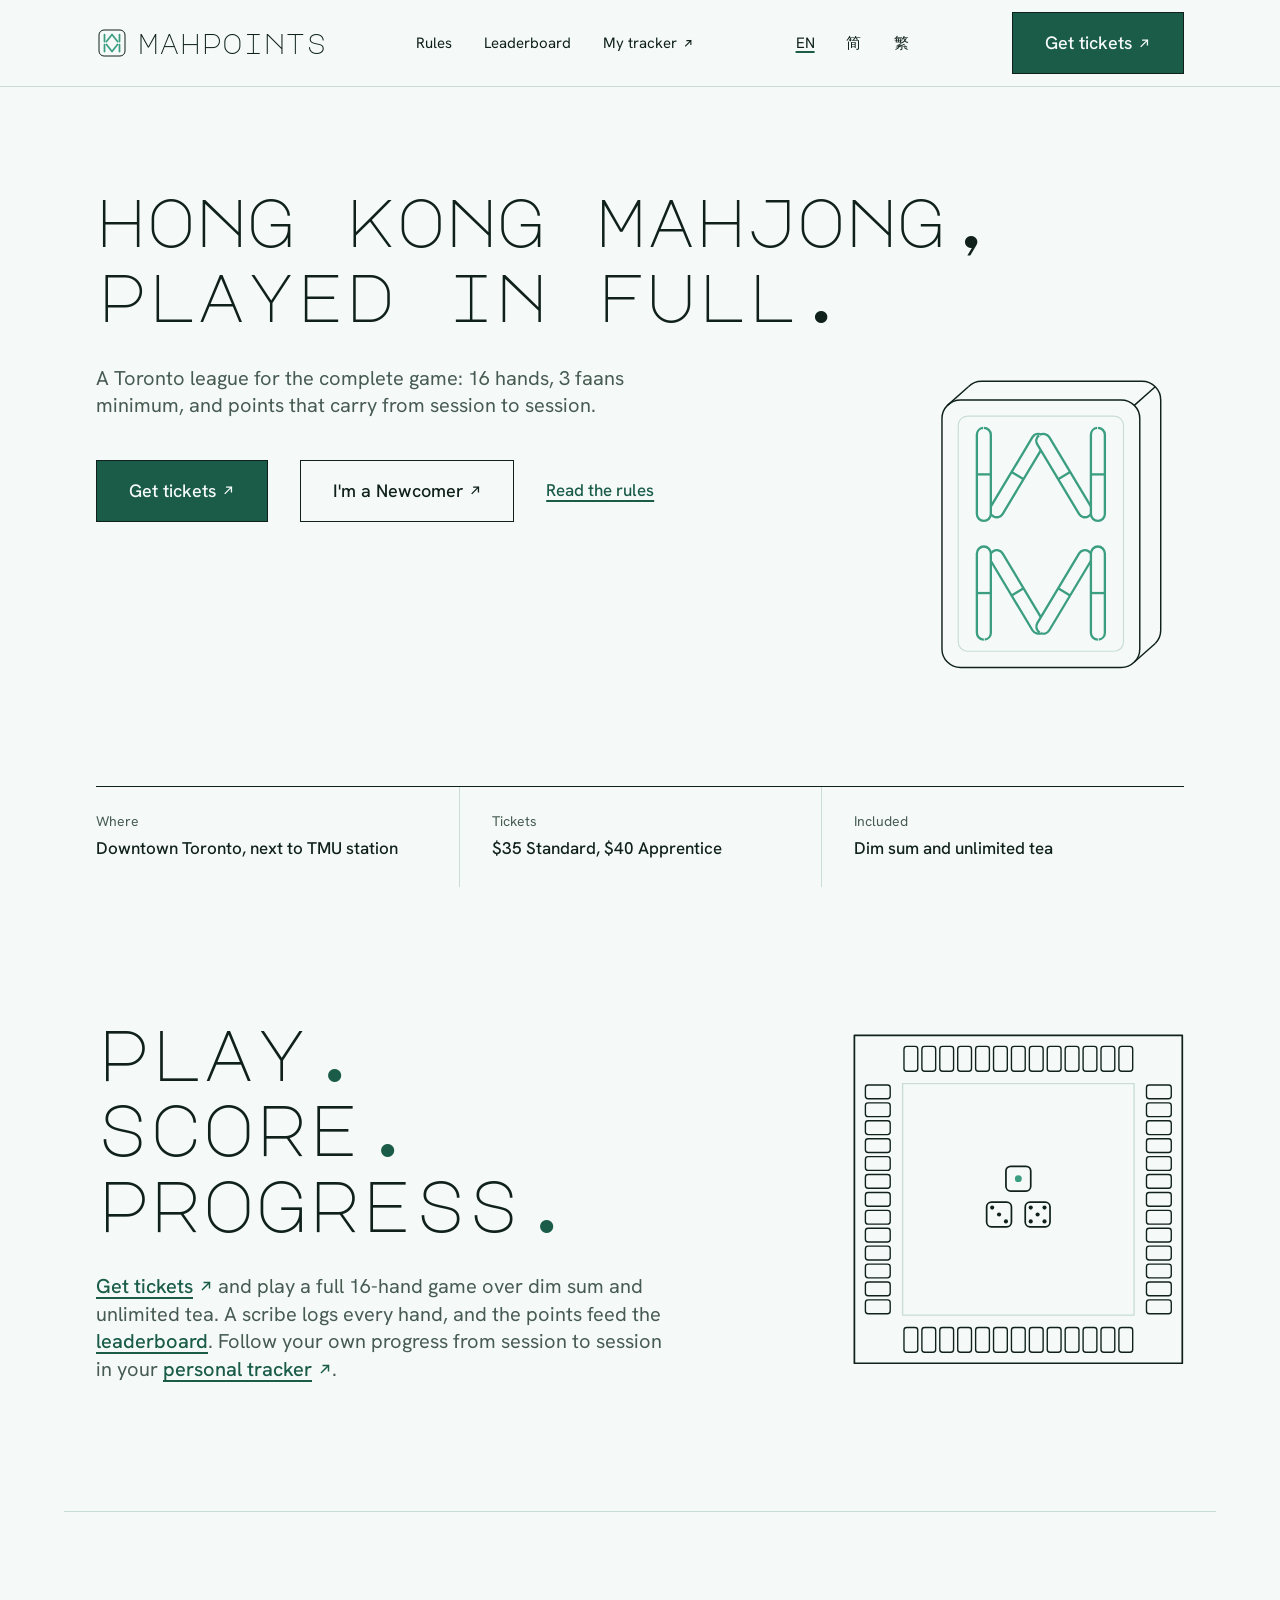
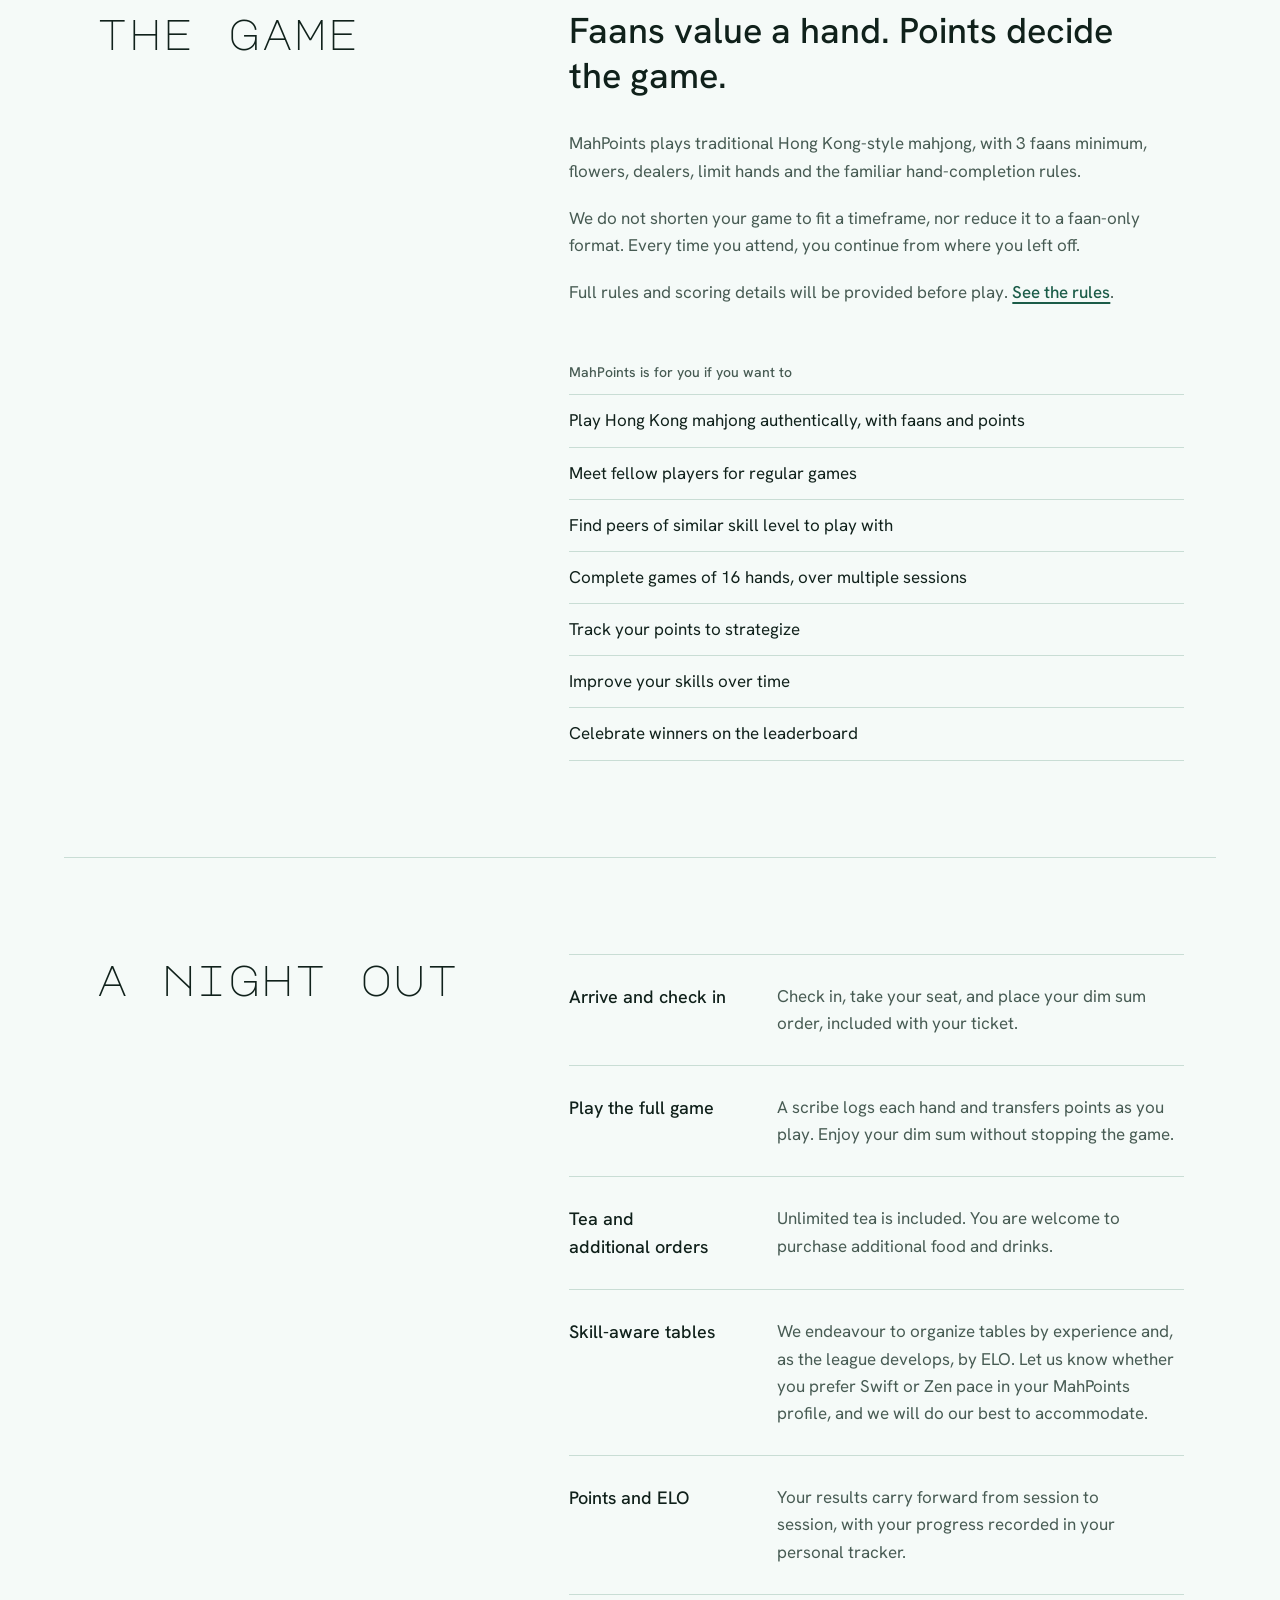
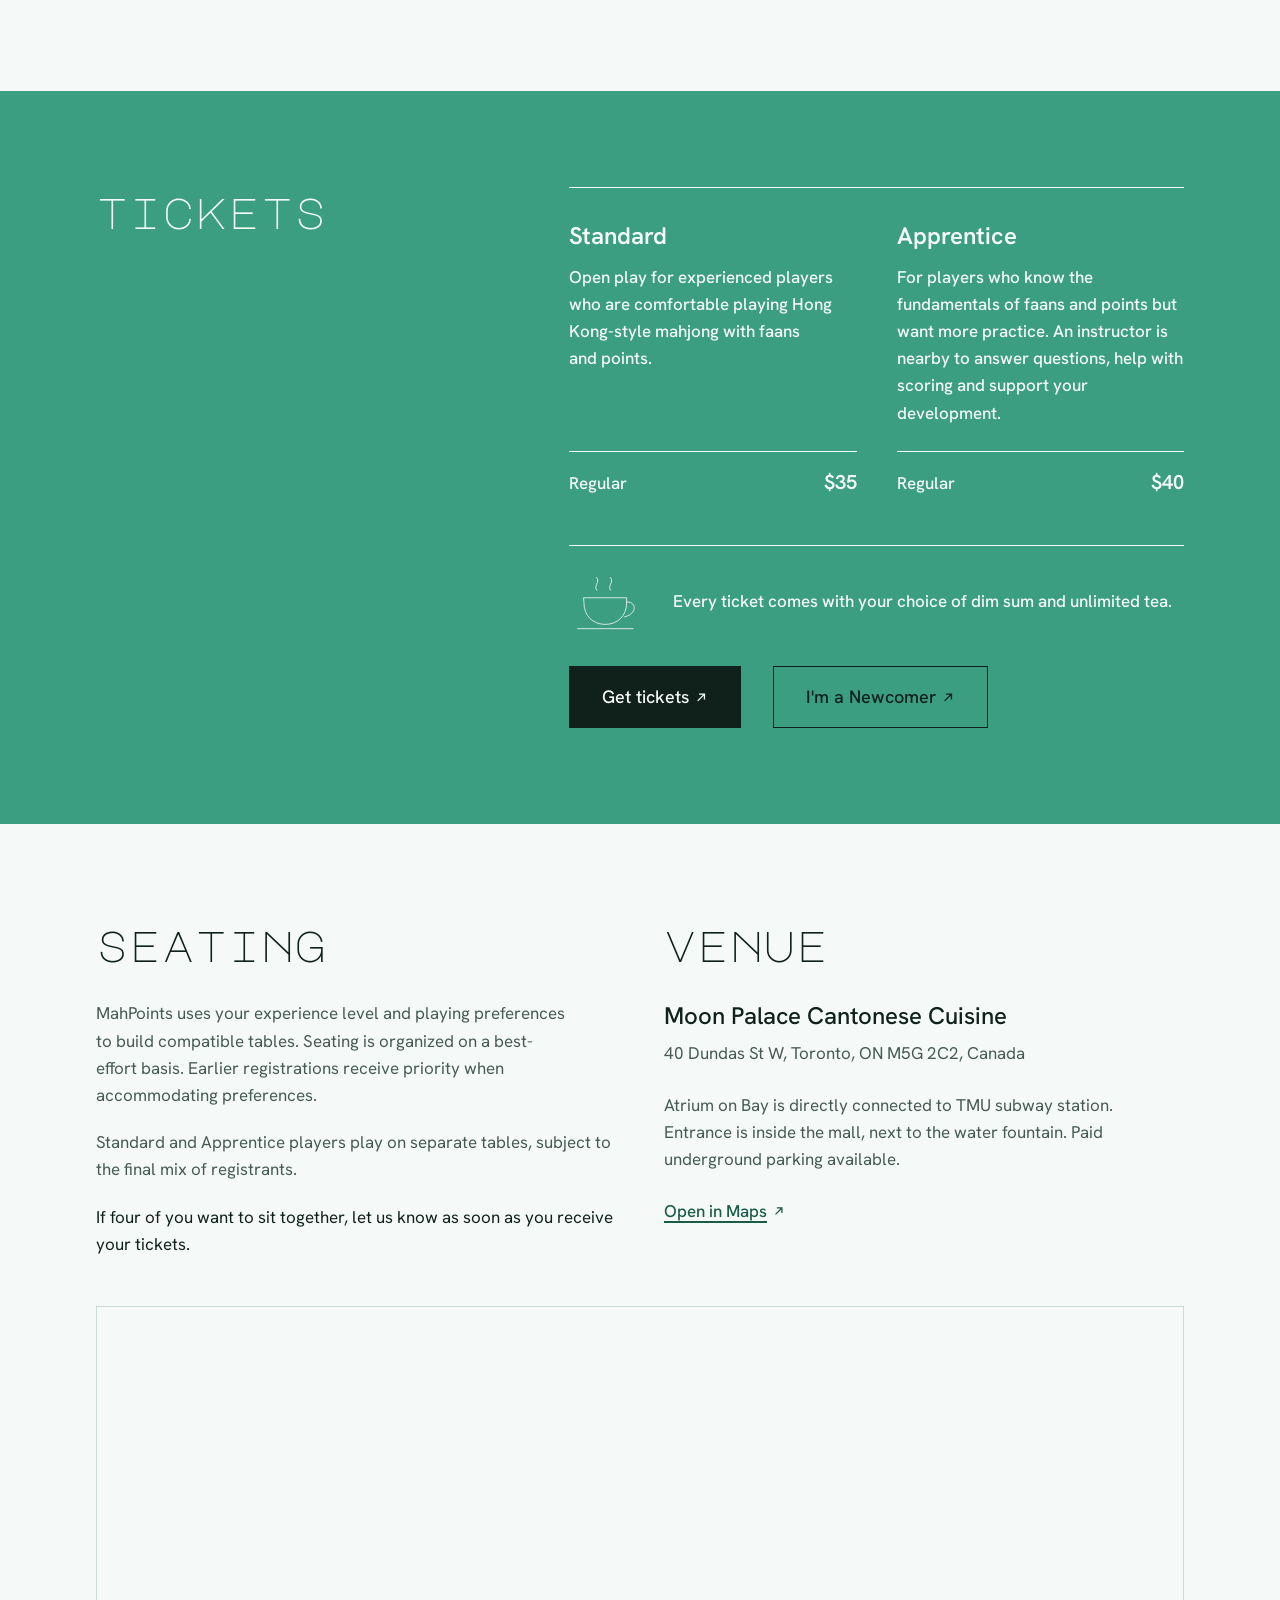
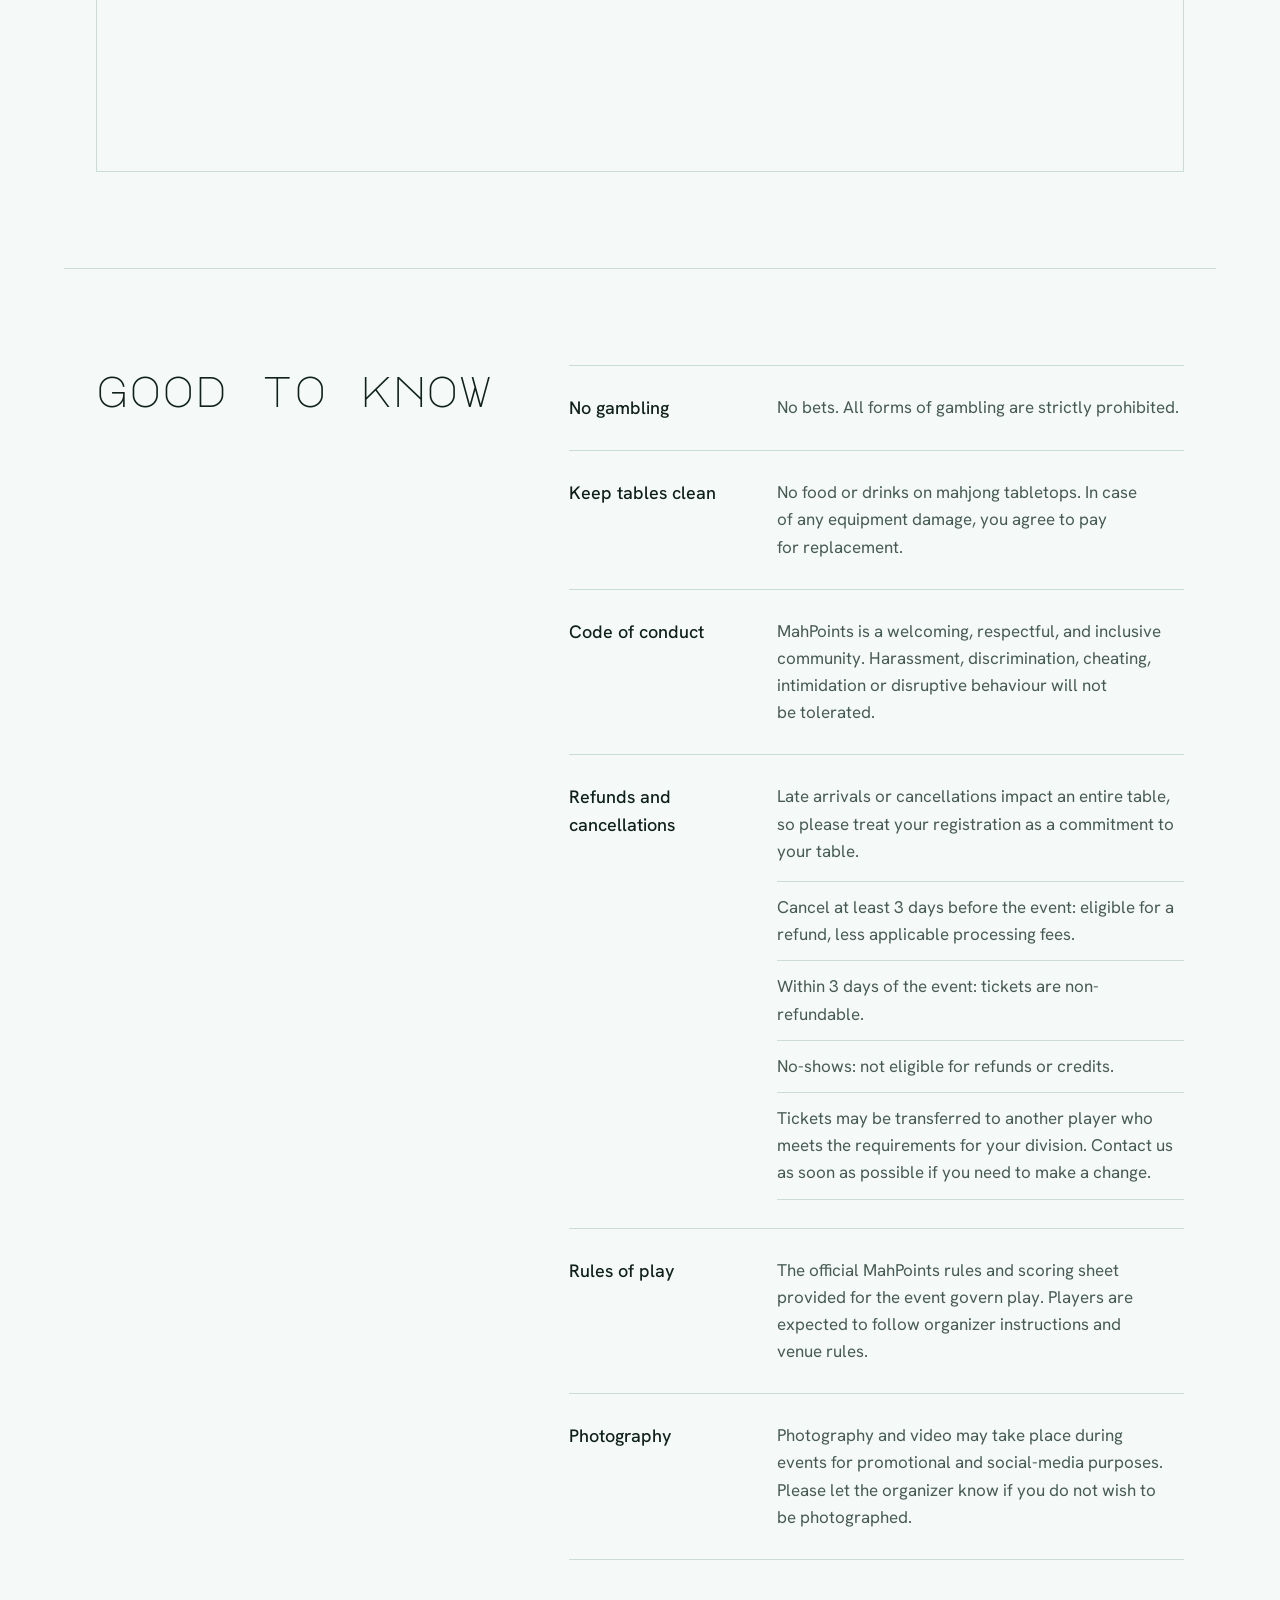
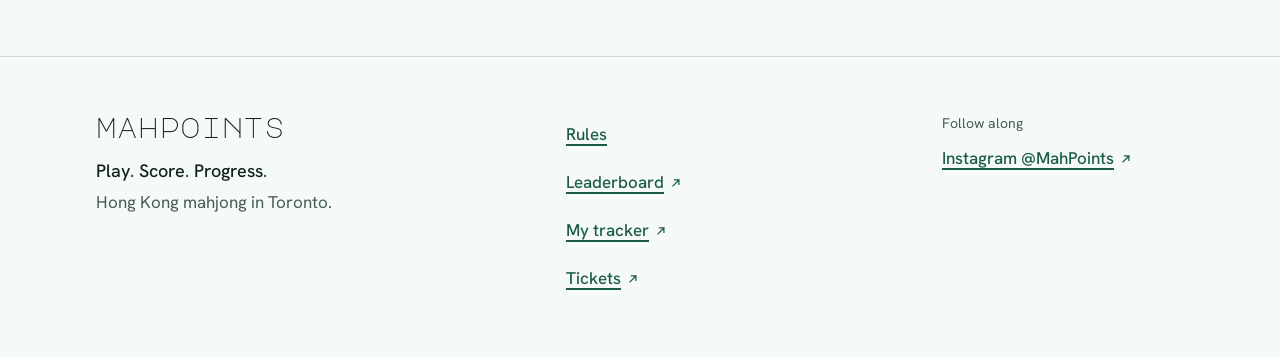
==== index.html @ 24a42d81 "Updates" ====
<!DOCTYPE html><html lang="en"><head><meta charset="utf-8"><meta name="viewport" content="width=device-width, initial-scale=1"><meta name="description" content="A Toronto Mahjong league playing the full Hong Kong game: 16 hands, 3 faans minimum, points that carry from session to session."><meta name="theme-color" content="#3c9e80"><link rel="icon" type="image/svg+xml" href="/favicon.svg"><link rel="alternate" hreflang="en" href="https://mahpoints835.github.io/"><link rel="alternate" hreflang="zh-Hans" href="https://mahpoints835.github.io/zh-hans/"><link rel="alternate" hreflang="zh-Hant" href="https://mahpoints835.github.io/zh-hant/"><link rel="alternate" hreflang="x-default" href="https://mahpoints835.github.io/"><meta name="generator" content="Astro v7.4.0"><title>MahPoints · Hong Kong mahjong in Toronto</title><link rel="stylesheet" href="/_astro/Layout._Z23K_L6.css"></head><body><a href="#main" class="sr-only focus:not-sr-only focus:absolute focus:left-4 focus:top-4 focus:z-10 focus:bg-ink focus:px-4 focus:py-2 focus:text-ground">Skip to content</a><header class="sticky top-0 z-20 border-b border-line bg-ground"><div class="mx-auto flex max-w-6xl flex-wrap items-center justify-between gap-x-4 gap-y-1 px-5 py-3 md:gap-x-8 md:px-8"><a href="/" class="inline-flex min-h-11 items-center gap-2.5 font-display text-[1.75rem] leading-none lowercase no-underline" aria-label="MahPoints home"><img src="/favicon.svg" alt="" width="32" height="32" class="size-8">MahPoints</a><nav aria-label="Primary" class="order-3 flex w-full gap-6 text-[0.9375rem] md:order-none md:w-auto md:gap-8"><a href="/rules" class="inline-flex min-h-11 items-center no-underline hover:underline aria-[current=page]:underline">Rules</a><a href="/leaderboard" class="inline-flex min-h-11 items-center no-underline hover:underline aria-[current=page]:underline">Leaderboard</a><a href="https://www.tinyurl.com/MahPoints-tracker" class="inline-flex min-h-11 items-center no-underline hover:underline aria-[current=page]:underline" target="_blank" rel="noopener noreferrer">My tracker<svg class="ml-1.5 inline-block h-[0.7em] w-[0.7em] align-baseline" viewBox="0 0 12 12" fill="none" stroke="currentColor" stroke-width="1.25" stroke-linecap="square" aria-hidden="true"><path d="M3 9 9 3M4.5 3H9v4.5"></path></svg><span class="sr-only"> (opens in new tab)</span></a></nav><ul class="order-2 flex gap-1 text-[0.9375rem] md:order-none" aria-label="Language"><li><a href="/" lang="en" hreflang="en" title="English" aria-label="English" aria-current="true" class="inline-flex min-h-11 min-w-11 items-center justify-center no-underline hover:underline aria-[current=true]:underline aria-[current=true]:decoration-brand-deep aria-[current=true]:decoration-2">EN</a></li><li><a href="/zh-hans/" lang="zh-Hans" hreflang="zh-Hans" title="简体中文" aria-label="简体中文" class="inline-flex min-h-11 min-w-11 items-center justify-center no-underline hover:underline aria-[current=true]:underline aria-[current=true]:decoration-brand-deep aria-[current=true]:decoration-2">简</a></li><li><a href="/zh-hant/" lang="zh-Hant" hreflang="zh-Hant" title="繁體中文" aria-label="繁體中文" class="inline-flex min-h-11 min-w-11 items-center justify-center no-underline hover:underline aria-[current=true]:underline aria-[current=true]:decoration-brand-deep aria-[current=true]:decoration-2">繁</a></li></ul><a href="https://luma.com/MahPoints" class="inline-flex min-h-14 items-center border border-ink px-8 py-4 text-lg font-medium no-underline transition-colors duration-200 bg-brand-deep text-ground hover:bg-ink" target="_blank" rel="noopener noreferrer">Get tickets<svg class="ml-1.5 inline-block h-[0.7em] w-[0.7em] align-baseline" viewBox="0 0 12 12" fill="none" stroke="currentColor" stroke-width="1.25" stroke-linecap="square" aria-hidden="true"><path d="M3 9 9 3M4.5 3H9v4.5"></path></svg><span class="sr-only"> (opens in new tab)</span></a></div></header><main id="main"><section class="mx-auto max-w-6xl px-5 pt-14 md:px-8 md:pt-24"><div class="grid gap-x-12 gap-y-8 md:grid-cols-12"><h1 class="text-[clamp(2.25rem,6.4vw,4.25rem)] leading-[1.1] md:col-span-12">hong kong mahjong,<br class="hidden md:inline"> played in full.</h1><div class="md:col-span-7"><p class="max-w-[52ch] text-xl leading-snug text-muted">A Toronto league for the complete game: 16 hands, 3 faans minimum, and points that carry from session to session.</p><div class="mt-10 flex flex-wrap items-center gap-x-8 gap-y-2"><a href="https://luma.com/MahPoints" class="inline-flex min-h-14 items-center border border-ink px-8 py-4 text-lg font-medium no-underline transition-colors duration-200 bg-brand-deep text-ground hover:bg-ink" target="_blank" rel="noopener noreferrer">Get tickets<svg class="ml-1.5 inline-block h-[0.7em] w-[0.7em] align-baseline" viewBox="0 0 12 12" fill="none" stroke="currentColor" stroke-width="1.25" stroke-linecap="square" aria-hidden="true"><path d="M3 9 9 3M4.5 3H9v4.5"></path></svg><span class="sr-only"> (opens in new tab)</span></a><a href="https://www.tinyurl.com/MahPoints" class="inline-flex min-h-14 items-center border border-ink px-8 py-4 text-lg font-medium no-underline transition-colors duration-200 bg-transparent text-ink hover:bg-ink hover:text-ground" target="_blank" rel="noopener noreferrer">I&#39;m a Newcomer<svg class="ml-1.5 inline-block h-[0.7em] w-[0.7em] align-baseline" viewBox="0 0 12 12" fill="none" stroke="currentColor" stroke-width="1.25" stroke-linecap="square" aria-hidden="true"><path d="M3 9 9 3M4.5 3H9v4.5"></path></svg><span class="sr-only"> (opens in new tab)</span></a><a href="/rules" class="link inline-flex min-h-11 items-center">Read the rules</a></div></div><div class="md:col-span-4 md:col-start-9 md:row-start-2 md:flex md:items-end md:justify-end hidden md:block"><div class="w-28 md:w-full md:max-w-[16rem]"><svg viewBox="0 0 220 280" fill="none" stroke-linejoin="round" aria-hidden="true" class="h-auto w-full"><g stroke="#10211b" stroke-width="1.25"><rect class="draw" pathLength="1" x="12" y="30" width="170" height="230" rx="16"></rect><path class="draw draw-2" pathLength="1" d="M34.7 18.7A16 16 0 0 1 46 14H184A16 16 0 0 1 200 30V228A16 16 0 0 1 195.3 239.3"></path><path class="draw draw-2" pathLength="1" d="M16.7 34.7 34.7 18.7M177.3 34.7 195.3 18.7M177.3 255.3 195.3 239.3"></path></g><g stroke="#c9ddd5" stroke-width="1"><rect class="draw draw-2" pathLength="1" x="26" y="44" width="142" height="202" rx="8"></rect></g><g stroke="#3c9e80" stroke-width="2" fill="#f5faf8"><g transform="translate(77 95) rotate(30.96375653207352)"><rect class="draw draw-3" pathLength="1" x="-6" y="-40.8166632639171" width="12" height="81.6333265278342" rx="6"></rect><path class="draw draw-3" pathLength="1" d="M-6 0H6"></path></g><g transform="translate(117 95) rotate(-30.96375653207352)"><rect class="draw draw-3" pathLength="1" x="-6" y="-40.8166632639171" width="12" height="81.6333265278342" rx="6"></rect><path class="draw draw-3" pathLength="1" d="M-6 0H6"></path></g><g transform="translate(48 94) rotate(0)"><rect class="draw draw-3" pathLength="1" x="-6" y="-40" width="12" height="80" rx="6"></rect><path class="draw draw-3" pathLength="1" d="M-6 0H6"></path></g><g transform="translate(146 94) rotate(0)"><rect class="draw draw-3" pathLength="1" x="-6" y="-40" width="12" height="80" rx="6"></rect><path class="draw draw-3" pathLength="1" d="M-6 0H6"></path></g><g transform="translate(77 195) rotate(149.03624346792648)"><rect class="draw draw-3" pathLength="1" x="-6" y="-40.8166632639171" width="12" height="81.6333265278342" rx="6"></rect><path class="draw draw-3" pathLength="1" d="M-6 0H6"></path></g><g transform="translate(117 195) rotate(-149.03624346792648)"><rect class="draw draw-3" pathLength="1" x="-6" y="-40.8166632639171" width="12" height="81.6333265278342" rx="6"></rect><path class="draw draw-3" pathLength="1" d="M-6 0H6"></path></g><g transform="translate(48 196) rotate(180)"><rect class="draw draw-3" pathLength="1" x="-6" y="-40" width="12" height="80" rx="6"></rect><path class="draw draw-3" pathLength="1" d="M-6 0H6"></path></g><g transform="translate(146 196) rotate(180)"><rect class="draw draw-3" pathLength="1" x="-6" y="-40" width="12" height="80" rx="6"></rect><path class="draw draw-3" pathLength="1" d="M-6 0H6"></path></g></g></svg></div></div></div><div class="rule-in mt-16 h-px bg-ink md:mt-24" aria-hidden="true"></div><dl class="grid md:grid-cols-3"><div class="border-b border-line py-6 md:border-b-0 md:pr-8"><dt class="text-sm text-muted">Where</dt><dd class="mt-1 font-medium">Downtown Toronto, next to TMU station</dd></div><div class="border-b border-line py-6 md:border-b-0 md:border-l md:border-line md:px-8"><dt class="text-sm text-muted">Tickets</dt><dd class="prices mt-1 font-medium">$35 Standard, $40 Apprentice</dd></div><div class="py-6 md:border-l md:border-line md:pl-8"><dt class="text-sm text-muted">Included</dt><dd class="mt-1 font-medium">Dim sum and unlimited tea</dd></div></dl></section><section aria-label="How the league works" class="mx-auto mt-20 max-w-6xl px-5 md:mt-32 md:px-8"><div class="grid gap-x-12 md:grid-cols-12"><div class="md:col-span-7"><p class="text-[clamp(2.25rem,6vw,4.5rem)] font-display leading-[1.05] lowercase text-balance"><span>Play</span><span class="text-brand-deep">.</span> <span>Score</span><span class="text-brand-deep">.</span> <span>Progress</span><span class="text-brand-deep">.</span> </p><p class="mt-6 max-w-[52ch] text-xl leading-snug text-muted md:mt-8"><a class="link" href="https://luma.com/MahPoints" target="_blank" rel="noopener noreferrer">Get tickets<svg class="ml-1.5 inline-block h-[0.7em] w-[0.7em] align-baseline" viewBox="0 0 12 12" fill="none" stroke="currentColor" stroke-width="1.25" stroke-linecap="square" aria-hidden="true"><path d="M3 9 9 3M4.5 3H9v4.5"></path></svg><span class="sr-only"> (opens in new tab)</span></a> and play a full 16-hand game over dim sum and unlimited tea. A scribe logs every hand, and the points feed the <a class="link" href="/leaderboard">leaderboard</a>. Follow your own progress from session to session in your <a class="link" href="https://www.tinyurl.com/MahPoints-tracker" target="_blank" rel="noopener noreferrer">personal tracker<svg class="ml-1.5 inline-block h-[0.7em] w-[0.7em] align-baseline" viewBox="0 0 12 12" fill="none" stroke="currentColor" stroke-width="1.25" stroke-linecap="square" aria-hidden="true"><path d="M3 9 9 3M4.5 3H9v4.5"></path></svg><span class="sr-only"> (opens in new tab)</span></a>.</p></div><div class="hidden md:col-span-4 md:col-start-9 md:flex md:items-center md:justify-end"><div class="w-full"><svg viewBox="0 0 240 240" fill="none" stroke-linejoin="round" aria-hidden="true" class="h-auto w-full"><rect x="1" y="1" width="238" height="238" stroke="#10211b" stroke-width="1.25"></rect><rect x="36" y="36" width="168" height="168" stroke="#c9ddd5" stroke-width="1"></rect><g stroke="#10211b" stroke-width="1"><g transform="rotate(0 120 120)"><rect class="bob" style="--i:0" x="37" y="9" width="10" height="18" rx="2"></rect><rect class="bob" style="--i:1" x="50" y="9" width="10" height="18" rx="2"></rect><rect class="bob" style="--i:2" x="63" y="9" width="10" height="18" rx="2"></rect><rect class="bob" style="--i:3" x="76" y="9" width="10" height="18" rx="2"></rect><rect class="bob" style="--i:4" x="89" y="9" width="10" height="18" rx="2"></rect><rect class="bob" style="--i:5" x="102" y="9" width="10" height="18" rx="2"></rect><rect class="bob" style="--i:6" x="115" y="9" width="10" height="18" rx="2"></rect><rect class="bob" style="--i:7" x="128" y="9" width="10" height="18" rx="2"></rect><rect class="bob" style="--i:8" x="141" y="9" width="10" height="18" rx="2"></rect><rect class="bob" style="--i:9" x="154" y="9" width="10" height="18" rx="2"></rect><rect class="bob" style="--i:10" x="167" y="9" width="10" height="18" rx="2"></rect><rect class="bob" style="--i:11" x="180" y="9" width="10" height="18" rx="2"></rect><rect class="bob" style="--i:12" x="193" y="9" width="10" height="18" rx="2"></rect></g><g transform="rotate(90 120 120)"><rect class="bob" style="--i:13" x="37" y="9" width="10" height="18" rx="2"></rect><rect class="bob" style="--i:14" x="50" y="9" width="10" height="18" rx="2"></rect><rect class="bob" style="--i:15" x="63" y="9" width="10" height="18" rx="2"></rect><rect class="bob" style="--i:16" x="76" y="9" width="10" height="18" rx="2"></rect><rect class="bob" style="--i:17" x="89" y="9" width="10" height="18" rx="2"></rect><rect class="bob" style="--i:18" x="102" y="9" width="10" height="18" rx="2"></rect><rect class="bob" style="--i:19" x="115" y="9" width="10" height="18" rx="2"></rect><rect class="bob" style="--i:20" x="128" y="9" width="10" height="18" rx="2"></rect><rect class="bob" style="--i:21" x="141" y="9" width="10" height="18" rx="2"></rect><rect class="bob" style="--i:22" x="154" y="9" width="10" height="18" rx="2"></rect><rect class="bob" style="--i:23" x="167" y="9" width="10" height="18" rx="2"></rect><rect class="bob" style="--i:24" x="180" y="9" width="10" height="18" rx="2"></rect><rect class="bob" style="--i:25" x="193" y="9" width="10" height="18" rx="2"></rect></g><g transform="rotate(180 120 120)"><rect class="bob" style="--i:26" x="37" y="9" width="10" height="18" rx="2"></rect><rect class="bob" style="--i:27" x="50" y="9" width="10" height="18" rx="2"></rect><rect class="bob" style="--i:28" x="63" y="9" width="10" height="18" rx="2"></rect><rect class="bob" style="--i:29" x="76" y="9" width="10" height="18" rx="2"></rect><rect class="bob" style="--i:30" x="89" y="9" width="10" height="18" rx="2"></rect><rect class="bob" style="--i:31" x="102" y="9" width="10" height="18" rx="2"></rect><rect class="bob" style="--i:32" x="115" y="9" width="10" height="18" rx="2"></rect><rect class="bob" style="--i:33" x="128" y="9" width="10" height="18" rx="2"></rect><rect class="bob" style="--i:34" x="141" y="9" width="10" height="18" rx="2"></rect><rect class="bob" style="--i:35" x="154" y="9" width="10" height="18" rx="2"></rect><rect class="bob" style="--i:36" x="167" y="9" width="10" height="18" rx="2"></rect><rect class="bob" style="--i:37" x="180" y="9" width="10" height="18" rx="2"></rect><rect class="bob" style="--i:38" x="193" y="9" width="10" height="18" rx="2"></rect></g><g transform="rotate(270 120 120)"><rect class="bob" style="--i:39" x="37" y="9" width="10" height="18" rx="2"></rect><rect class="bob" style="--i:40" x="50" y="9" width="10" height="18" rx="2"></rect><rect class="bob" style="--i:41" x="63" y="9" width="10" height="18" rx="2"></rect><rect class="bob" style="--i:42" x="76" y="9" width="10" height="18" rx="2"></rect><rect class="bob" style="--i:43" x="89" y="9" width="10" height="18" rx="2"></rect><rect class="bob" style="--i:44" x="102" y="9" width="10" height="18" rx="2"></rect><rect class="bob" style="--i:45" x="115" y="9" width="10" height="18" rx="2"></rect><rect class="bob" style="--i:46" x="128" y="9" width="10" height="18" rx="2"></rect><rect class="bob" style="--i:47" x="141" y="9" width="10" height="18" rx="2"></rect><rect class="bob" style="--i:48" x="154" y="9" width="10" height="18" rx="2"></rect><rect class="bob" style="--i:49" x="167" y="9" width="10" height="18" rx="2"></rect><rect class="bob" style="--i:50" x="180" y="9" width="10" height="18" rx="2"></rect><rect class="bob" style="--i:51" x="193" y="9" width="10" height="18" rx="2"></rect></g></g><g stroke="#10211b" stroke-width="1.25" fill="#f5faf8"><rect x="111" y="96" width="18" height="18" rx="3.5"></rect><rect x="97" y="122" width="18" height="18" rx="3.5"></rect><rect x="125" y="122" width="18" height="18" rx="3.5"></rect></g><circle cx="120" cy="105" r="2.5" fill="#3c9e80"></circle><circle cx="101" cy="126" r="1.5" fill="#10211b"></circle><circle cx="106" cy="131" r="1.5" fill="#10211b"></circle><circle cx="111" cy="136" r="1.5" fill="#10211b"></circle><circle cx="129" cy="126" r="1.5" fill="#10211b"></circle><circle cx="139" cy="126" r="1.5" fill="#10211b"></circle><circle cx="134" cy="131" r="1.5" fill="#10211b"></circle><circle cx="129" cy="136" r="1.5" fill="#10211b"></circle><circle cx="139" cy="136" r="1.5" fill="#10211b"></circle></svg></div></div></div></section><section id="game" class="mx-auto mt-24 max-w-6xl scroll-mt-8 border-t border-line px-5 py-16 md:mt-32 md:px-8 md:py-24"><div class="grid gap-10 md:grid-cols-12 md:gap-12"><h2 class="text-[2.5rem] leading-[1.1] md:col-span-5 md:text-[2.75rem]">the game</h2><div class="md:col-span-7"><p class="max-w-[30ch] text-3xl leading-tight font-medium md:text-4xl">Faans value a hand. Points decide the game.</p><div class="mt-8 max-w-[62ch] space-y-5 text-muted"><p>MahPoints plays traditional Hong Kong-style mahjong, with 3 faans minimum, flowers, dealers, limit hands and the familiar hand-completion rules.</p><p>We do not shorten your game to fit a timeframe, nor reduce it to a faan-only format. Every time you attend, you continue from where you left off.</p><p>Full rules and scoring details will be provided before play. <a href="/rules" class="link">See the rules</a>.</p></div><h3 class="mt-14 text-sm font-medium text-muted">MahPoints is for you if you want to</h3><ul class="mt-3 border-t border-line"><li class="border-b border-line py-3">Play Hong Kong mahjong authentically, with faans and points</li><li class="border-b border-line py-3">Meet fellow players for regular games</li><li class="border-b border-line py-3">Find peers of similar skill level to play with</li><li class="border-b border-line py-3">Complete games of 16 hands, over multiple sessions</li><li class="border-b border-line py-3">Track your points to strategize</li><li class="border-b border-line py-3">Improve your skills over time</li><li class="border-b border-line py-3">Celebrate winners on the leaderboard</li></ul></div></div></section><section id="night" class="mx-auto max-w-6xl scroll-mt-8 border-t border-line px-5 py-16 md:px-8 md:py-24"><div class="grid gap-10 md:grid-cols-12 md:gap-12"><h2 class="text-[2.5rem] leading-[1.1] md:col-span-5 md:text-[2.75rem]">a night out</h2><ul class="border-t border-line md:col-span-7"><li class="grid gap-2 border-b border-line py-7 md:grid-cols-[11rem_1fr] md:gap-8"><h3 class="text-lg font-medium">Arrive and check in</h3><p class="max-w-[52ch] text-muted">Check in, take your seat, and place your dim sum order, included with your ticket.</p></li><li class="grid gap-2 border-b border-line py-7 md:grid-cols-[11rem_1fr] md:gap-8"><h3 class="text-lg font-medium">Play the full game</h3><p class="max-w-[52ch] text-muted">A scribe logs each hand and transfers points as you play. Enjoy your dim sum without stopping the game.</p></li><li class="grid gap-2 border-b border-line py-7 md:grid-cols-[11rem_1fr] md:gap-8"><h3 class="text-lg font-medium">Tea and additional orders</h3><p class="max-w-[52ch] text-muted">Unlimited tea is included. You are welcome to purchase additional food and drinks.</p></li><li class="grid gap-2 border-b border-line py-7 md:grid-cols-[11rem_1fr] md:gap-8"><h3 class="text-lg font-medium">Skill-aware tables</h3><p class="max-w-[52ch] text-muted">We endeavour to organize tables by experience and, as the league develops, by ELO. Let us know whether you prefer Swift or Zen pace in your MahPoints profile, and we will do our best to accommodate.</p></li><li class="grid gap-2 border-b border-line py-7 md:grid-cols-[11rem_1fr] md:gap-8"><h3 class="text-lg font-medium">Points and ELO</h3><p class="max-w-[52ch] text-muted">Your results carry forward from session to session, with your progress recorded in your personal tracker.</p></li></ul></div></section><section id="tickets" class="on-brand scroll-mt-8 bg-brand font-medium text-ground"><div class="mx-auto max-w-6xl px-5 py-16 md:px-8 md:py-24"><div class="grid gap-10 md:grid-cols-12 md:gap-12"><h2 class="text-[2.5rem] leading-[1.1] md:col-span-5 md:text-[2.75rem]">tickets</h2><div class="md:col-span-7"><div class="grid gap-x-10 border-t border-ground md:grid-cols-2"><div class="flex flex-col border-b border-ground py-8 last:border-b-0 md:border-b-0"><h3 class="text-2xl font-semibold">Standard</h3><p class="mb-6 mt-3 max-w-[40ch]">Open play for experienced players who are comfortable playing Hong Kong-style mahjong with faans and points.</p><dl class="prices mt-auto space-y-2 border-t border-ground pt-4"><div class="flex items-baseline justify-between gap-4"><dt>Regular</dt><dd class="text-xl font-semibold">$35</dd></div></dl></div><div class="flex flex-col border-b border-ground py-8 last:border-b-0 md:border-b-0"><h3 class="text-2xl font-semibold">Apprentice</h3><p class="mb-6 mt-3 max-w-[40ch]">For players who know the fundamentals of faans and points but want more practice. An instructor is nearby to answer questions, help with scoring and support your development.</p><dl class="prices mt-auto space-y-2 border-t border-ground pt-4"><div class="flex items-baseline justify-between gap-4"><dt>Regular</dt><dd class="text-xl font-semibold">$40</dd></div></dl></div></div><div class="mt-4 flex items-center gap-6 border-t border-ground pt-6"><div class="w-20 shrink-0"><svg viewBox="0 0 150 120" fill="none" stroke="currentColor" stroke-width="1.5" stroke-linecap="round" stroke-linejoin="round" aria-hidden="true" class="h-auto w-full"><path d="M28 52H108V62C108 86 91 102 68 102C45 102 28 86 28 62Z"></path><path d="M108 60C126 58 130 82 104 88"></path><path d="M16 110H120"></path><path d="M52 38C45 30 59 24 52 14"></path><path d="M78 38C71 30 85 24 78 14"></path></svg></div><p>Every ticket comes with your choice of dim sum and unlimited tea.</p></div><div class="mt-8 flex flex-wrap gap-x-8 gap-y-4"><a href="https://luma.com/MahPoints" class="inline-flex min-h-14 items-center border border-ink px-8 py-4 text-lg font-medium no-underline transition-colors duration-200 bg-ink text-ground hover:bg-ground hover:text-ink" target="_blank" rel="noopener noreferrer">Get tickets<svg class="ml-1.5 inline-block h-[0.7em] w-[0.7em] align-baseline" viewBox="0 0 12 12" fill="none" stroke="currentColor" stroke-width="1.25" stroke-linecap="square" aria-hidden="true"><path d="M3 9 9 3M4.5 3H9v4.5"></path></svg><span class="sr-only"> (opens in new tab)</span></a><a href="https://www.tinyurl.com/MahPoints" class="inline-flex min-h-14 items-center border border-ink px-8 py-4 text-lg font-medium no-underline transition-colors duration-200 bg-transparent text-ink hover:bg-ink hover:text-ground" target="_blank" rel="noopener noreferrer">I&#39;m a Newcomer<svg class="ml-1.5 inline-block h-[0.7em] w-[0.7em] align-baseline" viewBox="0 0 12 12" fill="none" stroke="currentColor" stroke-width="1.25" stroke-linecap="square" aria-hidden="true"><path d="M3 9 9 3M4.5 3H9v4.5"></path></svg><span class="sr-only"> (opens in new tab)</span></a></div></div></div></div></section><section id="seating" class="mx-auto max-w-6xl scroll-mt-8 px-5 py-16 md:px-8 md:py-24"><div class="grid gap-16 md:grid-cols-2 md:gap-12"><div><h2 class="text-[2.5rem] leading-[1.1] md:text-[2.75rem]">seating</h2><div class="mt-8 max-w-[52ch] space-y-5 text-muted"><p>MahPoints uses your experience level and playing preferences to build compatible tables. Seating is organized on a best-effort basis. Earlier registrations receive priority when accommodating preferences.</p><p>Standard and Apprentice players play on separate tables, subject to the final mix of registrants.</p><p class="text-ink">If four of you want to sit together, let us know as soon as you receive your tickets.</p></div></div><div id="venue" class="scroll-mt-8"><h2 class="text-[2.5rem] leading-[1.1] md:text-[2.75rem]">venue</h2><div class="mt-8"><p class="text-2xl font-medium">Moon Palace Cantonese Cuisine</p><address class="mt-2 not-italic text-muted">40 Dundas St W, Toronto, ON M5G 2C2, Canada</address><p class="mt-6 max-w-[52ch] text-muted">Atrium on Bay is directly connected to TMU subway station. Entrance is inside the mall, next to the water fountain. Paid underground parking available.</p><a class="link mt-4 inline-flex min-h-11 items-center" href="https://www.google.com/maps/search/?api=1&amp;query=Moon+Palace+Cantonese+Cuisine+40+Dundas+St+W+Toronto" target="_blank" rel="noopener noreferrer">Open in Maps<svg class="ml-1.5 inline-block h-[0.7em] w-[0.7em] align-baseline" viewBox="0 0 12 12" fill="none" stroke="currentColor" stroke-width="1.25" stroke-linecap="square" aria-hidden="true"><path d="M3 9 9 3M4.5 3H9v4.5"></path></svg><span class="sr-only"> (opens in new tab)</span></a></div></div><iframe class="-mt-10 aspect-4/3 w-full border border-line md:col-span-2 md:mt-0 md:aspect-21/9" src="https://www.google.com/maps/embed?pb=!1m18!1m12!1m3!1d3871.3707715314085!2d-79.38497632298436!3d43.65619017110202!2m3!1f0!2f0!3f0!3m2!1i1024!2i768!4f13.1!3m3!1m2!1s0x882b35c391f8b903%3A0x7b3018cea77334b5!2sMoon%20Palace%20Cantonese%20Cuisine!5e1!3m2!1sen!2sca!4v1792209963927!5m2!1sen!2sca" title="Map of Moon Palace Cantonese Cuisine" loading="lazy" referrerpolicy="strict-origin-when-cross-origin" allowfullscreen></iframe></div></section><section id="good-to-know" class="mx-auto max-w-6xl scroll-mt-8 border-t border-line px-5 py-16 md:px-8 md:py-24"><div class="grid gap-10 md:grid-cols-12 md:gap-12"><h2 class="text-[2.5rem] leading-[1.1] md:col-span-5 md:text-[2.75rem]">good to know</h2><ul class="border-t border-line md:col-span-7"><li class="grid gap-2 border-b border-line py-7 md:grid-cols-[11rem_1fr] md:gap-8"><h3 class="text-lg font-medium">No gambling</h3><div><p class="max-w-[52ch] text-muted">No bets. All forms of gambling are strictly prohibited.</p></div></li><li class="grid gap-2 border-b border-line py-7 md:grid-cols-[11rem_1fr] md:gap-8"><h3 class="text-lg font-medium">Keep tables clean</h3><div><p class="max-w-[52ch] text-muted">No food or drinks on mahjong tabletops. In case of any equipment damage, you agree to pay for replacement.</p></div></li><li class="grid gap-2 border-b border-line py-7 md:grid-cols-[11rem_1fr] md:gap-8"><h3 class="text-lg font-medium">Code of conduct</h3><div><p class="max-w-[52ch] text-muted">MahPoints is a welcoming, respectful, and inclusive community. Harassment, discrimination, cheating, intimidation or disruptive behaviour will not be tolerated.</p></div></li><li class="grid gap-2 border-b border-line py-7 md:grid-cols-[11rem_1fr] md:gap-8"><h3 class="text-lg font-medium">Refunds and cancellations</h3><div><p class="max-w-[52ch] text-muted">Late arrivals or cancellations impact an entire table, so please treat your registration as a commitment to your table.</p><ul class="mt-4 max-w-[52ch] border-t border-line text-muted"><li class="border-b border-line py-3">Cancel at least 3 days before the event: eligible for a refund, less applicable processing fees.</li><li class="border-b border-line py-3">Within 3 days of the event: tickets are non-refundable.</li><li class="border-b border-line py-3">No-shows: not eligible for refunds or credits.</li><li class="border-b border-line py-3">Tickets may be transferred to another player who meets the requirements for your division. Contact us as soon as possible if you need to make a change.</li></ul></div></li><li class="grid gap-2 border-b border-line py-7 md:grid-cols-[11rem_1fr] md:gap-8"><h3 class="text-lg font-medium">Rules of play</h3><div><p class="max-w-[52ch] text-muted">The official MahPoints rules and scoring sheet provided for the event govern play. Players are expected to follow organizer instructions and venue rules.</p></div></li><li class="grid gap-2 border-b border-line py-7 md:grid-cols-[11rem_1fr] md:gap-8"><h3 class="text-lg font-medium">Photography</h3><div><p class="max-w-[52ch] text-muted">Photography and video may take place during events for promotional and social-media purposes. Please let the organizer know if you do not wish to be photographed.</p></div></li></ul></div></section></main><footer class="border-t border-line"><div class="mx-auto grid max-w-6xl gap-10 px-5 py-14 md:grid-cols-12 md:px-8"><div class="md:col-span-5"><p class="font-display text-[1.75rem] leading-none lowercase">MahPoints</p><p class="mt-4 text-lg font-medium"><span class="whitespace-nowrap">Play<span class="text-brand-deep">.</span></span> <span class="whitespace-nowrap">Score<span class="text-brand-deep">.</span></span> <span class="whitespace-nowrap">Progress<span class="text-brand-deep">.</span></span> </p><p class="mt-1 max-w-[34ch] text-muted">Hong Kong mahjong in Toronto.</p></div><nav aria-label="Footer" class="md:col-span-4"><ul class="space-y-1"><li><a class="link inline-flex min-h-11 items-center" href="/rules">Rules</a></li><li><a class="link inline-flex min-h-11 items-center" href="/leaderboard" target="_blank" rel="noopener noreferrer">Leaderboard<svg class="ml-1.5 inline-block h-[0.7em] w-[0.7em] align-baseline" viewBox="0 0 12 12" fill="none" stroke="currentColor" stroke-width="1.25" stroke-linecap="square" aria-hidden="true"><path d="M3 9 9 3M4.5 3H9v4.5"></path></svg><span class="sr-only"> (opens in new tab)</span></a></li><li><a class="link inline-flex min-h-11 items-center" href="https://www.tinyurl.com/MahPoints-tracker" target="_blank" rel="noopener noreferrer">My tracker<svg class="ml-1.5 inline-block h-[0.7em] w-[0.7em] align-baseline" viewBox="0 0 12 12" fill="none" stroke="currentColor" stroke-width="1.25" stroke-linecap="square" aria-hidden="true"><path d="M3 9 9 3M4.5 3H9v4.5"></path></svg><span class="sr-only"> (opens in new tab)</span></a></li><li><a class="link inline-flex min-h-11 items-center" href="https://luma.com/MahPoints" target="_blank" rel="noopener noreferrer">Tickets<svg class="ml-1.5 inline-block h-[0.7em] w-[0.7em] align-baseline" viewBox="0 0 12 12" fill="none" stroke="currentColor" stroke-width="1.25" stroke-linecap="square" aria-hidden="true"><path d="M3 9 9 3M4.5 3H9v4.5"></path></svg><span class="sr-only"> (opens in new tab)</span></a></li></ul></nav><div class="md:col-span-3"><p class="text-sm text-muted">Follow along</p><a class="link mt-1 inline-flex min-h-11 items-center" href="https://www.instagram.com/mahpoints/" target="_blank" rel="noopener noreferrer">Instagram @MahPoints<svg class="ml-1.5 inline-block h-[0.7em] w-[0.7em] align-baseline" viewBox="0 0 12 12" fill="none" stroke="currentColor" stroke-width="1.25" stroke-linecap="square" aria-hidden="true"><path d="M3 9 9 3M4.5 3H9v4.5"></path></svg><span class="sr-only"> (opens in new tab)</span></a></div></div></footer></body></html>
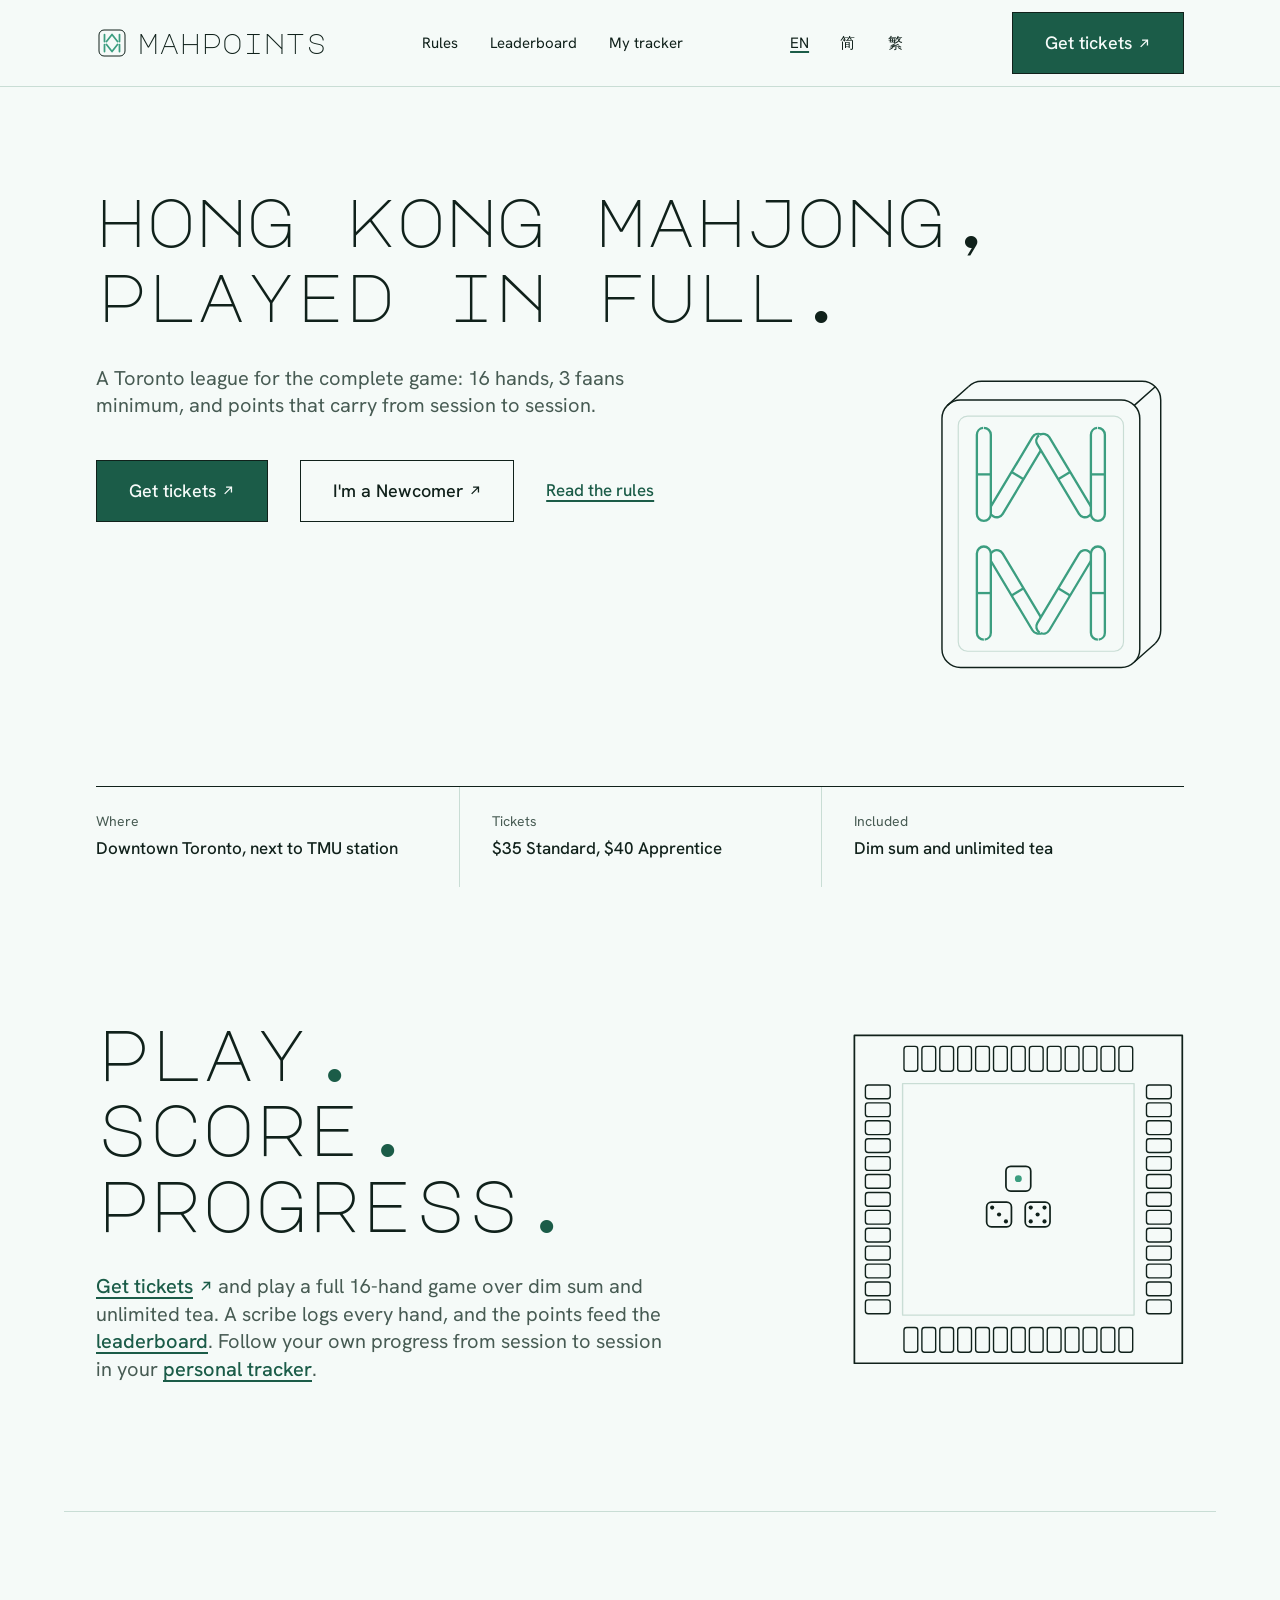
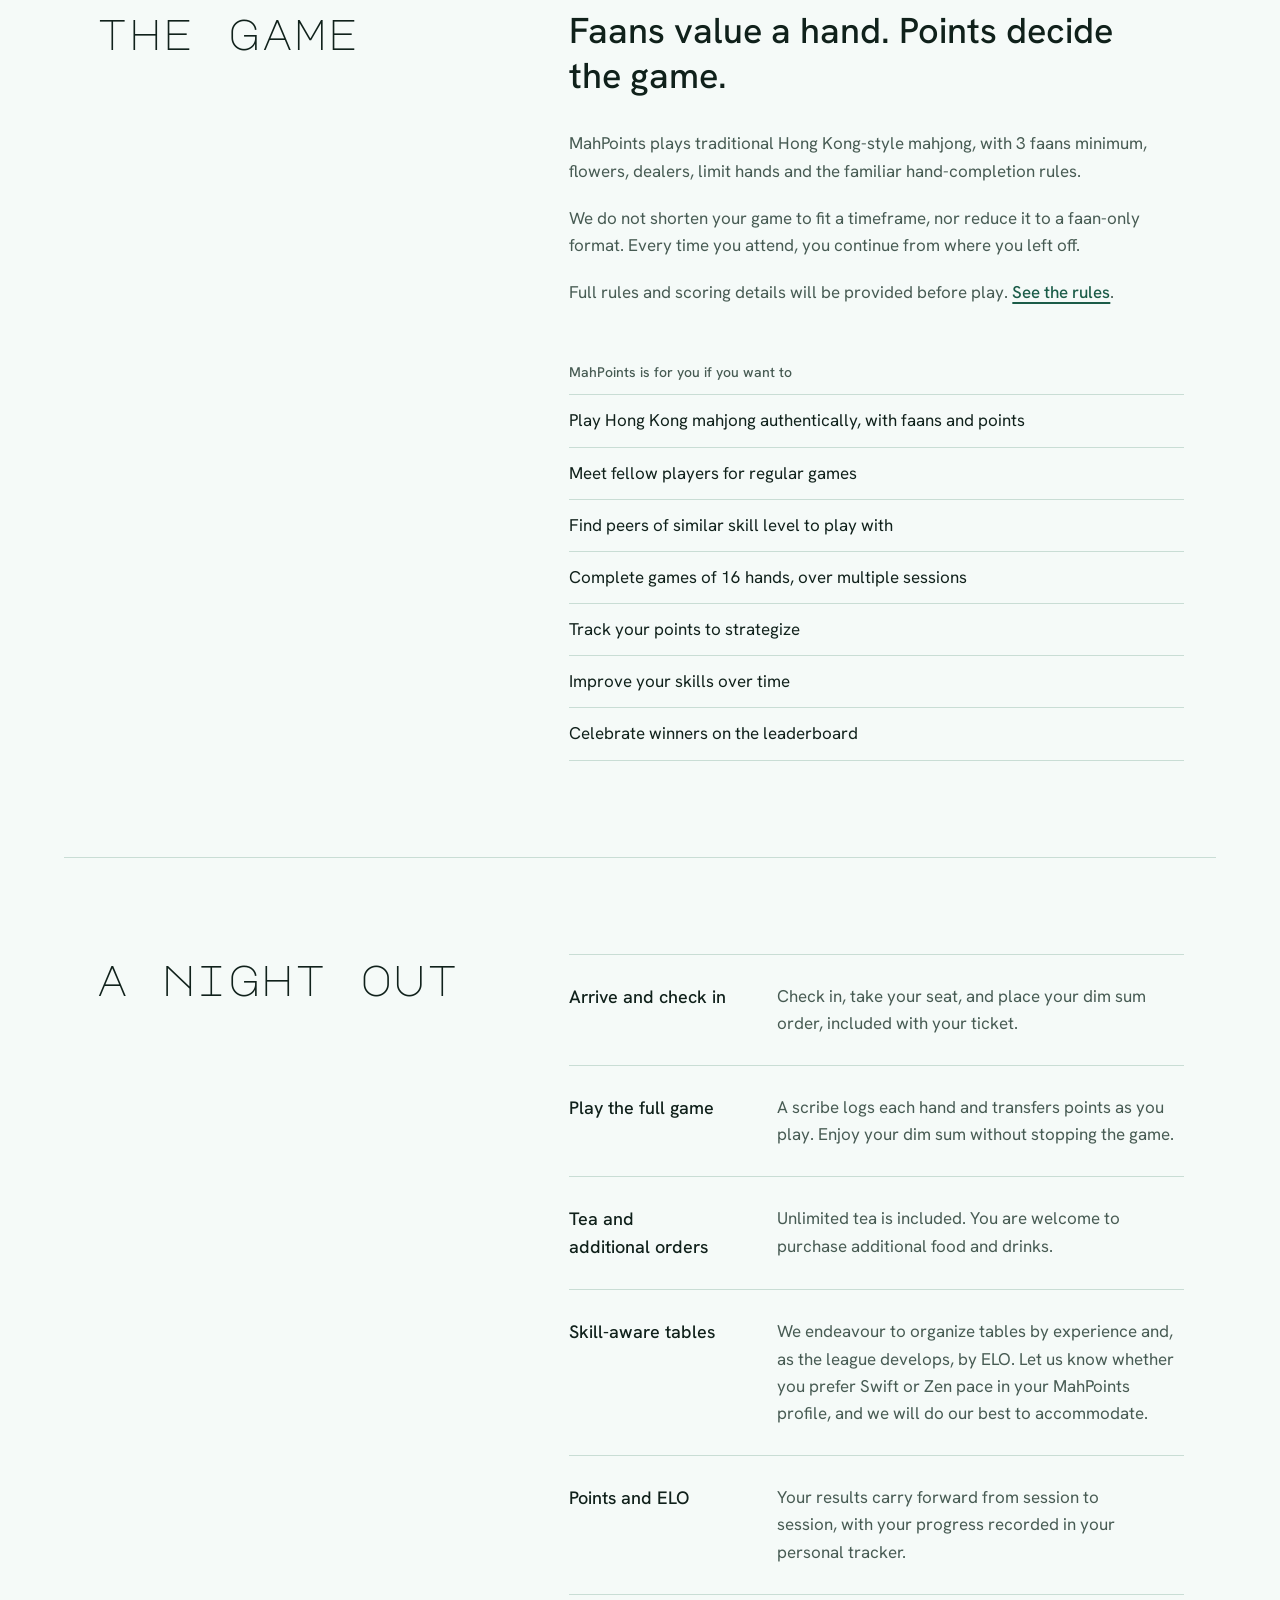
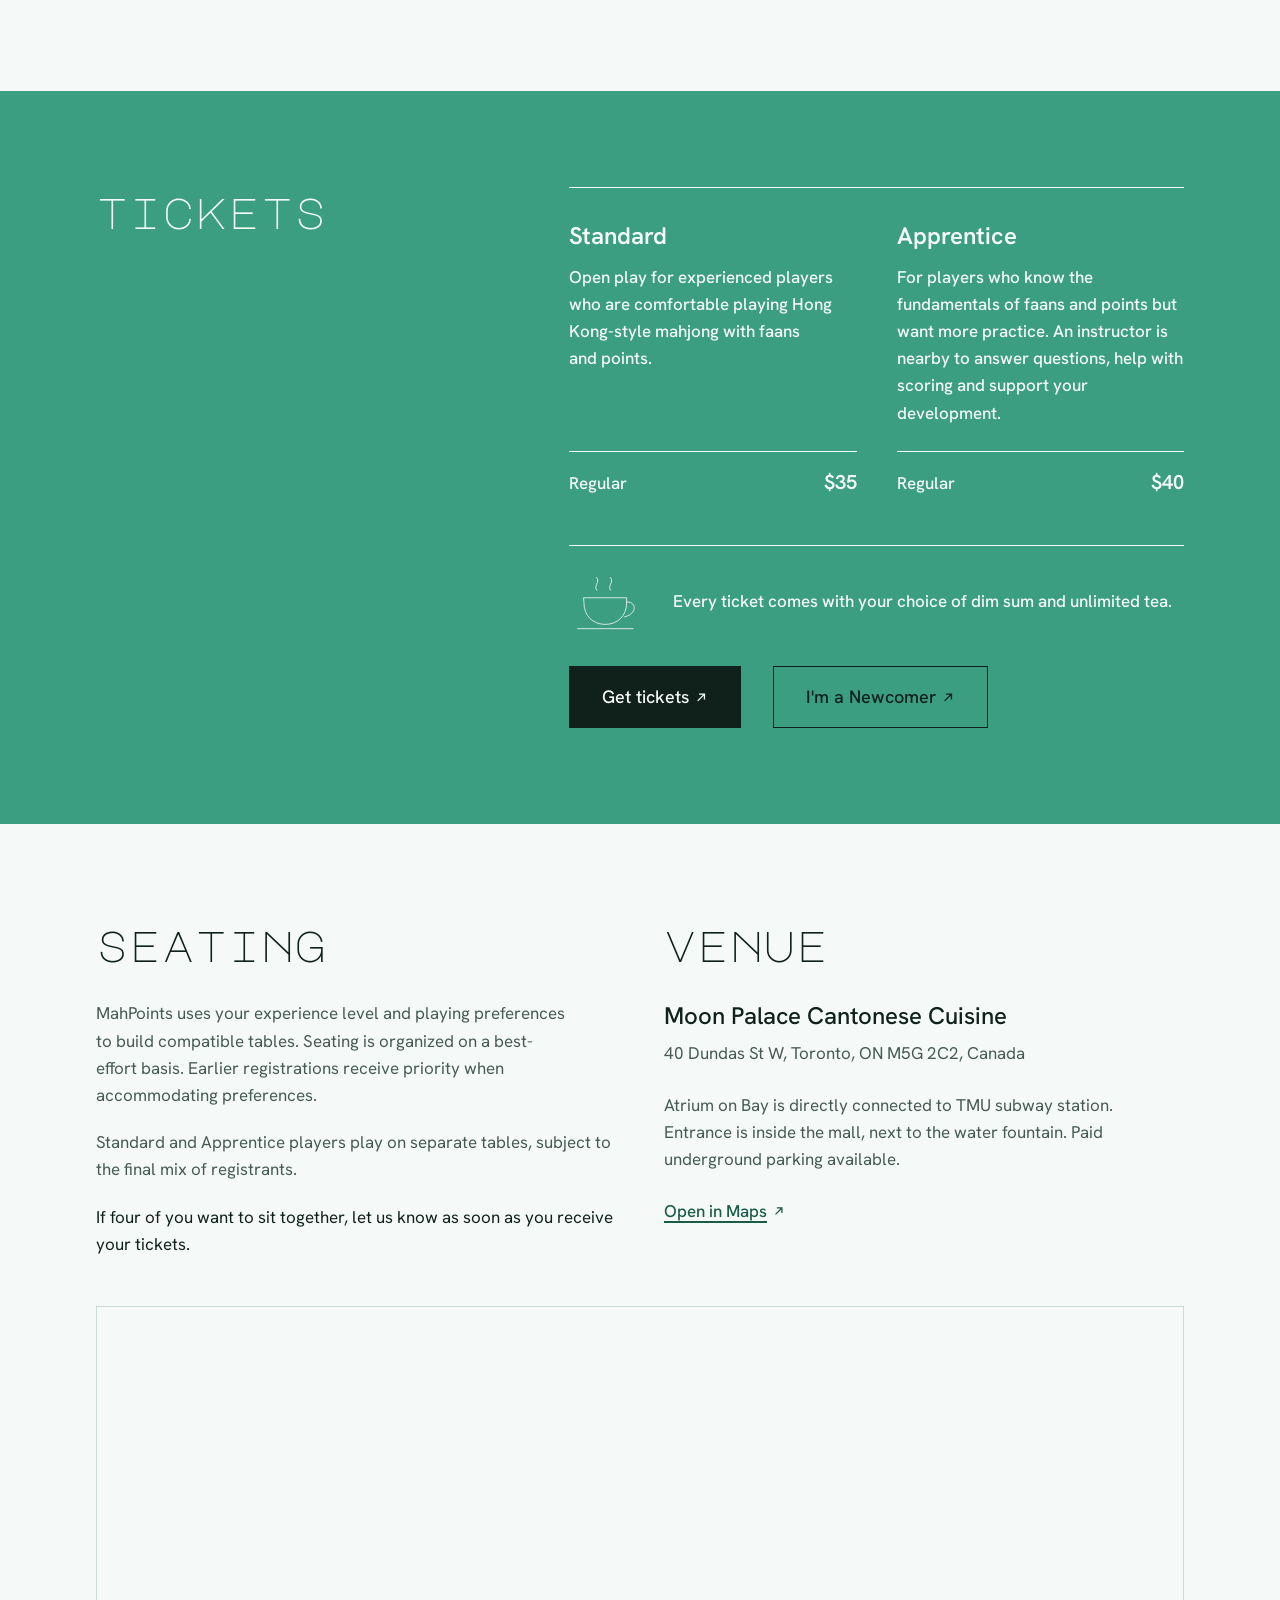
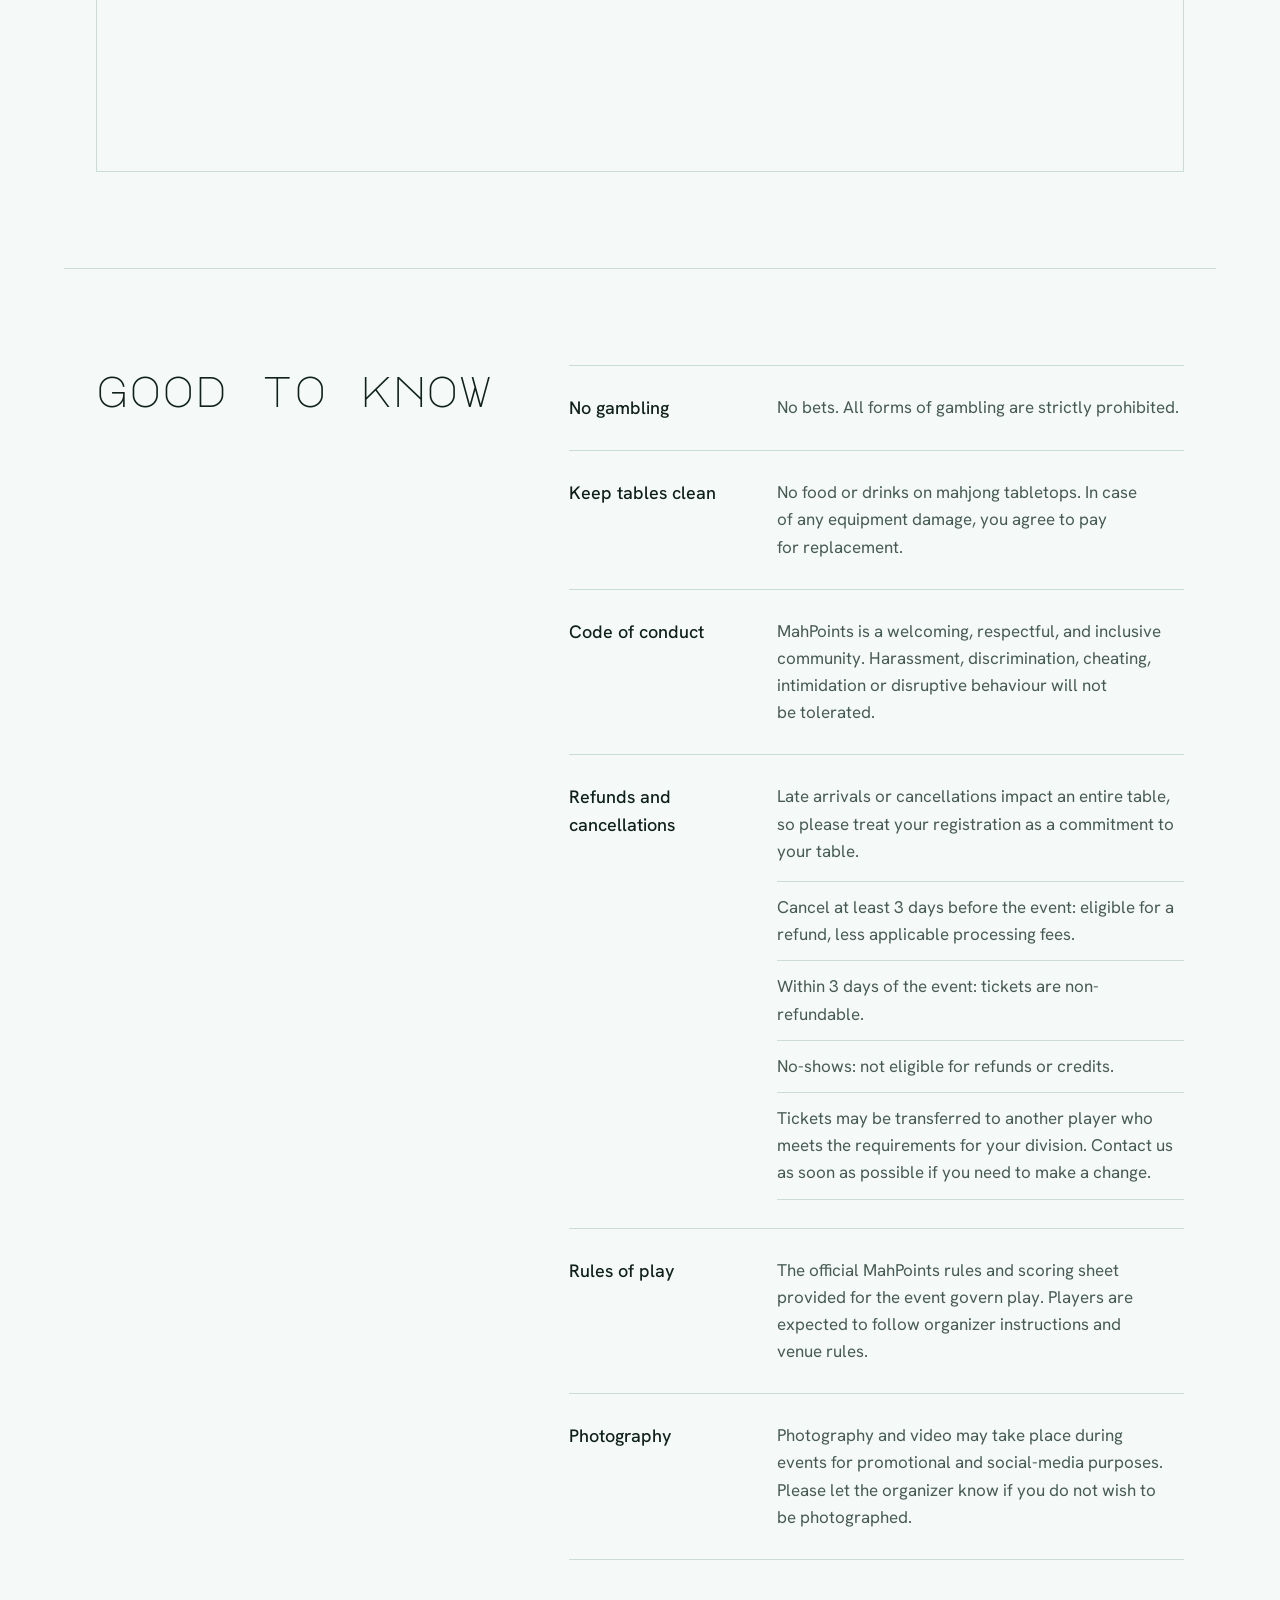
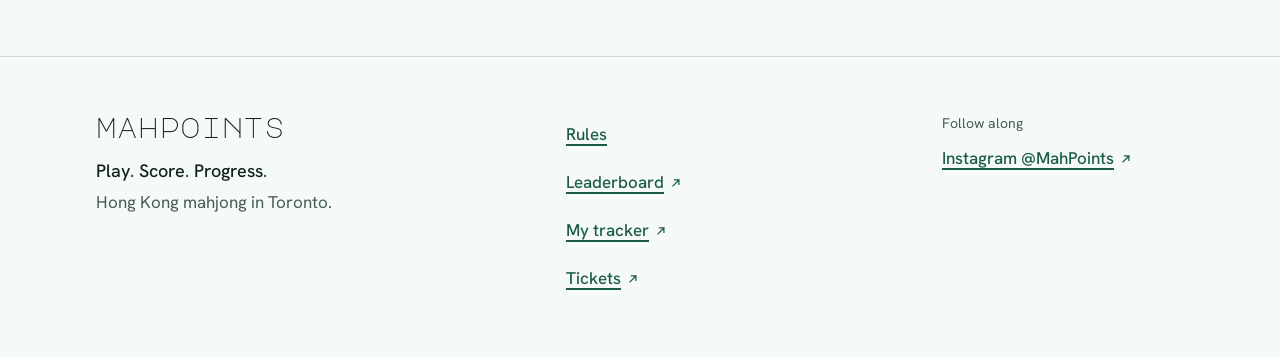
==== commit 2704bb03: "Updates" ====
--- a/index.html
+++ b/index.html
@@ -1 +1 @@
-<!DOCTYPE html><html lang="en"><head><meta charset="utf-8"><meta name="viewport" content="width=device-width, initial-scale=1"><meta name="description" content="A Toronto Mahjong league playing the full Hong Kong game: 16 hands, 3 faans minimum, points that carry from session to session."><meta name="theme-color" content="#3c9e80"><link rel="icon" type="image/svg+xml" href="/favicon.svg"><link rel="alternate" hreflang="en" href="https://mahpoints835.github.io/"><link rel="alternate" hreflang="zh-Hans" href="https://mahpoints835.github.io/zh-hans/"><link rel="alternate" hreflang="zh-Hant" href="https://mahpoints835.github.io/zh-hant/"><link rel="alternate" hreflang="x-default" href="https://mahpoints835.github.io/"><meta name="generator" content="Astro v7.4.0"><title>MahPoints · Hong Kong mahjong in Toronto</title><link rel="stylesheet" href="/_astro/Layout._Z23K_L6.css"></head><body><a href="#main" class="sr-only focus:not-sr-only focus:absolute focus:left-4 focus:top-4 focus:z-10 focus:bg-ink focus:px-4 focus:py-2 focus:text-ground">Skip to content</a><header class="sticky top-0 z-20 border-b border-line bg-ground"><div class="mx-auto flex max-w-6xl flex-wrap items-center justify-between gap-x-4 gap-y-1 px-5 py-3 md:gap-x-8 md:px-8"><a href="/" class="inline-flex min-h-11 items-center gap-2.5 font-display text-[1.75rem] leading-none lowercase no-underline" aria-label="MahPoints home"><img src="/favicon.svg" alt="" width="32" height="32" class="size-8">MahPoints</a><nav aria-label="Primary" class="order-3 flex w-full gap-6 text-[0.9375rem] md:order-none md:w-auto md:gap-8"><a href="/rules" class="inline-flex min-h-11 items-center no-underline hover:underline aria-[current=page]:underline">Rules</a><a href="/leaderboard" class="inline-flex min-h-11 items-center no-underline hover:underline aria-[current=page]:underline">Leaderboard</a><a href="https://www.tinyurl.com/MahPoints-tracker" class="inline-flex min-h-11 items-center no-underline hover:underline aria-[current=page]:underline" target="_blank" rel="noopener noreferrer">My tracker<svg class="ml-1.5 inline-block h-[0.7em] w-[0.7em] align-baseline" viewBox="0 0 12 12" fill="none" stroke="currentColor" stroke-width="1.25" stroke-linecap="square" aria-hidden="true"><path d="M3 9 9 3M4.5 3H9v4.5"></path></svg><span class="sr-only"> (opens in new tab)</span></a></nav><ul class="order-2 flex gap-1 text-[0.9375rem] md:order-none" aria-label="Language"><li><a href="/" lang="en" hreflang="en" title="English" aria-label="English" aria-current="true" class="inline-flex min-h-11 min-w-11 items-center justify-center no-underline hover:underline aria-[current=true]:underline aria-[current=true]:decoration-brand-deep aria-[current=true]:decoration-2">EN</a></li><li><a href="/zh-hans/" lang="zh-Hans" hreflang="zh-Hans" title="简体中文" aria-label="简体中文" class="inline-flex min-h-11 min-w-11 items-center justify-center no-underline hover:underline aria-[current=true]:underline aria-[current=true]:decoration-brand-deep aria-[current=true]:decoration-2">简</a></li><li><a href="/zh-hant/" lang="zh-Hant" hreflang="zh-Hant" title="繁體中文" aria-label="繁體中文" class="inline-flex min-h-11 min-w-11 items-center justify-center no-underline hover:underline aria-[current=true]:underline aria-[current=true]:decoration-brand-deep aria-[current=true]:decoration-2">繁</a></li></ul><a href="https://luma.com/MahPoints" class="inline-flex min-h-14 items-center border border-ink px-8 py-4 text-lg font-medium no-underline transition-colors duration-200 bg-brand-deep text-ground hover:bg-ink" target="_blank" rel="noopener noreferrer">Get tickets<svg class="ml-1.5 inline-block h-[0.7em] w-[0.7em] align-baseline" viewBox="0 0 12 12" fill="none" stroke="currentColor" stroke-width="1.25" stroke-linecap="square" aria-hidden="true"><path d="M3 9 9 3M4.5 3H9v4.5"></path></svg><span class="sr-only"> (opens in new tab)</span></a></div></header><main id="main"><section class="mx-auto max-w-6xl px-5 pt-14 md:px-8 md:pt-24"><div class="grid gap-x-12 gap-y-8 md:grid-cols-12"><h1 class="text-[clamp(2.25rem,6.4vw,4.25rem)] leading-[1.1] md:col-span-12">hong kong mahjong,<br class="hidden md:inline"> played in full.</h1><div class="md:col-span-7"><p class="max-w-[52ch] text-xl leading-snug text-muted">A Toronto league for the complete game: 16 hands, 3 faans minimum, and points that carry from session to session.</p><div class="mt-10 flex flex-wrap items-center gap-x-8 gap-y-2"><a href="https://luma.com/MahPoints" class="inline-flex min-h-14 items-center border border-ink px-8 py-4 text-lg font-medium no-underline transition-colors duration-200 bg-brand-deep text-ground hover:bg-ink" target="_blank" rel="noopener noreferrer">Get tickets<svg class="ml-1.5 inline-block h-[0.7em] w-[0.7em] align-baseline" viewBox="0 0 12 12" fill="none" stroke="currentColor" stroke-width="1.25" stroke-linecap="square" aria-hidden="true"><path d="M3 9 9 3M4.5 3H9v4.5"></path></svg><span class="sr-only"> (opens in new tab)</span></a><a href="https://www.tinyurl.com/MahPoints" class="inline-flex min-h-14 items-center border border-ink px-8 py-4 text-lg font-medium no-underline transition-colors duration-200 bg-transparent text-ink hover:bg-ink hover:text-ground" target="_blank" rel="noopener noreferrer">I&#39;m a Newcomer<svg class="ml-1.5 inline-block h-[0.7em] w-[0.7em] align-baseline" viewBox="0 0 12 12" fill="none" stroke="currentColor" stroke-width="1.25" stroke-linecap="square" aria-hidden="true"><path d="M3 9 9 3M4.5 3H9v4.5"></path></svg><span class="sr-only"> (opens in new tab)</span></a><a href="/rules" class="link inline-flex min-h-11 items-center">Read the rules</a></div></div><div class="md:col-span-4 md:col-start-9 md:row-start-2 md:flex md:items-end md:justify-end hidden md:block"><div class="w-28 md:w-full md:max-w-[16rem]"><svg viewBox="0 0 220 280" fill="none" stroke-linejoin="round" aria-hidden="true" class="h-auto w-full"><g stroke="#10211b" stroke-width="1.25"><rect class="draw" pathLength="1" x="12" y="30" width="170" height="230" rx="16"></rect><path class="draw draw-2" pathLength="1" d="M34.7 18.7A16 16 0 0 1 46 14H184A16 16 0 0 1 200 30V228A16 16 0 0 1 195.3 239.3"></path><path class="draw draw-2" pathLength="1" d="M16.7 34.7 34.7 18.7M177.3 34.7 195.3 18.7M177.3 255.3 195.3 239.3"></path></g><g stroke="#c9ddd5" stroke-width="1"><rect class="draw draw-2" pathLength="1" x="26" y="44" width="142" height="202" rx="8"></rect></g><g stroke="#3c9e80" stroke-width="2" fill="#f5faf8"><g transform="translate(77 95) rotate(30.96375653207352)"><rect class="draw draw-3" pathLength="1" x="-6" y="-40.8166632639171" width="12" height="81.6333265278342" rx="6"></rect><path class="draw draw-3" pathLength="1" d="M-6 0H6"></path></g><g transform="translate(117 95) rotate(-30.96375653207352)"><rect class="draw draw-3" pathLength="1" x="-6" y="-40.8166632639171" width="12" height="81.6333265278342" rx="6"></rect><path class="draw draw-3" pathLength="1" d="M-6 0H6"></path></g><g transform="translate(48 94) rotate(0)"><rect class="draw draw-3" pathLength="1" x="-6" y="-40" width="12" height="80" rx="6"></rect><path class="draw draw-3" pathLength="1" d="M-6 0H6"></path></g><g transform="translate(146 94) rotate(0)"><rect class="draw draw-3" pathLength="1" x="-6" y="-40" width="12" height="80" rx="6"></rect><path class="draw draw-3" pathLength="1" d="M-6 0H6"></path></g><g transform="translate(77 195) rotate(149.03624346792648)"><rect class="draw draw-3" pathLength="1" x="-6" y="-40.8166632639171" width="12" height="81.6333265278342" rx="6"></rect><path class="draw draw-3" pathLength="1" d="M-6 0H6"></path></g><g transform="translate(117 195) rotate(-149.03624346792648)"><rect class="draw draw-3" pathLength="1" x="-6" y="-40.8166632639171" width="12" height="81.6333265278342" rx="6"></rect><path class="draw draw-3" pathLength="1" d="M-6 0H6"></path></g><g transform="translate(48 196) rotate(180)"><rect class="draw draw-3" pathLength="1" x="-6" y="-40" width="12" height="80" rx="6"></rect><path class="draw draw-3" pathLength="1" d="M-6 0H6"></path></g><g transform="translate(146 196) rotate(180)"><rect class="draw draw-3" pathLength="1" x="-6" y="-40" width="12" height="80" rx="6"></rect><path class="draw draw-3" pathLength="1" d="M-6 0H6"></path></g></g></svg></div></div></div><div class="rule-in mt-16 h-px bg-ink md:mt-24" aria-hidden="true"></div><dl class="grid md:grid-cols-3"><div class="border-b border-line py-6 md:border-b-0 md:pr-8"><dt class="text-sm text-muted">Where</dt><dd class="mt-1 font-medium">Downtown Toronto, next to TMU station</dd></div><div class="border-b border-line py-6 md:border-b-0 md:border-l md:border-line md:px-8"><dt class="text-sm text-muted">Tickets</dt><dd class="prices mt-1 font-medium">$35 Standard, $40 Apprentice</dd></div><div class="py-6 md:border-l md:border-line md:pl-8"><dt class="text-sm text-muted">Included</dt><dd class="mt-1 font-medium">Dim sum and unlimited tea</dd></div></dl></section><section aria-label="How the league works" class="mx-auto mt-20 max-w-6xl px-5 md:mt-32 md:px-8"><div class="grid gap-x-12 md:grid-cols-12"><div class="md:col-span-7"><p class="text-[clamp(2.25rem,6vw,4.5rem)] font-display leading-[1.05] lowercase text-balance"><span>Play</span><span class="text-brand-deep">.</span> <span>Score</span><span class="text-brand-deep">.</span> <span>Progress</span><span class="text-brand-deep">.</span> </p><p class="mt-6 max-w-[52ch] text-xl leading-snug text-muted md:mt-8"><a class="link" href="https://luma.com/MahPoints" target="_blank" rel="noopener noreferrer">Get tickets<svg class="ml-1.5 inline-block h-[0.7em] w-[0.7em] align-baseline" viewBox="0 0 12 12" fill="none" stroke="currentColor" stroke-width="1.25" stroke-linecap="square" aria-hidden="true"><path d="M3 9 9 3M4.5 3H9v4.5"></path></svg><span class="sr-only"> (opens in new tab)</span></a> and play a full 16-hand game over dim sum and unlimited tea. A scribe logs every hand, and the points feed the <a class="link" href="/leaderboard">leaderboard</a>. Follow your own progress from session to session in your <a class="link" href="https://www.tinyurl.com/MahPoints-tracker" target="_blank" rel="noopener noreferrer">personal tracker<svg class="ml-1.5 inline-block h-[0.7em] w-[0.7em] align-baseline" viewBox="0 0 12 12" fill="none" stroke="currentColor" stroke-width="1.25" stroke-linecap="square" aria-hidden="true"><path d="M3 9 9 3M4.5 3H9v4.5"></path></svg><span class="sr-only"> (opens in new tab)</span></a>.</p></div><div class="hidden md:col-span-4 md:col-start-9 md:flex md:items-center md:justify-end"><div class="w-full"><svg viewBox="0 0 240 240" fill="none" stroke-linejoin="round" aria-hidden="true" class="h-auto w-full"><rect x="1" y="1" width="238" height="238" stroke="#10211b" stroke-width="1.25"></rect><rect x="36" y="36" width="168" height="168" stroke="#c9ddd5" stroke-width="1"></rect><g stroke="#10211b" stroke-width="1"><g transform="rotate(0 120 120)"><rect class="bob" style="--i:0" x="37" y="9" width="10" height="18" rx="2"></rect><rect class="bob" style="--i:1" x="50" y="9" width="10" height="18" rx="2"></rect><rect class="bob" style="--i:2" x="63" y="9" width="10" height="18" rx="2"></rect><rect class="bob" style="--i:3" x="76" y="9" width="10" height="18" rx="2"></rect><rect class="bob" style="--i:4" x="89" y="9" width="10" height="18" rx="2"></rect><rect class="bob" style="--i:5" x="102" y="9" width="10" height="18" rx="2"></rect><rect class="bob" style="--i:6" x="115" y="9" width="10" height="18" rx="2"></rect><rect class="bob" style="--i:7" x="128" y="9" width="10" height="18" rx="2"></rect><rect class="bob" style="--i:8" x="141" y="9" width="10" height="18" rx="2"></rect><rect class="bob" style="--i:9" x="154" y="9" width="10" height="18" rx="2"></rect><rect class="bob" style="--i:10" x="167" y="9" width="10" height="18" rx="2"></rect><rect class="bob" style="--i:11" x="180" y="9" width="10" height="18" rx="2"></rect><rect class="bob" style="--i:12" x="193" y="9" width="10" height="18" rx="2"></rect></g><g transform="rotate(90 120 120)"><rect class="bob" style="--i:13" x="37" y="9" width="10" height="18" rx="2"></rect><rect class="bob" style="--i:14" x="50" y="9" width="10" height="18" rx="2"></rect><rect class="bob" style="--i:15" x="63" y="9" width="10" height="18" rx="2"></rect><rect class="bob" style="--i:16" x="76" y="9" width="10" height="18" rx="2"></rect><rect class="bob" style="--i:17" x="89" y="9" width="10" height="18" rx="2"></rect><rect class="bob" style="--i:18" x="102" y="9" width="10" height="18" rx="2"></rect><rect class="bob" style="--i:19" x="115" y="9" width="10" height="18" rx="2"></rect><rect class="bob" style="--i:20" x="128" y="9" width="10" height="18" rx="2"></rect><rect class="bob" style="--i:21" x="141" y="9" width="10" height="18" rx="2"></rect><rect class="bob" style="--i:22" x="154" y="9" width="10" height="18" rx="2"></rect><rect class="bob" style="--i:23" x="167" y="9" width="10" height="18" rx="2"></rect><rect class="bob" style="--i:24" x="180" y="9" width="10" height="18" rx="2"></rect><rect class="bob" style="--i:25" x="193" y="9" width="10" height="18" rx="2"></rect></g><g transform="rotate(180 120 120)"><rect class="bob" style="--i:26" x="37" y="9" width="10" height="18" rx="2"></rect><rect class="bob" style="--i:27" x="50" y="9" width="10" height="18" rx="2"></rect><rect class="bob" style="--i:28" x="63" y="9" width="10" height="18" rx="2"></rect><rect class="bob" style="--i:29" x="76" y="9" width="10" height="18" rx="2"></rect><rect class="bob" style="--i:30" x="89" y="9" width="10" height="18" rx="2"></rect><rect class="bob" style="--i:31" x="102" y="9" width="10" height="18" rx="2"></rect><rect class="bob" style="--i:32" x="115" y="9" width="10" height="18" rx="2"></rect><rect class="bob" style="--i:33" x="128" y="9" width="10" height="18" rx="2"></rect><rect class="bob" style="--i:34" x="141" y="9" width="10" height="18" rx="2"></rect><rect class="bob" style="--i:35" x="154" y="9" width="10" height="18" rx="2"></rect><rect class="bob" style="--i:36" x="167" y="9" width="10" height="18" rx="2"></rect><rect class="bob" style="--i:37" x="180" y="9" width="10" height="18" rx="2"></rect><rect class="bob" style="--i:38" x="193" y="9" width="10" height="18" rx="2"></rect></g><g transform="rotate(270 120 120)"><rect class="bob" style="--i:39" x="37" y="9" width="10" height="18" rx="2"></rect><rect class="bob" style="--i:40" x="50" y="9" width="10" height="18" rx="2"></rect><rect class="bob" style="--i:41" x="63" y="9" width="10" height="18" rx="2"></rect><rect class="bob" style="--i:42" x="76" y="9" width="10" height="18" rx="2"></rect><rect class="bob" style="--i:43" x="89" y="9" width="10" height="18" rx="2"></rect><rect class="bob" style="--i:44" x="102" y="9" width="10" height="18" rx="2"></rect><rect class="bob" style="--i:45" x="115" y="9" width="10" height="18" rx="2"></rect><rect class="bob" style="--i:46" x="128" y="9" width="10" height="18" rx="2"></rect><rect class="bob" style="--i:47" x="141" y="9" width="10" height="18" rx="2"></rect><rect class="bob" style="--i:48" x="154" y="9" width="10" height="18" rx="2"></rect><rect class="bob" style="--i:49" x="167" y="9" width="10" height="18" rx="2"></rect><rect class="bob" style="--i:50" x="180" y="9" width="10" height="18" rx="2"></rect><rect class="bob" style="--i:51" x="193" y="9" width="10" height="18" rx="2"></rect></g></g><g stroke="#10211b" stroke-width="1.25" fill="#f5faf8"><rect x="111" y="96" width="18" height="18" rx="3.5"></rect><rect x="97" y="122" width="18" height="18" rx="3.5"></rect><rect x="125" y="122" width="18" height="18" rx="3.5"></rect></g><circle cx="120" cy="105" r="2.5" fill="#3c9e80"></circle><circle cx="101" cy="126" r="1.5" fill="#10211b"></circle><circle cx="106" cy="131" r="1.5" fill="#10211b"></circle><circle cx="111" cy="136" r="1.5" fill="#10211b"></circle><circle cx="129" cy="126" r="1.5" fill="#10211b"></circle><circle cx="139" cy="126" r="1.5" fill="#10211b"></circle><circle cx="134" cy="131" r="1.5" fill="#10211b"></circle><circle cx="129" cy="136" r="1.5" fill="#10211b"></circle><circle cx="139" cy="136" r="1.5" fill="#10211b"></circle></svg></div></div></div></section><section id="game" class="mx-auto mt-24 max-w-6xl scroll-mt-8 border-t border-line px-5 py-16 md:mt-32 md:px-8 md:py-24"><div class="grid gap-10 md:grid-cols-12 md:gap-12"><h2 class="text-[2.5rem] leading-[1.1] md:col-span-5 md:text-[2.75rem]">the game</h2><div class="md:col-span-7"><p class="max-w-[30ch] text-3xl leading-tight font-medium md:text-4xl">Faans value a hand. Points decide the game.</p><div class="mt-8 max-w-[62ch] space-y-5 text-muted"><p>MahPoints plays traditional Hong Kong-style mahjong, with 3 faans minimum, flowers, dealers, limit hands and the familiar hand-completion rules.</p><p>We do not shorten your game to fit a timeframe, nor reduce it to a faan-only format. Every time you attend, you continue from where you left off.</p><p>Full rules and scoring details will be provided before play. <a href="/rules" class="link">See the rules</a>.</p></div><h3 class="mt-14 text-sm font-medium text-muted">MahPoints is for you if you want to</h3><ul class="mt-3 border-t border-line"><li class="border-b border-line py-3">Play Hong Kong mahjong authentically, with faans and points</li><li class="border-b border-line py-3">Meet fellow players for regular games</li><li class="border-b border-line py-3">Find peers of similar skill level to play with</li><li class="border-b border-line py-3">Complete games of 16 hands, over multiple sessions</li><li class="border-b border-line py-3">Track your points to strategize</li><li class="border-b border-line py-3">Improve your skills over time</li><li class="border-b border-line py-3">Celebrate winners on the leaderboard</li></ul></div></div></section><section id="night" class="mx-auto max-w-6xl scroll-mt-8 border-t border-line px-5 py-16 md:px-8 md:py-24"><div class="grid gap-10 md:grid-cols-12 md:gap-12"><h2 class="text-[2.5rem] leading-[1.1] md:col-span-5 md:text-[2.75rem]">a night out</h2><ul class="border-t border-line md:col-span-7"><li class="grid gap-2 border-b border-line py-7 md:grid-cols-[11rem_1fr] md:gap-8"><h3 class="text-lg font-medium">Arrive and check in</h3><p class="max-w-[52ch] text-muted">Check in, take your seat, and place your dim sum order, included with your ticket.</p></li><li class="grid gap-2 border-b border-line py-7 md:grid-cols-[11rem_1fr] md:gap-8"><h3 class="text-lg font-medium">Play the full game</h3><p class="max-w-[52ch] text-muted">A scribe logs each hand and transfers points as you play. Enjoy your dim sum without stopping the game.</p></li><li class="grid gap-2 border-b border-line py-7 md:grid-cols-[11rem_1fr] md:gap-8"><h3 class="text-lg font-medium">Tea and additional orders</h3><p class="max-w-[52ch] text-muted">Unlimited tea is included. You are welcome to purchase additional food and drinks.</p></li><li class="grid gap-2 border-b border-line py-7 md:grid-cols-[11rem_1fr] md:gap-8"><h3 class="text-lg font-medium">Skill-aware tables</h3><p class="max-w-[52ch] text-muted">We endeavour to organize tables by experience and, as the league develops, by ELO. Let us know whether you prefer Swift or Zen pace in your MahPoints profile, and we will do our best to accommodate.</p></li><li class="grid gap-2 border-b border-line py-7 md:grid-cols-[11rem_1fr] md:gap-8"><h3 class="text-lg font-medium">Points and ELO</h3><p class="max-w-[52ch] text-muted">Your results carry forward from session to session, with your progress recorded in your personal tracker.</p></li></ul></div></section><section id="tickets" class="on-brand scroll-mt-8 bg-brand font-medium text-ground"><div class="mx-auto max-w-6xl px-5 py-16 md:px-8 md:py-24"><div class="grid gap-10 md:grid-cols-12 md:gap-12"><h2 class="text-[2.5rem] leading-[1.1] md:col-span-5 md:text-[2.75rem]">tickets</h2><div class="md:col-span-7"><div class="grid gap-x-10 border-t border-ground md:grid-cols-2"><div class="flex flex-col border-b border-ground py-8 last:border-b-0 md:border-b-0"><h3 class="text-2xl font-semibold">Standard</h3><p class="mb-6 mt-3 max-w-[40ch]">Open play for experienced players who are comfortable playing Hong Kong-style mahjong with faans and points.</p><dl class="prices mt-auto space-y-2 border-t border-ground pt-4"><div class="flex items-baseline justify-between gap-4"><dt>Regular</dt><dd class="text-xl font-semibold">$35</dd></div></dl></div><div class="flex flex-col border-b border-ground py-8 last:border-b-0 md:border-b-0"><h3 class="text-2xl font-semibold">Apprentice</h3><p class="mb-6 mt-3 max-w-[40ch]">For players who know the fundamentals of faans and points but want more practice. An instructor is nearby to answer questions, help with scoring and support your development.</p><dl class="prices mt-auto space-y-2 border-t border-ground pt-4"><div class="flex items-baseline justify-between gap-4"><dt>Regular</dt><dd class="text-xl font-semibold">$40</dd></div></dl></div></div><div class="mt-4 flex items-center gap-6 border-t border-ground pt-6"><div class="w-20 shrink-0"><svg viewBox="0 0 150 120" fill="none" stroke="currentColor" stroke-width="1.5" stroke-linecap="round" stroke-linejoin="round" aria-hidden="true" class="h-auto w-full"><path d="M28 52H108V62C108 86 91 102 68 102C45 102 28 86 28 62Z"></path><path d="M108 60C126 58 130 82 104 88"></path><path d="M16 110H120"></path><path d="M52 38C45 30 59 24 52 14"></path><path d="M78 38C71 30 85 24 78 14"></path></svg></div><p>Every ticket comes with your choice of dim sum and unlimited tea.</p></div><div class="mt-8 flex flex-wrap gap-x-8 gap-y-4"><a href="https://luma.com/MahPoints" class="inline-flex min-h-14 items-center border border-ink px-8 py-4 text-lg font-medium no-underline transition-colors duration-200 bg-ink text-ground hover:bg-ground hover:text-ink" target="_blank" rel="noopener noreferrer">Get tickets<svg class="ml-1.5 inline-block h-[0.7em] w-[0.7em] align-baseline" viewBox="0 0 12 12" fill="none" stroke="currentColor" stroke-width="1.25" stroke-linecap="square" aria-hidden="true"><path d="M3 9 9 3M4.5 3H9v4.5"></path></svg><span class="sr-only"> (opens in new tab)</span></a><a href="https://www.tinyurl.com/MahPoints" class="inline-flex min-h-14 items-center border border-ink px-8 py-4 text-lg font-medium no-underline transition-colors duration-200 bg-transparent text-ink hover:bg-ink hover:text-ground" target="_blank" rel="noopener noreferrer">I&#39;m a Newcomer<svg class="ml-1.5 inline-block h-[0.7em] w-[0.7em] align-baseline" viewBox="0 0 12 12" fill="none" stroke="currentColor" stroke-width="1.25" stroke-linecap="square" aria-hidden="true"><path d="M3 9 9 3M4.5 3H9v4.5"></path></svg><span class="sr-only"> (opens in new tab)</span></a></div></div></div></div></section><section id="seating" class="mx-auto max-w-6xl scroll-mt-8 px-5 py-16 md:px-8 md:py-24"><div class="grid gap-16 md:grid-cols-2 md:gap-12"><div><h2 class="text-[2.5rem] leading-[1.1] md:text-[2.75rem]">seating</h2><div class="mt-8 max-w-[52ch] space-y-5 text-muted"><p>MahPoints uses your experience level and playing preferences to build compatible tables. Seating is organized on a best-effort basis. Earlier registrations receive priority when accommodating preferences.</p><p>Standard and Apprentice players play on separate tables, subject to the final mix of registrants.</p><p class="text-ink">If four of you want to sit together, let us know as soon as you receive your tickets.</p></div></div><div id="venue" class="scroll-mt-8"><h2 class="text-[2.5rem] leading-[1.1] md:text-[2.75rem]">venue</h2><div class="mt-8"><p class="text-2xl font-medium">Moon Palace Cantonese Cuisine</p><address class="mt-2 not-italic text-muted">40 Dundas St W, Toronto, ON M5G 2C2, Canada</address><p class="mt-6 max-w-[52ch] text-muted">Atrium on Bay is directly connected to TMU subway station. Entrance is inside the mall, next to the water fountain. Paid underground parking available.</p><a class="link mt-4 inline-flex min-h-11 items-center" href="https://www.google.com/maps/search/?api=1&amp;query=Moon+Palace+Cantonese+Cuisine+40+Dundas+St+W+Toronto" target="_blank" rel="noopener noreferrer">Open in Maps<svg class="ml-1.5 inline-block h-[0.7em] w-[0.7em] align-baseline" viewBox="0 0 12 12" fill="none" stroke="currentColor" stroke-width="1.25" stroke-linecap="square" aria-hidden="true"><path d="M3 9 9 3M4.5 3H9v4.5"></path></svg><span class="sr-only"> (opens in new tab)</span></a></div></div><iframe class="-mt-10 aspect-4/3 w-full border border-line md:col-span-2 md:mt-0 md:aspect-21/9" src="https://www.google.com/maps/embed?pb=!1m18!1m12!1m3!1d3871.3707715314085!2d-79.38497632298436!3d43.65619017110202!2m3!1f0!2f0!3f0!3m2!1i1024!2i768!4f13.1!3m3!1m2!1s0x882b35c391f8b903%3A0x7b3018cea77334b5!2sMoon%20Palace%20Cantonese%20Cuisine!5e1!3m2!1sen!2sca!4v1792209963927!5m2!1sen!2sca" title="Map of Moon Palace Cantonese Cuisine" loading="lazy" referrerpolicy="strict-origin-when-cross-origin" allowfullscreen></iframe></div></section><section id="good-to-know" class="mx-auto max-w-6xl scroll-mt-8 border-t border-line px-5 py-16 md:px-8 md:py-24"><div class="grid gap-10 md:grid-cols-12 md:gap-12"><h2 class="text-[2.5rem] leading-[1.1] md:col-span-5 md:text-[2.75rem]">good to know</h2><ul class="border-t border-line md:col-span-7"><li class="grid gap-2 border-b border-line py-7 md:grid-cols-[11rem_1fr] md:gap-8"><h3 class="text-lg font-medium">No gambling</h3><div><p class="max-w-[52ch] text-muted">No bets. All forms of gambling are strictly prohibited.</p></div></li><li class="grid gap-2 border-b border-line py-7 md:grid-cols-[11rem_1fr] md:gap-8"><h3 class="text-lg font-medium">Keep tables clean</h3><div><p class="max-w-[52ch] text-muted">No food or drinks on mahjong tabletops. In case of any equipment damage, you agree to pay for replacement.</p></div></li><li class="grid gap-2 border-b border-line py-7 md:grid-cols-[11rem_1fr] md:gap-8"><h3 class="text-lg font-medium">Code of conduct</h3><div><p class="max-w-[52ch] text-muted">MahPoints is a welcoming, respectful, and inclusive community. Harassment, discrimination, cheating, intimidation or disruptive behaviour will not be tolerated.</p></div></li><li class="grid gap-2 border-b border-line py-7 md:grid-cols-[11rem_1fr] md:gap-8"><h3 class="text-lg font-medium">Refunds and cancellations</h3><div><p class="max-w-[52ch] text-muted">Late arrivals or cancellations impact an entire table, so please treat your registration as a commitment to your table.</p><ul class="mt-4 max-w-[52ch] border-t border-line text-muted"><li class="border-b border-line py-3">Cancel at least 3 days before the event: eligible for a refund, less applicable processing fees.</li><li class="border-b border-line py-3">Within 3 days of the event: tickets are non-refundable.</li><li class="border-b border-line py-3">No-shows: not eligible for refunds or credits.</li><li class="border-b border-line py-3">Tickets may be transferred to another player who meets the requirements for your division. Contact us as soon as possible if you need to make a change.</li></ul></div></li><li class="grid gap-2 border-b border-line py-7 md:grid-cols-[11rem_1fr] md:gap-8"><h3 class="text-lg font-medium">Rules of play</h3><div><p class="max-w-[52ch] text-muted">The official MahPoints rules and scoring sheet provided for the event govern play. Players are expected to follow organizer instructions and venue rules.</p></div></li><li class="grid gap-2 border-b border-line py-7 md:grid-cols-[11rem_1fr] md:gap-8"><h3 class="text-lg font-medium">Photography</h3><div><p class="max-w-[52ch] text-muted">Photography and video may take place during events for promotional and social-media purposes. Please let the organizer know if you do not wish to be photographed.</p></div></li></ul></div></section></main><footer class="border-t border-line"><div class="mx-auto grid max-w-6xl gap-10 px-5 py-14 md:grid-cols-12 md:px-8"><div class="md:col-span-5"><p class="font-display text-[1.75rem] leading-none lowercase">MahPoints</p><p class="mt-4 text-lg font-medium"><span class="whitespace-nowrap">Play<span class="text-brand-deep">.</span></span> <span class="whitespace-nowrap">Score<span class="text-brand-deep">.</span></span> <span class="whitespace-nowrap">Progress<span class="text-brand-deep">.</span></span> </p><p class="mt-1 max-w-[34ch] text-muted">Hong Kong mahjong in Toronto.</p></div><nav aria-label="Footer" class="md:col-span-4"><ul class="space-y-1"><li><a class="link inline-flex min-h-11 items-center" href="/rules">Rules</a></li><li><a class="link inline-flex min-h-11 items-center" href="/leaderboard" target="_blank" rel="noopener noreferrer">Leaderboard<svg class="ml-1.5 inline-block h-[0.7em] w-[0.7em] align-baseline" viewBox="0 0 12 12" fill="none" stroke="currentColor" stroke-width="1.25" stroke-linecap="square" aria-hidden="true"><path d="M3 9 9 3M4.5 3H9v4.5"></path></svg><span class="sr-only"> (opens in new tab)</span></a></li><li><a class="link inline-flex min-h-11 items-center" href="https://www.tinyurl.com/MahPoints-tracker" target="_blank" rel="noopener noreferrer">My tracker<svg class="ml-1.5 inline-block h-[0.7em] w-[0.7em] align-baseline" viewBox="0 0 12 12" fill="none" stroke="currentColor" stroke-width="1.25" stroke-linecap="square" aria-hidden="true"><path d="M3 9 9 3M4.5 3H9v4.5"></path></svg><span class="sr-only"> (opens in new tab)</span></a></li><li><a class="link inline-flex min-h-11 items-center" href="https://luma.com/MahPoints" target="_blank" rel="noopener noreferrer">Tickets<svg class="ml-1.5 inline-block h-[0.7em] w-[0.7em] align-baseline" viewBox="0 0 12 12" fill="none" stroke="currentColor" stroke-width="1.25" stroke-linecap="square" aria-hidden="true"><path d="M3 9 9 3M4.5 3H9v4.5"></path></svg><span class="sr-only"> (opens in new tab)</span></a></li></ul></nav><div class="md:col-span-3"><p class="text-sm text-muted">Follow along</p><a class="link mt-1 inline-flex min-h-11 items-center" href="https://www.instagram.com/mahpoints/" target="_blank" rel="noopener noreferrer">Instagram @MahPoints<svg class="ml-1.5 inline-block h-[0.7em] w-[0.7em] align-baseline" viewBox="0 0 12 12" fill="none" stroke="currentColor" stroke-width="1.25" stroke-linecap="square" aria-hidden="true"><path d="M3 9 9 3M4.5 3H9v4.5"></path></svg><span class="sr-only"> (opens in new tab)</span></a></div></div></footer></body></html>+<!DOCTYPE html><html lang="en"><head><meta charset="utf-8"><meta name="viewport" content="width=device-width, initial-scale=1"><meta name="description" content="A Toronto Mahjong league playing the full Hong Kong game: 16 hands, 3 faans minimum, points that carry from session to session."><meta name="theme-color" content="#3c9e80"><link rel="icon" type="image/svg+xml" href="/favicon.svg"><link rel="alternate" hreflang="en" href="https://mahpoints835.github.io/"><link rel="alternate" hreflang="zh-Hans" href="https://mahpoints835.github.io/zh-hans/"><link rel="alternate" hreflang="zh-Hant" href="https://mahpoints835.github.io/zh-hant/"><link rel="alternate" hreflang="x-default" href="https://mahpoints835.github.io/"><meta name="generator" content="Astro v7.4.0"><title>MahPoints · Hong Kong mahjong in Toronto</title><link rel="stylesheet" href="/_astro/Layout._Z23K_L6.css"></head><body><a href="#main" class="sr-only focus:not-sr-only focus:absolute focus:left-4 focus:top-4 focus:z-10 focus:bg-ink focus:px-4 focus:py-2 focus:text-ground">Skip to content</a><header class="sticky top-0 z-20 border-b border-line bg-ground"><div class="mx-auto flex max-w-6xl flex-wrap items-center justify-between gap-x-4 gap-y-1 px-5 py-3 md:gap-x-8 md:px-8"><a href="/" class="inline-flex min-h-11 items-center gap-2.5 font-display text-[1.75rem] leading-none lowercase no-underline" aria-label="MahPoints home"><img src="/favicon.svg" alt="" width="32" height="32" class="size-8">MahPoints</a><nav aria-label="Primary" class="order-3 flex w-full gap-6 text-[0.9375rem] md:order-none md:w-auto md:gap-8"><a href="/rules" class="inline-flex min-h-11 items-center no-underline hover:underline aria-[current=page]:underline">Rules</a><a href="/leaderboard" class="inline-flex min-h-11 items-center no-underline hover:underline aria-[current=page]:underline">Leaderboard</a><a href="/tracker" class="inline-flex min-h-11 items-center no-underline hover:underline aria-[current=page]:underline">My tracker</a></nav><ul class="order-2 flex gap-1 text-[0.9375rem] md:order-none" aria-label="Language"><li><a href="/" lang="en" hreflang="en" title="English" aria-label="English" aria-current="true" class="inline-flex min-h-11 min-w-11 items-center justify-center no-underline hover:underline aria-[current=true]:underline aria-[current=true]:decoration-brand-deep aria-[current=true]:decoration-2">EN</a></li><li><a href="/zh-hans/" lang="zh-Hans" hreflang="zh-Hans" title="简体中文" aria-label="简体中文" class="inline-flex min-h-11 min-w-11 items-center justify-center no-underline hover:underline aria-[current=true]:underline aria-[current=true]:decoration-brand-deep aria-[current=true]:decoration-2">简</a></li><li><a href="/zh-hant/" lang="zh-Hant" hreflang="zh-Hant" title="繁體中文" aria-label="繁體中文" class="inline-flex min-h-11 min-w-11 items-center justify-center no-underline hover:underline aria-[current=true]:underline aria-[current=true]:decoration-brand-deep aria-[current=true]:decoration-2">繁</a></li></ul><a href="https://luma.com/MahPoints" class="inline-flex min-h-14 items-center border border-ink px-8 py-4 text-lg font-medium no-underline transition-colors duration-200 bg-brand-deep text-ground hover:bg-ink" target="_blank" rel="noopener noreferrer">Get tickets<svg class="ml-1.5 inline-block h-[0.7em] w-[0.7em] align-baseline" viewBox="0 0 12 12" fill="none" stroke="currentColor" stroke-width="1.25" stroke-linecap="square" aria-hidden="true"><path d="M3 9 9 3M4.5 3H9v4.5"></path></svg><span class="sr-only"> (opens in new tab)</span></a></div></header><main id="main"><section class="mx-auto max-w-6xl px-5 pt-14 md:px-8 md:pt-24"><div class="grid gap-x-12 gap-y-8 md:grid-cols-12"><h1 class="text-[clamp(2.25rem,6.4vw,4.25rem)] leading-[1.1] md:col-span-12">hong kong mahjong,<br class="hidden md:inline"> played in full.</h1><div class="md:col-span-7"><p class="max-w-[52ch] text-xl leading-snug text-muted">A Toronto league for the complete game: 16 hands, 3 faans minimum, and points that carry from session to session.</p><div class="mt-10 flex flex-wrap items-center gap-x-8 gap-y-2"><a href="https://luma.com/MahPoints" class="inline-flex min-h-14 items-center border border-ink px-8 py-4 text-lg font-medium no-underline transition-colors duration-200 bg-brand-deep text-ground hover:bg-ink" target="_blank" rel="noopener noreferrer">Get tickets<svg class="ml-1.5 inline-block h-[0.7em] w-[0.7em] align-baseline" viewBox="0 0 12 12" fill="none" stroke="currentColor" stroke-width="1.25" stroke-linecap="square" aria-hidden="true"><path d="M3 9 9 3M4.5 3H9v4.5"></path></svg><span class="sr-only"> (opens in new tab)</span></a><a href="https://www.tinyurl.com/MahPoints" class="inline-flex min-h-14 items-center border border-ink px-8 py-4 text-lg font-medium no-underline transition-colors duration-200 bg-transparent text-ink hover:bg-ink hover:text-ground" target="_blank" rel="noopener noreferrer">I&#39;m a Newcomer<svg class="ml-1.5 inline-block h-[0.7em] w-[0.7em] align-baseline" viewBox="0 0 12 12" fill="none" stroke="currentColor" stroke-width="1.25" stroke-linecap="square" aria-hidden="true"><path d="M3 9 9 3M4.5 3H9v4.5"></path></svg><span class="sr-only"> (opens in new tab)</span></a><a href="/rules" class="link inline-flex min-h-11 items-center">Read the rules</a></div></div><div class="md:col-span-4 md:col-start-9 md:row-start-2 md:flex md:items-end md:justify-end hidden md:block"><div class="w-28 md:w-full md:max-w-[16rem]"><svg viewBox="0 0 220 280" fill="none" stroke-linejoin="round" aria-hidden="true" class="h-auto w-full"><g stroke="#10211b" stroke-width="1.25"><rect class="draw" pathLength="1" x="12" y="30" width="170" height="230" rx="16"></rect><path class="draw draw-2" pathLength="1" d="M34.7 18.7A16 16 0 0 1 46 14H184A16 16 0 0 1 200 30V228A16 16 0 0 1 195.3 239.3"></path><path class="draw draw-2" pathLength="1" d="M16.7 34.7 34.7 18.7M177.3 34.7 195.3 18.7M177.3 255.3 195.3 239.3"></path></g><g stroke="#c9ddd5" stroke-width="1"><rect class="draw draw-2" pathLength="1" x="26" y="44" width="142" height="202" rx="8"></rect></g><g stroke="#3c9e80" stroke-width="2" fill="#f5faf8"><g transform="translate(77 95) rotate(30.96375653207352)"><rect class="draw draw-3" pathLength="1" x="-6" y="-40.8166632639171" width="12" height="81.6333265278342" rx="6"></rect><path class="draw draw-3" pathLength="1" d="M-6 0H6"></path></g><g transform="translate(117 95) rotate(-30.96375653207352)"><rect class="draw draw-3" pathLength="1" x="-6" y="-40.8166632639171" width="12" height="81.6333265278342" rx="6"></rect><path class="draw draw-3" pathLength="1" d="M-6 0H6"></path></g><g transform="translate(48 94) rotate(0)"><rect class="draw draw-3" pathLength="1" x="-6" y="-40" width="12" height="80" rx="6"></rect><path class="draw draw-3" pathLength="1" d="M-6 0H6"></path></g><g transform="translate(146 94) rotate(0)"><rect class="draw draw-3" pathLength="1" x="-6" y="-40" width="12" height="80" rx="6"></rect><path class="draw draw-3" pathLength="1" d="M-6 0H6"></path></g><g transform="translate(77 195) rotate(149.03624346792648)"><rect class="draw draw-3" pathLength="1" x="-6" y="-40.8166632639171" width="12" height="81.6333265278342" rx="6"></rect><path class="draw draw-3" pathLength="1" d="M-6 0H6"></path></g><g transform="translate(117 195) rotate(-149.03624346792648)"><rect class="draw draw-3" pathLength="1" x="-6" y="-40.8166632639171" width="12" height="81.6333265278342" rx="6"></rect><path class="draw draw-3" pathLength="1" d="M-6 0H6"></path></g><g transform="translate(48 196) rotate(180)"><rect class="draw draw-3" pathLength="1" x="-6" y="-40" width="12" height="80" rx="6"></rect><path class="draw draw-3" pathLength="1" d="M-6 0H6"></path></g><g transform="translate(146 196) rotate(180)"><rect class="draw draw-3" pathLength="1" x="-6" y="-40" width="12" height="80" rx="6"></rect><path class="draw draw-3" pathLength="1" d="M-6 0H6"></path></g></g></svg></div></div></div><div class="rule-in mt-16 h-px bg-ink md:mt-24" aria-hidden="true"></div><dl class="grid md:grid-cols-3"><div class="border-b border-line py-6 md:border-b-0 md:pr-8"><dt class="text-sm text-muted">Where</dt><dd class="mt-1 font-medium">Downtown Toronto, next to TMU station</dd></div><div class="border-b border-line py-6 md:border-b-0 md:border-l md:border-line md:px-8"><dt class="text-sm text-muted">Tickets</dt><dd class="prices mt-1 font-medium">$35 Standard, $40 Apprentice</dd></div><div class="py-6 md:border-l md:border-line md:pl-8"><dt class="text-sm text-muted">Included</dt><dd class="mt-1 font-medium">Dim sum and unlimited tea</dd></div></dl></section><section aria-label="How the league works" class="mx-auto mt-20 max-w-6xl px-5 md:mt-32 md:px-8"><div class="grid gap-x-12 md:grid-cols-12"><div class="md:col-span-7"><p class="text-[clamp(2.25rem,6vw,4.5rem)] font-display leading-[1.05] lowercase text-balance"><span>Play</span><span class="text-brand-deep">.</span> <span>Score</span><span class="text-brand-deep">.</span> <span>Progress</span><span class="text-brand-deep">.</span> </p><p class="mt-6 max-w-[52ch] text-xl leading-snug text-muted md:mt-8"><a class="link" href="https://luma.com/MahPoints" target="_blank" rel="noopener noreferrer">Get tickets<svg class="ml-1.5 inline-block h-[0.7em] w-[0.7em] align-baseline" viewBox="0 0 12 12" fill="none" stroke="currentColor" stroke-width="1.25" stroke-linecap="square" aria-hidden="true"><path d="M3 9 9 3M4.5 3H9v4.5"></path></svg><span class="sr-only"> (opens in new tab)</span></a> and play a full 16-hand game over dim sum and unlimited tea. A scribe logs every hand, and the points feed the <a class="link" href="/leaderboard">leaderboard</a>. Follow your own progress from session to session in your <a class="link" href="/tracker">personal tracker</a>.</p></div><div class="hidden md:col-span-4 md:col-start-9 md:flex md:items-center md:justify-end"><div class="w-full"><svg viewBox="0 0 240 240" fill="none" stroke-linejoin="round" aria-hidden="true" class="h-auto w-full"><rect x="1" y="1" width="238" height="238" stroke="#10211b" stroke-width="1.25"></rect><rect x="36" y="36" width="168" height="168" stroke="#c9ddd5" stroke-width="1"></rect><g stroke="#10211b" stroke-width="1"><g transform="rotate(0 120 120)"><rect class="bob" style="--i:0" x="37" y="9" width="10" height="18" rx="2"></rect><rect class="bob" style="--i:1" x="50" y="9" width="10" height="18" rx="2"></rect><rect class="bob" style="--i:2" x="63" y="9" width="10" height="18" rx="2"></rect><rect class="bob" style="--i:3" x="76" y="9" width="10" height="18" rx="2"></rect><rect class="bob" style="--i:4" x="89" y="9" width="10" height="18" rx="2"></rect><rect class="bob" style="--i:5" x="102" y="9" width="10" height="18" rx="2"></rect><rect class="bob" style="--i:6" x="115" y="9" width="10" height="18" rx="2"></rect><rect class="bob" style="--i:7" x="128" y="9" width="10" height="18" rx="2"></rect><rect class="bob" style="--i:8" x="141" y="9" width="10" height="18" rx="2"></rect><rect class="bob" style="--i:9" x="154" y="9" width="10" height="18" rx="2"></rect><rect class="bob" style="--i:10" x="167" y="9" width="10" height="18" rx="2"></rect><rect class="bob" style="--i:11" x="180" y="9" width="10" height="18" rx="2"></rect><rect class="bob" style="--i:12" x="193" y="9" width="10" height="18" rx="2"></rect></g><g transform="rotate(90 120 120)"><rect class="bob" style="--i:13" x="37" y="9" width="10" height="18" rx="2"></rect><rect class="bob" style="--i:14" x="50" y="9" width="10" height="18" rx="2"></rect><rect class="bob" style="--i:15" x="63" y="9" width="10" height="18" rx="2"></rect><rect class="bob" style="--i:16" x="76" y="9" width="10" height="18" rx="2"></rect><rect class="bob" style="--i:17" x="89" y="9" width="10" height="18" rx="2"></rect><rect class="bob" style="--i:18" x="102" y="9" width="10" height="18" rx="2"></rect><rect class="bob" style="--i:19" x="115" y="9" width="10" height="18" rx="2"></rect><rect class="bob" style="--i:20" x="128" y="9" width="10" height="18" rx="2"></rect><rect class="bob" style="--i:21" x="141" y="9" width="10" height="18" rx="2"></rect><rect class="bob" style="--i:22" x="154" y="9" width="10" height="18" rx="2"></rect><rect class="bob" style="--i:23" x="167" y="9" width="10" height="18" rx="2"></rect><rect class="bob" style="--i:24" x="180" y="9" width="10" height="18" rx="2"></rect><rect class="bob" style="--i:25" x="193" y="9" width="10" height="18" rx="2"></rect></g><g transform="rotate(180 120 120)"><rect class="bob" style="--i:26" x="37" y="9" width="10" height="18" rx="2"></rect><rect class="bob" style="--i:27" x="50" y="9" width="10" height="18" rx="2"></rect><rect class="bob" style="--i:28" x="63" y="9" width="10" height="18" rx="2"></rect><rect class="bob" style="--i:29" x="76" y="9" width="10" height="18" rx="2"></rect><rect class="bob" style="--i:30" x="89" y="9" width="10" height="18" rx="2"></rect><rect class="bob" style="--i:31" x="102" y="9" width="10" height="18" rx="2"></rect><rect class="bob" style="--i:32" x="115" y="9" width="10" height="18" rx="2"></rect><rect class="bob" style="--i:33" x="128" y="9" width="10" height="18" rx="2"></rect><rect class="bob" style="--i:34" x="141" y="9" width="10" height="18" rx="2"></rect><rect class="bob" style="--i:35" x="154" y="9" width="10" height="18" rx="2"></rect><rect class="bob" style="--i:36" x="167" y="9" width="10" height="18" rx="2"></rect><rect class="bob" style="--i:37" x="180" y="9" width="10" height="18" rx="2"></rect><rect class="bob" style="--i:38" x="193" y="9" width="10" height="18" rx="2"></rect></g><g transform="rotate(270 120 120)"><rect class="bob" style="--i:39" x="37" y="9" width="10" height="18" rx="2"></rect><rect class="bob" style="--i:40" x="50" y="9" width="10" height="18" rx="2"></rect><rect class="bob" style="--i:41" x="63" y="9" width="10" height="18" rx="2"></rect><rect class="bob" style="--i:42" x="76" y="9" width="10" height="18" rx="2"></rect><rect class="bob" style="--i:43" x="89" y="9" width="10" height="18" rx="2"></rect><rect class="bob" style="--i:44" x="102" y="9" width="10" height="18" rx="2"></rect><rect class="bob" style="--i:45" x="115" y="9" width="10" height="18" rx="2"></rect><rect class="bob" style="--i:46" x="128" y="9" width="10" height="18" rx="2"></rect><rect class="bob" style="--i:47" x="141" y="9" width="10" height="18" rx="2"></rect><rect class="bob" style="--i:48" x="154" y="9" width="10" height="18" rx="2"></rect><rect class="bob" style="--i:49" x="167" y="9" width="10" height="18" rx="2"></rect><rect class="bob" style="--i:50" x="180" y="9" width="10" height="18" rx="2"></rect><rect class="bob" style="--i:51" x="193" y="9" width="10" height="18" rx="2"></rect></g></g><g stroke="#10211b" stroke-width="1.25" fill="#f5faf8"><rect x="111" y="96" width="18" height="18" rx="3.5"></rect><rect x="97" y="122" width="18" height="18" rx="3.5"></rect><rect x="125" y="122" width="18" height="18" rx="3.5"></rect></g><circle cx="120" cy="105" r="2.5" fill="#3c9e80"></circle><circle cx="101" cy="126" r="1.5" fill="#10211b"></circle><circle cx="106" cy="131" r="1.5" fill="#10211b"></circle><circle cx="111" cy="136" r="1.5" fill="#10211b"></circle><circle cx="129" cy="126" r="1.5" fill="#10211b"></circle><circle cx="139" cy="126" r="1.5" fill="#10211b"></circle><circle cx="134" cy="131" r="1.5" fill="#10211b"></circle><circle cx="129" cy="136" r="1.5" fill="#10211b"></circle><circle cx="139" cy="136" r="1.5" fill="#10211b"></circle></svg></div></div></div></section><section id="game" class="mx-auto mt-24 max-w-6xl scroll-mt-8 border-t border-line px-5 py-16 md:mt-32 md:px-8 md:py-24"><div class="grid gap-10 md:grid-cols-12 md:gap-12"><h2 class="text-[2.5rem] leading-[1.1] md:col-span-5 md:text-[2.75rem]">the game</h2><div class="md:col-span-7"><p class="max-w-[30ch] text-3xl leading-tight font-medium md:text-4xl">Faans value a hand. Points decide the game.</p><div class="mt-8 max-w-[62ch] space-y-5 text-muted"><p>MahPoints plays traditional Hong Kong-style mahjong, with 3 faans minimum, flowers, dealers, limit hands and the familiar hand-completion rules.</p><p>We do not shorten your game to fit a timeframe, nor reduce it to a faan-only format. Every time you attend, you continue from where you left off.</p><p>Full rules and scoring details will be provided before play. <a href="/rules" class="link">See the rules</a>.</p></div><h3 class="mt-14 text-sm font-medium text-muted">MahPoints is for you if you want to</h3><ul class="mt-3 border-t border-line"><li class="border-b border-line py-3">Play Hong Kong mahjong authentically, with faans and points</li><li class="border-b border-line py-3">Meet fellow players for regular games</li><li class="border-b border-line py-3">Find peers of similar skill level to play with</li><li class="border-b border-line py-3">Complete games of 16 hands, over multiple sessions</li><li class="border-b border-line py-3">Track your points to strategize</li><li class="border-b border-line py-3">Improve your skills over time</li><li class="border-b border-line py-3">Celebrate winners on the leaderboard</li></ul></div></div></section><section id="night" class="mx-auto max-w-6xl scroll-mt-8 border-t border-line px-5 py-16 md:px-8 md:py-24"><div class="grid gap-10 md:grid-cols-12 md:gap-12"><h2 class="text-[2.5rem] leading-[1.1] md:col-span-5 md:text-[2.75rem]">a night out</h2><ul class="border-t border-line md:col-span-7"><li class="grid gap-2 border-b border-line py-7 md:grid-cols-[11rem_1fr] md:gap-8"><h3 class="text-lg font-medium">Arrive and check in</h3><p class="max-w-[52ch] text-muted">Check in, take your seat, and place your dim sum order, included with your ticket.</p></li><li class="grid gap-2 border-b border-line py-7 md:grid-cols-[11rem_1fr] md:gap-8"><h3 class="text-lg font-medium">Play the full game</h3><p class="max-w-[52ch] text-muted">A scribe logs each hand and transfers points as you play. Enjoy your dim sum without stopping the game.</p></li><li class="grid gap-2 border-b border-line py-7 md:grid-cols-[11rem_1fr] md:gap-8"><h3 class="text-lg font-medium">Tea and additional orders</h3><p class="max-w-[52ch] text-muted">Unlimited tea is included. You are welcome to purchase additional food and drinks.</p></li><li class="grid gap-2 border-b border-line py-7 md:grid-cols-[11rem_1fr] md:gap-8"><h3 class="text-lg font-medium">Skill-aware tables</h3><p class="max-w-[52ch] text-muted">We endeavour to organize tables by experience and, as the league develops, by ELO. Let us know whether you prefer Swift or Zen pace in your MahPoints profile, and we will do our best to accommodate.</p></li><li class="grid gap-2 border-b border-line py-7 md:grid-cols-[11rem_1fr] md:gap-8"><h3 class="text-lg font-medium">Points and ELO</h3><p class="max-w-[52ch] text-muted">Your results carry forward from session to session, with your progress recorded in your personal tracker.</p></li></ul></div></section><section id="tickets" class="on-brand scroll-mt-8 bg-brand font-medium text-ground"><div class="mx-auto max-w-6xl px-5 py-16 md:px-8 md:py-24"><div class="grid gap-10 md:grid-cols-12 md:gap-12"><h2 class="text-[2.5rem] leading-[1.1] md:col-span-5 md:text-[2.75rem]">tickets</h2><div class="md:col-span-7"><div class="grid gap-x-10 border-t border-ground md:grid-cols-2"><div class="flex flex-col border-b border-ground py-8 last:border-b-0 md:border-b-0"><h3 class="text-2xl font-semibold">Standard</h3><p class="mb-6 mt-3 max-w-[40ch]">Open play for experienced players who are comfortable playing Hong Kong-style mahjong with faans and points.</p><dl class="prices mt-auto space-y-2 border-t border-ground pt-4"><div class="flex items-baseline justify-between gap-4"><dt>Regular</dt><dd class="text-xl font-semibold">$35</dd></div></dl></div><div class="flex flex-col border-b border-ground py-8 last:border-b-0 md:border-b-0"><h3 class="text-2xl font-semibold">Apprentice</h3><p class="mb-6 mt-3 max-w-[40ch]">For players who know the fundamentals of faans and points but want more practice. An instructor is nearby to answer questions, help with scoring and support your development.</p><dl class="prices mt-auto space-y-2 border-t border-ground pt-4"><div class="flex items-baseline justify-between gap-4"><dt>Regular</dt><dd class="text-xl font-semibold">$40</dd></div></dl></div></div><div class="mt-4 flex items-center gap-6 border-t border-ground pt-6"><div class="w-20 shrink-0"><svg viewBox="0 0 150 120" fill="none" stroke="currentColor" stroke-width="1.5" stroke-linecap="round" stroke-linejoin="round" aria-hidden="true" class="h-auto w-full"><path d="M28 52H108V62C108 86 91 102 68 102C45 102 28 86 28 62Z"></path><path d="M108 60C126 58 130 82 104 88"></path><path d="M16 110H120"></path><path d="M52 38C45 30 59 24 52 14"></path><path d="M78 38C71 30 85 24 78 14"></path></svg></div><p>Every ticket comes with your choice of dim sum and unlimited tea.</p></div><div class="mt-8 flex flex-wrap gap-x-8 gap-y-4"><a href="https://luma.com/MahPoints" class="inline-flex min-h-14 items-center border border-ink px-8 py-4 text-lg font-medium no-underline transition-colors duration-200 bg-ink text-ground hover:bg-ground hover:text-ink" target="_blank" rel="noopener noreferrer">Get tickets<svg class="ml-1.5 inline-block h-[0.7em] w-[0.7em] align-baseline" viewBox="0 0 12 12" fill="none" stroke="currentColor" stroke-width="1.25" stroke-linecap="square" aria-hidden="true"><path d="M3 9 9 3M4.5 3H9v4.5"></path></svg><span class="sr-only"> (opens in new tab)</span></a><a href="https://www.tinyurl.com/MahPoints" class="inline-flex min-h-14 items-center border border-ink px-8 py-4 text-lg font-medium no-underline transition-colors duration-200 bg-transparent text-ink hover:bg-ink hover:text-ground" target="_blank" rel="noopener noreferrer">I&#39;m a Newcomer<svg class="ml-1.5 inline-block h-[0.7em] w-[0.7em] align-baseline" viewBox="0 0 12 12" fill="none" stroke="currentColor" stroke-width="1.25" stroke-linecap="square" aria-hidden="true"><path d="M3 9 9 3M4.5 3H9v4.5"></path></svg><span class="sr-only"> (opens in new tab)</span></a></div></div></div></div></section><section id="seating" class="mx-auto max-w-6xl scroll-mt-8 px-5 py-16 md:px-8 md:py-24"><div class="grid gap-16 md:grid-cols-2 md:gap-12"><div><h2 class="text-[2.5rem] leading-[1.1] md:text-[2.75rem]">seating</h2><div class="mt-8 max-w-[52ch] space-y-5 text-muted"><p>MahPoints uses your experience level and playing preferences to build compatible tables. Seating is organized on a best-effort basis. Earlier registrations receive priority when accommodating preferences.</p><p>Standard and Apprentice players play on separate tables, subject to the final mix of registrants.</p><p class="text-ink">If four of you want to sit together, let us know as soon as you receive your tickets.</p></div></div><div id="venue" class="scroll-mt-8"><h2 class="text-[2.5rem] leading-[1.1] md:text-[2.75rem]">venue</h2><div class="mt-8"><p class="text-2xl font-medium">Moon Palace Cantonese Cuisine</p><address class="mt-2 not-italic text-muted">40 Dundas St W, Toronto, ON M5G 2C2, Canada</address><p class="mt-6 max-w-[52ch] text-muted">Atrium on Bay is directly connected to TMU subway station. Entrance is inside the mall, next to the water fountain. Paid underground parking available.</p><a class="link mt-4 inline-flex min-h-11 items-center" href="https://www.google.com/maps/search/?api=1&amp;query=Moon+Palace+Cantonese+Cuisine+40+Dundas+St+W+Toronto" target="_blank" rel="noopener noreferrer">Open in Maps<svg class="ml-1.5 inline-block h-[0.7em] w-[0.7em] align-baseline" viewBox="0 0 12 12" fill="none" stroke="currentColor" stroke-width="1.25" stroke-linecap="square" aria-hidden="true"><path d="M3 9 9 3M4.5 3H9v4.5"></path></svg><span class="sr-only"> (opens in new tab)</span></a></div></div><iframe class="-mt-10 aspect-4/3 w-full border border-line md:col-span-2 md:mt-0 md:aspect-21/9" src="https://www.google.com/maps/embed?pb=!1m18!1m12!1m3!1d3871.3707715314085!2d-79.38497632298436!3d43.65619017110202!2m3!1f0!2f0!3f0!3m2!1i1024!2i768!4f13.1!3m3!1m2!1s0x882b35c391f8b903%3A0x7b3018cea77334b5!2sMoon%20Palace%20Cantonese%20Cuisine!5e1!3m2!1sen!2sca!4v1792209963927!5m2!1sen!2sca" title="Map of Moon Palace Cantonese Cuisine" loading="lazy" referrerpolicy="strict-origin-when-cross-origin" allowfullscreen></iframe></div></section><section id="good-to-know" class="mx-auto max-w-6xl scroll-mt-8 border-t border-line px-5 py-16 md:px-8 md:py-24"><div class="grid gap-10 md:grid-cols-12 md:gap-12"><h2 class="text-[2.5rem] leading-[1.1] md:col-span-5 md:text-[2.75rem]">good to know</h2><ul class="border-t border-line md:col-span-7"><li class="grid gap-2 border-b border-line py-7 md:grid-cols-[11rem_1fr] md:gap-8"><h3 class="text-lg font-medium">No gambling</h3><div><p class="max-w-[52ch] text-muted">No bets. All forms of gambling are strictly prohibited.</p></div></li><li class="grid gap-2 border-b border-line py-7 md:grid-cols-[11rem_1fr] md:gap-8"><h3 class="text-lg font-medium">Keep tables clean</h3><div><p class="max-w-[52ch] text-muted">No food or drinks on mahjong tabletops. In case of any equipment damage, you agree to pay for replacement.</p></div></li><li class="grid gap-2 border-b border-line py-7 md:grid-cols-[11rem_1fr] md:gap-8"><h3 class="text-lg font-medium">Code of conduct</h3><div><p class="max-w-[52ch] text-muted">MahPoints is a welcoming, respectful, and inclusive community. Harassment, discrimination, cheating, intimidation or disruptive behaviour will not be tolerated.</p></div></li><li class="grid gap-2 border-b border-line py-7 md:grid-cols-[11rem_1fr] md:gap-8"><h3 class="text-lg font-medium">Refunds and cancellations</h3><div><p class="max-w-[52ch] text-muted">Late arrivals or cancellations impact an entire table, so please treat your registration as a commitment to your table.</p><ul class="mt-4 max-w-[52ch] border-t border-line text-muted"><li class="border-b border-line py-3">Cancel at least 3 days before the event: eligible for a refund, less applicable processing fees.</li><li class="border-b border-line py-3">Within 3 days of the event: tickets are non-refundable.</li><li class="border-b border-line py-3">No-shows: not eligible for refunds or credits.</li><li class="border-b border-line py-3">Tickets may be transferred to another player who meets the requirements for your division. Contact us as soon as possible if you need to make a change.</li></ul></div></li><li class="grid gap-2 border-b border-line py-7 md:grid-cols-[11rem_1fr] md:gap-8"><h3 class="text-lg font-medium">Rules of play</h3><div><p class="max-w-[52ch] text-muted">The official MahPoints rules and scoring sheet provided for the event govern play. Players are expected to follow organizer instructions and venue rules.</p></div></li><li class="grid gap-2 border-b border-line py-7 md:grid-cols-[11rem_1fr] md:gap-8"><h3 class="text-lg font-medium">Photography</h3><div><p class="max-w-[52ch] text-muted">Photography and video may take place during events for promotional and social-media purposes. Please let the organizer know if you do not wish to be photographed.</p></div></li></ul></div></section></main><footer class="border-t border-line"><div class="mx-auto grid max-w-6xl gap-10 px-5 py-14 md:grid-cols-12 md:px-8"><div class="md:col-span-5"><p class="font-display text-[1.75rem] leading-none lowercase">MahPoints</p><p class="mt-4 text-lg font-medium"><span class="whitespace-nowrap">Play<span class="text-brand-deep">.</span></span> <span class="whitespace-nowrap">Score<span class="text-brand-deep">.</span></span> <span class="whitespace-nowrap">Progress<span class="text-brand-deep">.</span></span> </p><p class="mt-1 max-w-[34ch] text-muted">Hong Kong mahjong in Toronto.</p></div><nav aria-label="Footer" class="md:col-span-4"><ul class="space-y-1"><li><a class="link inline-flex min-h-11 items-center" href="/rules">Rules</a></li><li><a class="link inline-flex min-h-11 items-center" href="/leaderboard" target="_blank" rel="noopener noreferrer">Leaderboard<svg class="ml-1.5 inline-block h-[0.7em] w-[0.7em] align-baseline" viewBox="0 0 12 12" fill="none" stroke="currentColor" stroke-width="1.25" stroke-linecap="square" aria-hidden="true"><path d="M3 9 9 3M4.5 3H9v4.5"></path></svg><span class="sr-only"> (opens in new tab)</span></a></li><li><a class="link inline-flex min-h-11 items-center" href="/tracker" target="_blank" rel="noopener noreferrer">My tracker<svg class="ml-1.5 inline-block h-[0.7em] w-[0.7em] align-baseline" viewBox="0 0 12 12" fill="none" stroke="currentColor" stroke-width="1.25" stroke-linecap="square" aria-hidden="true"><path d="M3 9 9 3M4.5 3H9v4.5"></path></svg><span class="sr-only"> (opens in new tab)</span></a></li><li><a class="link inline-flex min-h-11 items-center" href="https://luma.com/MahPoints" target="_blank" rel="noopener noreferrer">Tickets<svg class="ml-1.5 inline-block h-[0.7em] w-[0.7em] align-baseline" viewBox="0 0 12 12" fill="none" stroke="currentColor" stroke-width="1.25" stroke-linecap="square" aria-hidden="true"><path d="M3 9 9 3M4.5 3H9v4.5"></path></svg><span class="sr-only"> (opens in new tab)</span></a></li></ul></nav><div class="md:col-span-3"><p class="text-sm text-muted">Follow along</p><a class="link mt-1 inline-flex min-h-11 items-center" href="https://www.instagram.com/mahpoints/" target="_blank" rel="noopener noreferrer">Instagram @MahPoints<svg class="ml-1.5 inline-block h-[0.7em] w-[0.7em] align-baseline" viewBox="0 0 12 12" fill="none" stroke="currentColor" stroke-width="1.25" stroke-linecap="square" aria-hidden="true"><path d="M3 9 9 3M4.5 3H9v4.5"></path></svg><span class="sr-only"> (opens in new tab)</span></a></div></div></footer></body></html>
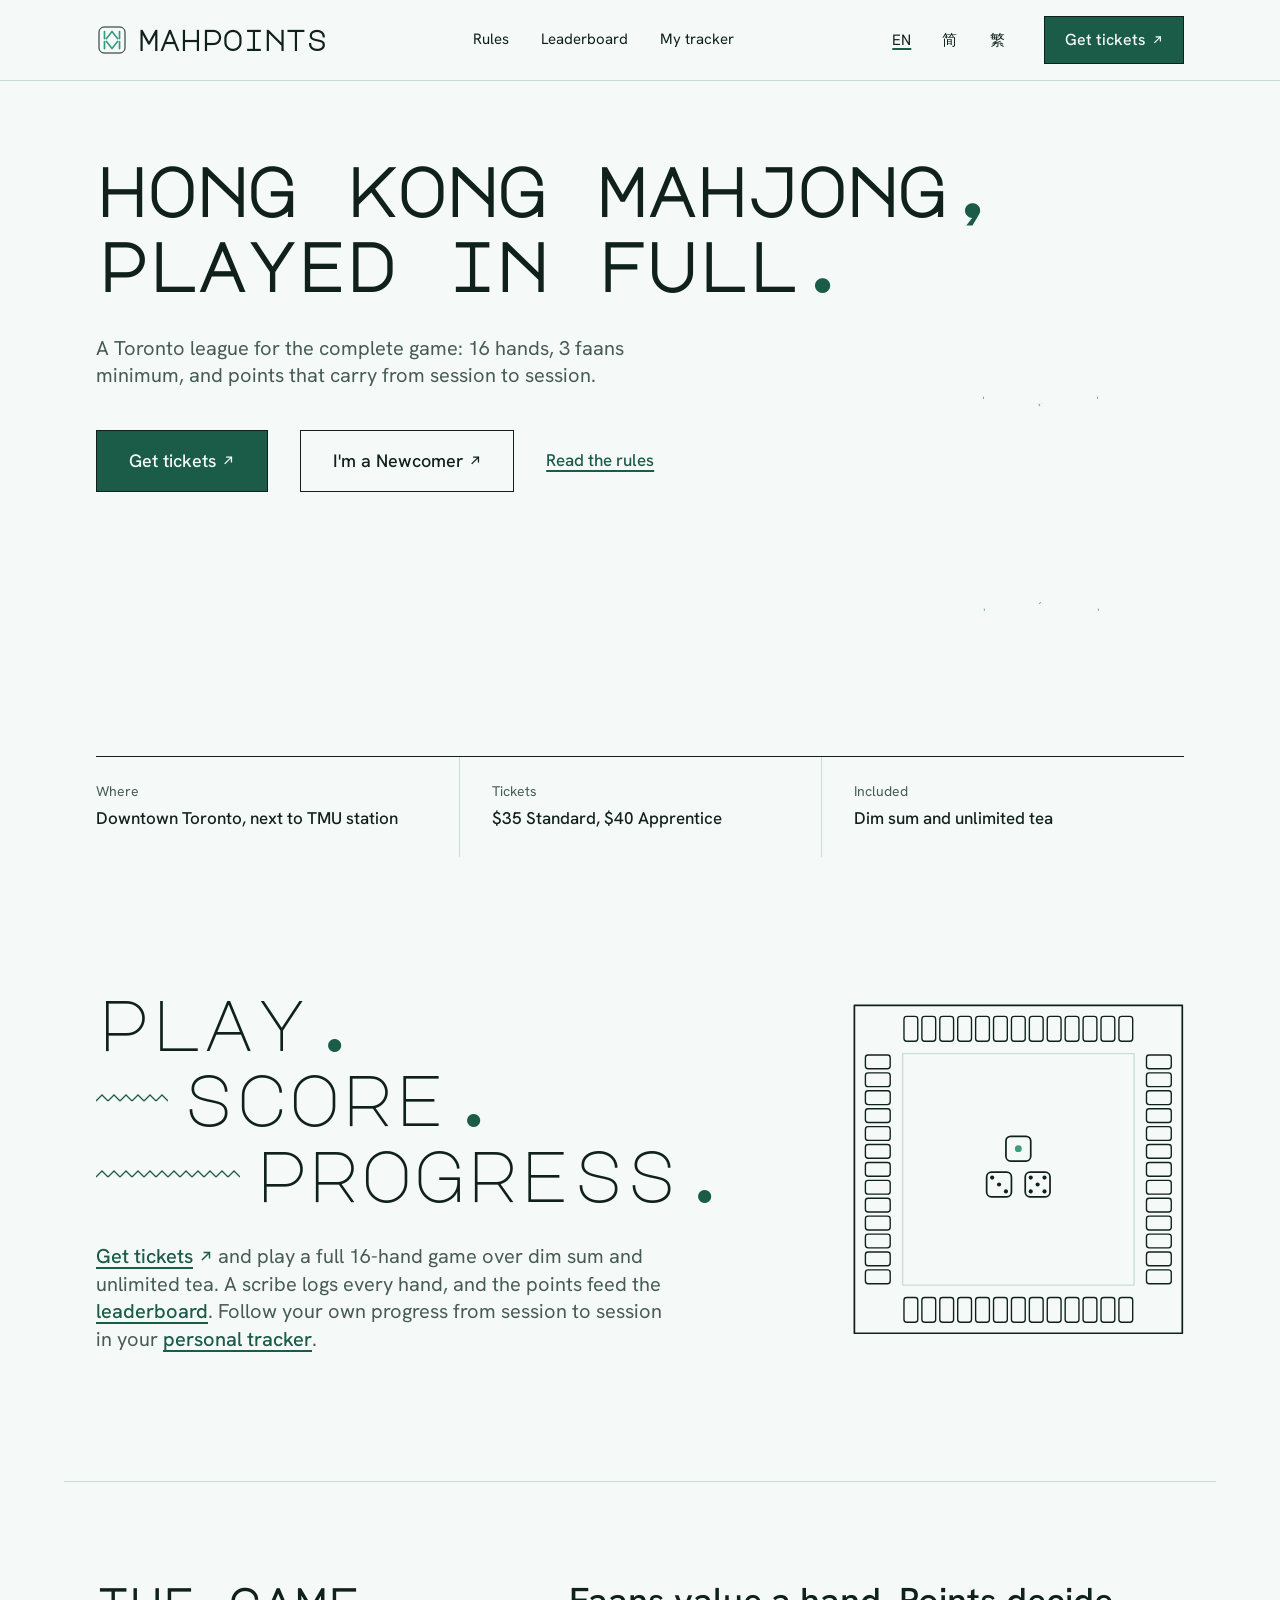
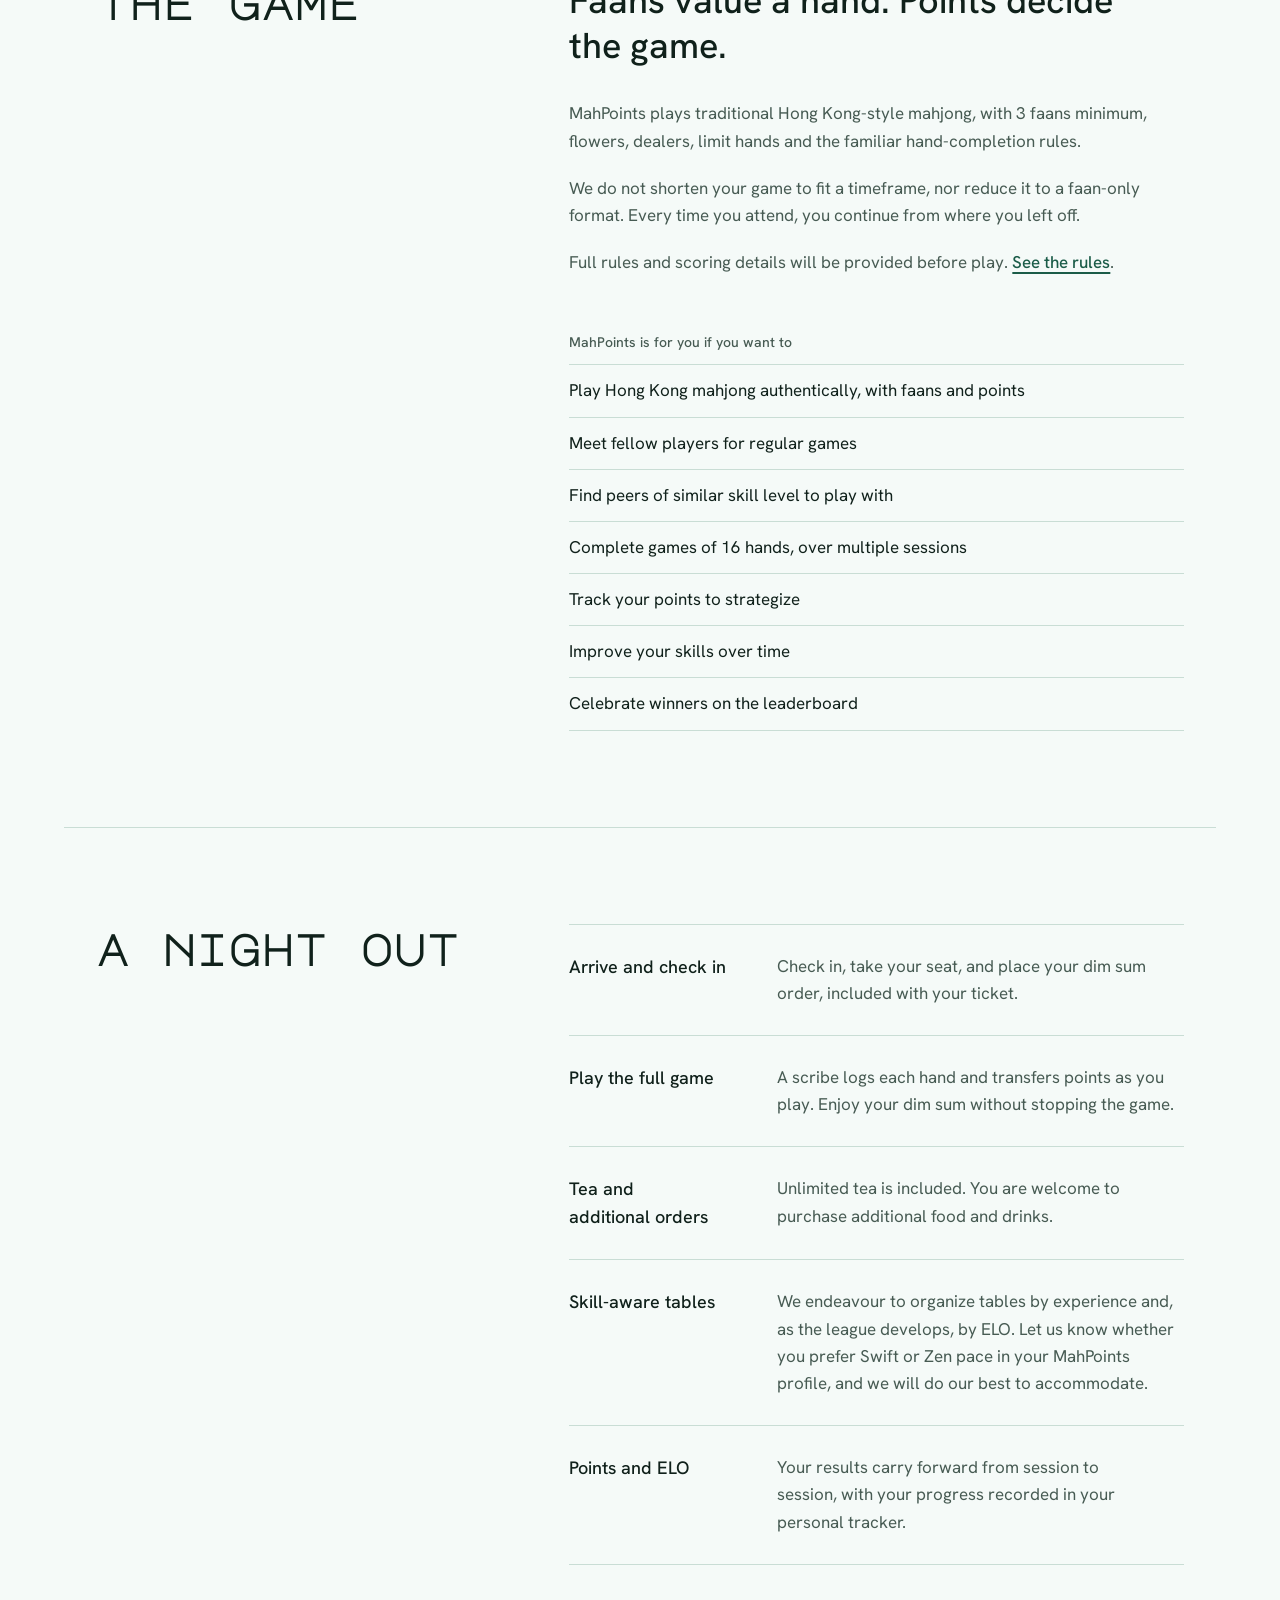
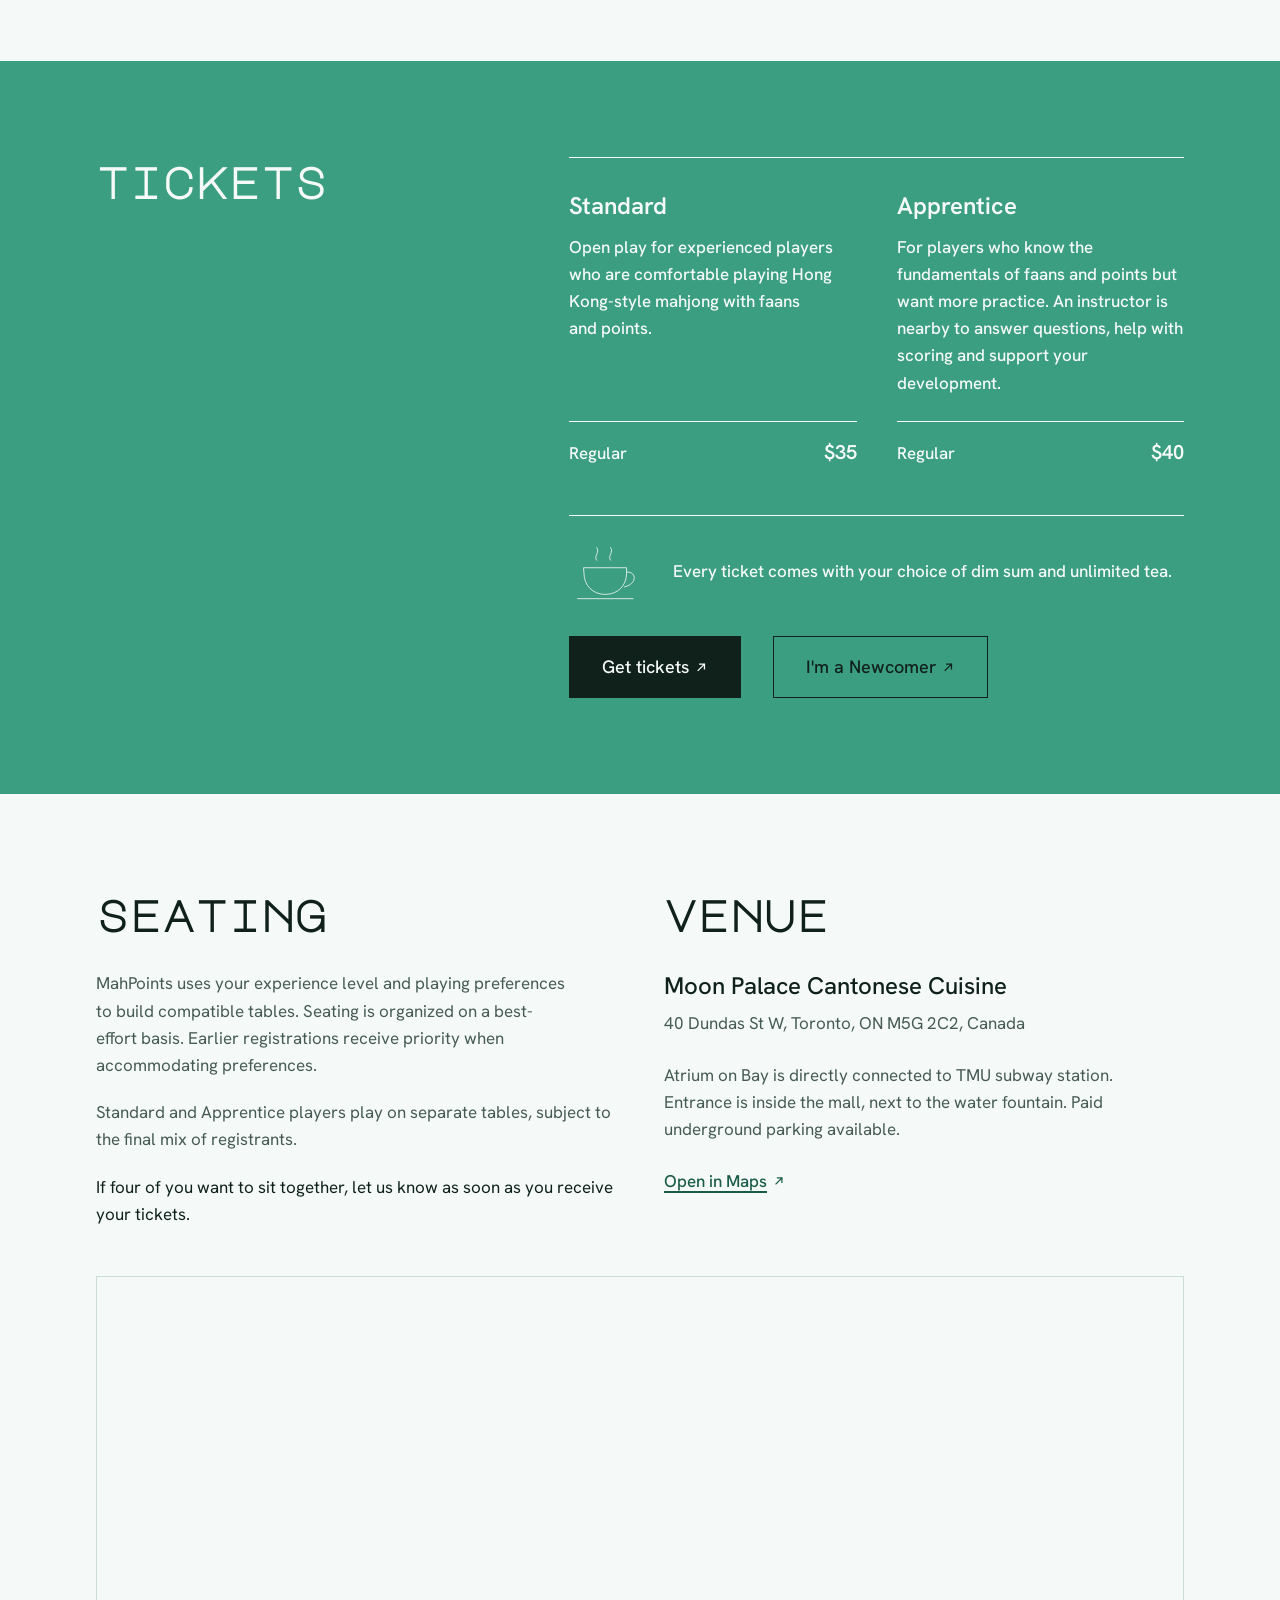
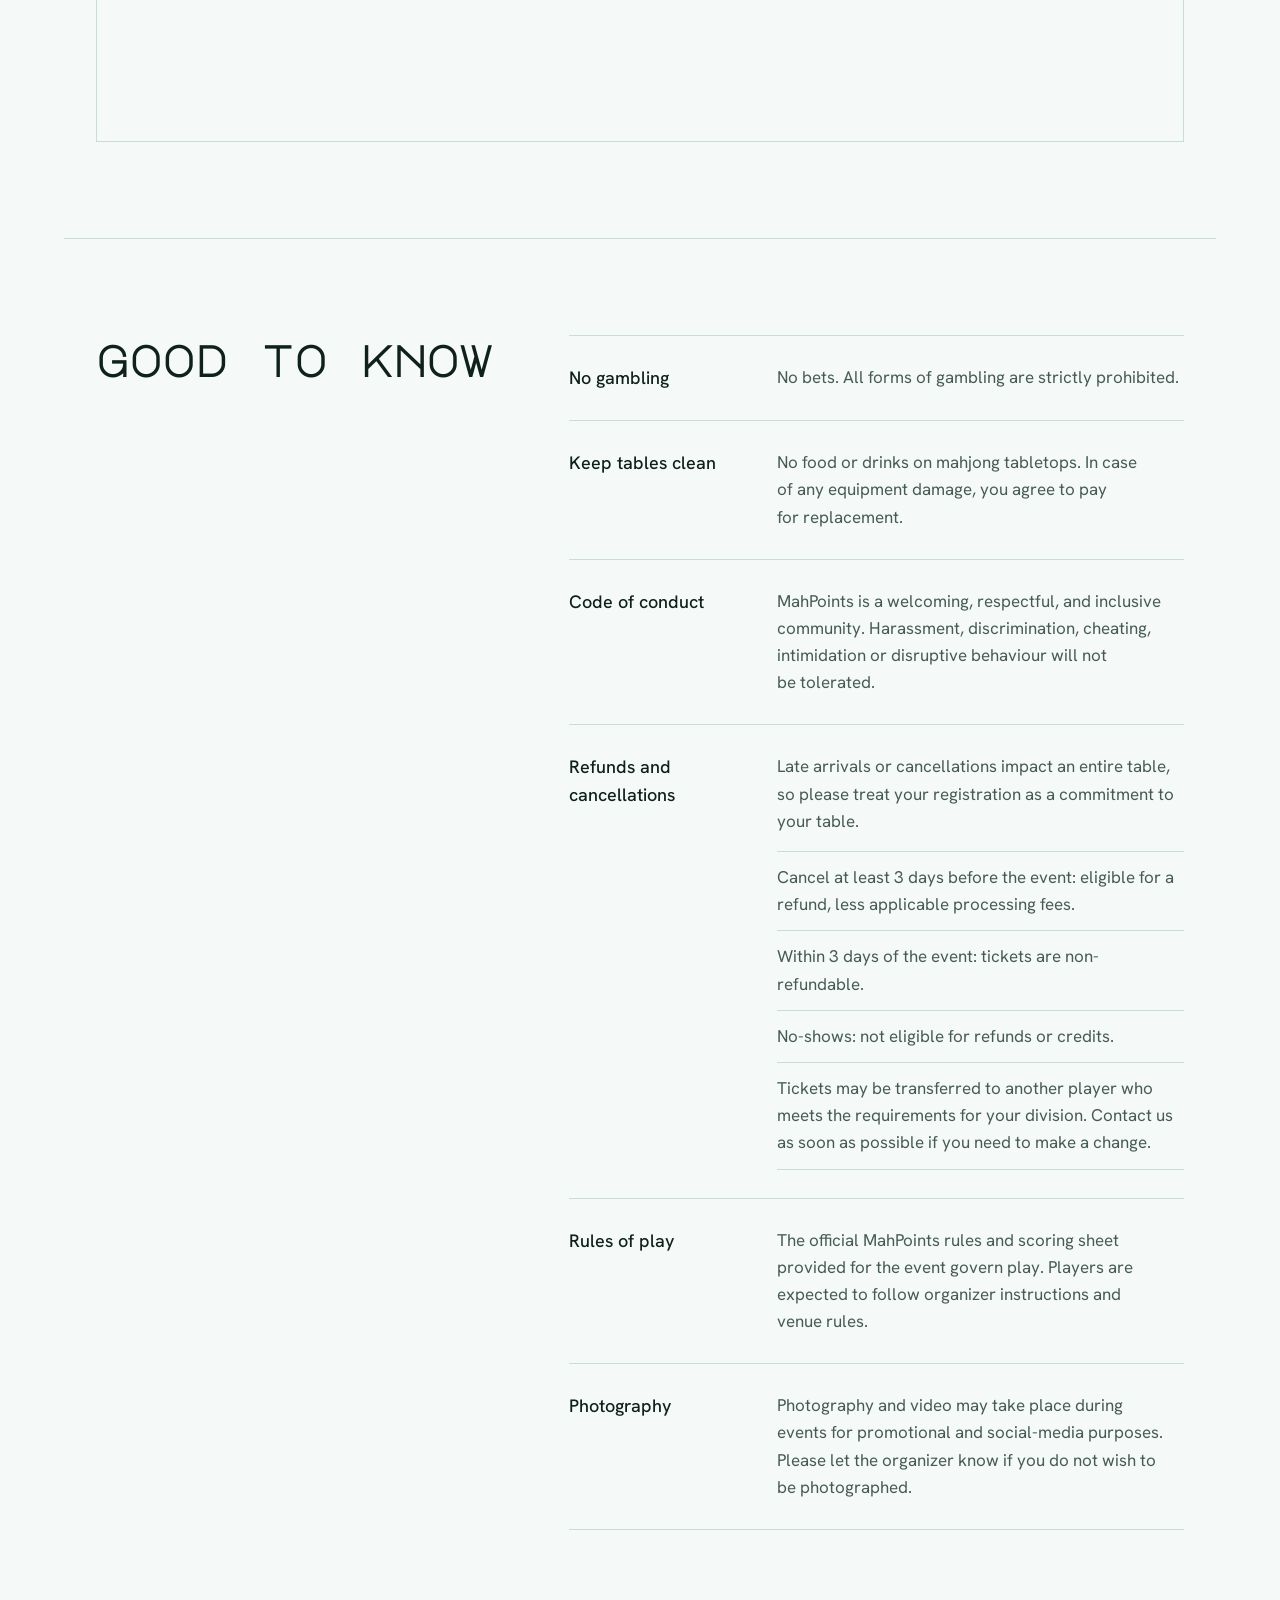
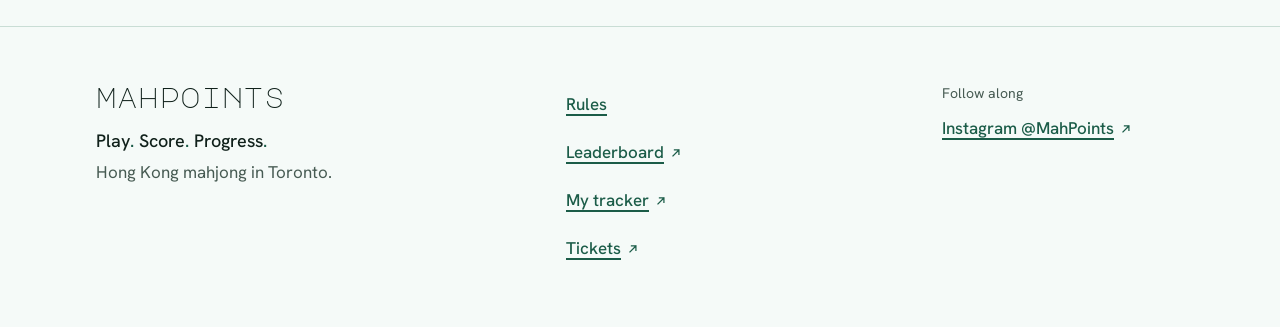
==== commit 0cfefaa5: "Updates" ====
--- a/index.html
+++ b/index.html
@@ -1 +1 @@
-<!DOCTYPE html><html lang="en"><head><meta charset="utf-8"><meta name="viewport" content="width=device-width, initial-scale=1"><meta name="description" content="A Toronto Mahjong league playing the full Hong Kong game: 16 hands, 3 faans minimum, points that carry from session to session."><meta name="theme-color" content="#3c9e80"><link rel="icon" type="image/svg+xml" href="/favicon.svg"><link rel="alternate" hreflang="en" href="https://mahpoints835.github.io/"><link rel="alternate" hreflang="zh-Hans" href="https://mahpoints835.github.io/zh-hans/"><link rel="alternate" hreflang="zh-Hant" href="https://mahpoints835.github.io/zh-hant/"><link rel="alternate" hreflang="x-default" href="https://mahpoints835.github.io/"><meta name="generator" content="Astro v7.4.0"><title>MahPoints · Hong Kong mahjong in Toronto</title><link rel="stylesheet" href="/_astro/Layout._Z23K_L6.css"></head><body><a href="#main" class="sr-only focus:not-sr-only focus:absolute focus:left-4 focus:top-4 focus:z-10 focus:bg-ink focus:px-4 focus:py-2 focus:text-ground">Skip to content</a><header class="sticky top-0 z-20 border-b border-line bg-ground"><div class="mx-auto flex max-w-6xl flex-wrap items-center justify-between gap-x-4 gap-y-1 px-5 py-3 md:gap-x-8 md:px-8"><a href="/" class="inline-flex min-h-11 items-center gap-2.5 font-display text-[1.75rem] leading-none lowercase no-underline" aria-label="MahPoints home"><img src="/favicon.svg" alt="" width="32" height="32" class="size-8">MahPoints</a><nav aria-label="Primary" class="order-3 flex w-full gap-6 text-[0.9375rem] md:order-none md:w-auto md:gap-8"><a href="/rules" class="inline-flex min-h-11 items-center no-underline hover:underline aria-[current=page]:underline">Rules</a><a href="/leaderboard" class="inline-flex min-h-11 items-center no-underline hover:underline aria-[current=page]:underline">Leaderboard</a><a href="/tracker" class="inline-flex min-h-11 items-center no-underline hover:underline aria-[current=page]:underline">My tracker</a></nav><ul class="order-2 flex gap-1 text-[0.9375rem] md:order-none" aria-label="Language"><li><a href="/" lang="en" hreflang="en" title="English" aria-label="English" aria-current="true" class="inline-flex min-h-11 min-w-11 items-center justify-center no-underline hover:underline aria-[current=true]:underline aria-[current=true]:decoration-brand-deep aria-[current=true]:decoration-2">EN</a></li><li><a href="/zh-hans/" lang="zh-Hans" hreflang="zh-Hans" title="简体中文" aria-label="简体中文" class="inline-flex min-h-11 min-w-11 items-center justify-center no-underline hover:underline aria-[current=true]:underline aria-[current=true]:decoration-brand-deep aria-[current=true]:decoration-2">简</a></li><li><a href="/zh-hant/" lang="zh-Hant" hreflang="zh-Hant" title="繁體中文" aria-label="繁體中文" class="inline-flex min-h-11 min-w-11 items-center justify-center no-underline hover:underline aria-[current=true]:underline aria-[current=true]:decoration-brand-deep aria-[current=true]:decoration-2">繁</a></li></ul><a href="https://luma.com/MahPoints" class="inline-flex min-h-14 items-center border border-ink px-8 py-4 text-lg font-medium no-underline transition-colors duration-200 bg-brand-deep text-ground hover:bg-ink" target="_blank" rel="noopener noreferrer">Get tickets<svg class="ml-1.5 inline-block h-[0.7em] w-[0.7em] align-baseline" viewBox="0 0 12 12" fill="none" stroke="currentColor" stroke-width="1.25" stroke-linecap="square" aria-hidden="true"><path d="M3 9 9 3M4.5 3H9v4.5"></path></svg><span class="sr-only"> (opens in new tab)</span></a></div></header><main id="main"><section class="mx-auto max-w-6xl px-5 pt-14 md:px-8 md:pt-24"><div class="grid gap-x-12 gap-y-8 md:grid-cols-12"><h1 class="text-[clamp(2.25rem,6.4vw,4.25rem)] leading-[1.1] md:col-span-12">hong kong mahjong,<br class="hidden md:inline"> played in full.</h1><div class="md:col-span-7"><p class="max-w-[52ch] text-xl leading-snug text-muted">A Toronto league for the complete game: 16 hands, 3 faans minimum, and points that carry from session to session.</p><div class="mt-10 flex flex-wrap items-center gap-x-8 gap-y-2"><a href="https://luma.com/MahPoints" class="inline-flex min-h-14 items-center border border-ink px-8 py-4 text-lg font-medium no-underline transition-colors duration-200 bg-brand-deep text-ground hover:bg-ink" target="_blank" rel="noopener noreferrer">Get tickets<svg class="ml-1.5 inline-block h-[0.7em] w-[0.7em] align-baseline" viewBox="0 0 12 12" fill="none" stroke="currentColor" stroke-width="1.25" stroke-linecap="square" aria-hidden="true"><path d="M3 9 9 3M4.5 3H9v4.5"></path></svg><span class="sr-only"> (opens in new tab)</span></a><a href="https://www.tinyurl.com/MahPoints" class="inline-flex min-h-14 items-center border border-ink px-8 py-4 text-lg font-medium no-underline transition-colors duration-200 bg-transparent text-ink hover:bg-ink hover:text-ground" target="_blank" rel="noopener noreferrer">I&#39;m a Newcomer<svg class="ml-1.5 inline-block h-[0.7em] w-[0.7em] align-baseline" viewBox="0 0 12 12" fill="none" stroke="currentColor" stroke-width="1.25" stroke-linecap="square" aria-hidden="true"><path d="M3 9 9 3M4.5 3H9v4.5"></path></svg><span class="sr-only"> (opens in new tab)</span></a><a href="/rules" class="link inline-flex min-h-11 items-center">Read the rules</a></div></div><div class="md:col-span-4 md:col-start-9 md:row-start-2 md:flex md:items-end md:justify-end hidden md:block"><div class="w-28 md:w-full md:max-w-[16rem]"><svg viewBox="0 0 220 280" fill="none" stroke-linejoin="round" aria-hidden="true" class="h-auto w-full"><g stroke="#10211b" stroke-width="1.25"><rect class="draw" pathLength="1" x="12" y="30" width="170" height="230" rx="16"></rect><path class="draw draw-2" pathLength="1" d="M34.7 18.7A16 16 0 0 1 46 14H184A16 16 0 0 1 200 30V228A16 16 0 0 1 195.3 239.3"></path><path class="draw draw-2" pathLength="1" d="M16.7 34.7 34.7 18.7M177.3 34.7 195.3 18.7M177.3 255.3 195.3 239.3"></path></g><g stroke="#c9ddd5" stroke-width="1"><rect class="draw draw-2" pathLength="1" x="26" y="44" width="142" height="202" rx="8"></rect></g><g stroke="#3c9e80" stroke-width="2" fill="#f5faf8"><g transform="translate(77 95) rotate(30.96375653207352)"><rect class="draw draw-3" pathLength="1" x="-6" y="-40.8166632639171" width="12" height="81.6333265278342" rx="6"></rect><path class="draw draw-3" pathLength="1" d="M-6 0H6"></path></g><g transform="translate(117 95) rotate(-30.96375653207352)"><rect class="draw draw-3" pathLength="1" x="-6" y="-40.8166632639171" width="12" height="81.6333265278342" rx="6"></rect><path class="draw draw-3" pathLength="1" d="M-6 0H6"></path></g><g transform="translate(48 94) rotate(0)"><rect class="draw draw-3" pathLength="1" x="-6" y="-40" width="12" height="80" rx="6"></rect><path class="draw draw-3" pathLength="1" d="M-6 0H6"></path></g><g transform="translate(146 94) rotate(0)"><rect class="draw draw-3" pathLength="1" x="-6" y="-40" width="12" height="80" rx="6"></rect><path class="draw draw-3" pathLength="1" d="M-6 0H6"></path></g><g transform="translate(77 195) rotate(149.03624346792648)"><rect class="draw draw-3" pathLength="1" x="-6" y="-40.8166632639171" width="12" height="81.6333265278342" rx="6"></rect><path class="draw draw-3" pathLength="1" d="M-6 0H6"></path></g><g transform="translate(117 195) rotate(-149.03624346792648)"><rect class="draw draw-3" pathLength="1" x="-6" y="-40.8166632639171" width="12" height="81.6333265278342" rx="6"></rect><path class="draw draw-3" pathLength="1" d="M-6 0H6"></path></g><g transform="translate(48 196) rotate(180)"><rect class="draw draw-3" pathLength="1" x="-6" y="-40" width="12" height="80" rx="6"></rect><path class="draw draw-3" pathLength="1" d="M-6 0H6"></path></g><g transform="translate(146 196) rotate(180)"><rect class="draw draw-3" pathLength="1" x="-6" y="-40" width="12" height="80" rx="6"></rect><path class="draw draw-3" pathLength="1" d="M-6 0H6"></path></g></g></svg></div></div></div><div class="rule-in mt-16 h-px bg-ink md:mt-24" aria-hidden="true"></div><dl class="grid md:grid-cols-3"><div class="border-b border-line py-6 md:border-b-0 md:pr-8"><dt class="text-sm text-muted">Where</dt><dd class="mt-1 font-medium">Downtown Toronto, next to TMU station</dd></div><div class="border-b border-line py-6 md:border-b-0 md:border-l md:border-line md:px-8"><dt class="text-sm text-muted">Tickets</dt><dd class="prices mt-1 font-medium">$35 Standard, $40 Apprentice</dd></div><div class="py-6 md:border-l md:border-line md:pl-8"><dt class="text-sm text-muted">Included</dt><dd class="mt-1 font-medium">Dim sum and unlimited tea</dd></div></dl></section><section aria-label="How the league works" class="mx-auto mt-20 max-w-6xl px-5 md:mt-32 md:px-8"><div class="grid gap-x-12 md:grid-cols-12"><div class="md:col-span-7"><p class="text-[clamp(2.25rem,6vw,4.5rem)] font-display leading-[1.05] lowercase text-balance"><span>Play</span><span class="text-brand-deep">.</span> <span>Score</span><span class="text-brand-deep">.</span> <span>Progress</span><span class="text-brand-deep">.</span> </p><p class="mt-6 max-w-[52ch] text-xl leading-snug text-muted md:mt-8"><a class="link" href="https://luma.com/MahPoints" target="_blank" rel="noopener noreferrer">Get tickets<svg class="ml-1.5 inline-block h-[0.7em] w-[0.7em] align-baseline" viewBox="0 0 12 12" fill="none" stroke="currentColor" stroke-width="1.25" stroke-linecap="square" aria-hidden="true"><path d="M3 9 9 3M4.5 3H9v4.5"></path></svg><span class="sr-only"> (opens in new tab)</span></a> and play a full 16-hand game over dim sum and unlimited tea. A scribe logs every hand, and the points feed the <a class="link" href="/leaderboard">leaderboard</a>. Follow your own progress from session to session in your <a class="link" href="/tracker">personal tracker</a>.</p></div><div class="hidden md:col-span-4 md:col-start-9 md:flex md:items-center md:justify-end"><div class="w-full"><svg viewBox="0 0 240 240" fill="none" stroke-linejoin="round" aria-hidden="true" class="h-auto w-full"><rect x="1" y="1" width="238" height="238" stroke="#10211b" stroke-width="1.25"></rect><rect x="36" y="36" width="168" height="168" stroke="#c9ddd5" stroke-width="1"></rect><g stroke="#10211b" stroke-width="1"><g transform="rotate(0 120 120)"><rect class="bob" style="--i:0" x="37" y="9" width="10" height="18" rx="2"></rect><rect class="bob" style="--i:1" x="50" y="9" width="10" height="18" rx="2"></rect><rect class="bob" style="--i:2" x="63" y="9" width="10" height="18" rx="2"></rect><rect class="bob" style="--i:3" x="76" y="9" width="10" height="18" rx="2"></rect><rect class="bob" style="--i:4" x="89" y="9" width="10" height="18" rx="2"></rect><rect class="bob" style="--i:5" x="102" y="9" width="10" height="18" rx="2"></rect><rect class="bob" style="--i:6" x="115" y="9" width="10" height="18" rx="2"></rect><rect class="bob" style="--i:7" x="128" y="9" width="10" height="18" rx="2"></rect><rect class="bob" style="--i:8" x="141" y="9" width="10" height="18" rx="2"></rect><rect class="bob" style="--i:9" x="154" y="9" width="10" height="18" rx="2"></rect><rect class="bob" style="--i:10" x="167" y="9" width="10" height="18" rx="2"></rect><rect class="bob" style="--i:11" x="180" y="9" width="10" height="18" rx="2"></rect><rect class="bob" style="--i:12" x="193" y="9" width="10" height="18" rx="2"></rect></g><g transform="rotate(90 120 120)"><rect class="bob" style="--i:13" x="37" y="9" width="10" height="18" rx="2"></rect><rect class="bob" style="--i:14" x="50" y="9" width="10" height="18" rx="2"></rect><rect class="bob" style="--i:15" x="63" y="9" width="10" height="18" rx="2"></rect><rect class="bob" style="--i:16" x="76" y="9" width="10" height="18" rx="2"></rect><rect class="bob" style="--i:17" x="89" y="9" width="10" height="18" rx="2"></rect><rect class="bob" style="--i:18" x="102" y="9" width="10" height="18" rx="2"></rect><rect class="bob" style="--i:19" x="115" y="9" width="10" height="18" rx="2"></rect><rect class="bob" style="--i:20" x="128" y="9" width="10" height="18" rx="2"></rect><rect class="bob" style="--i:21" x="141" y="9" width="10" height="18" rx="2"></rect><rect class="bob" style="--i:22" x="154" y="9" width="10" height="18" rx="2"></rect><rect class="bob" style="--i:23" x="167" y="9" width="10" height="18" rx="2"></rect><rect class="bob" style="--i:24" x="180" y="9" width="10" height="18" rx="2"></rect><rect class="bob" style="--i:25" x="193" y="9" width="10" height="18" rx="2"></rect></g><g transform="rotate(180 120 120)"><rect class="bob" style="--i:26" x="37" y="9" width="10" height="18" rx="2"></rect><rect class="bob" style="--i:27" x="50" y="9" width="10" height="18" rx="2"></rect><rect class="bob" style="--i:28" x="63" y="9" width="10" height="18" rx="2"></rect><rect class="bob" style="--i:29" x="76" y="9" width="10" height="18" rx="2"></rect><rect class="bob" style="--i:30" x="89" y="9" width="10" height="18" rx="2"></rect><rect class="bob" style="--i:31" x="102" y="9" width="10" height="18" rx="2"></rect><rect class="bob" style="--i:32" x="115" y="9" width="10" height="18" rx="2"></rect><rect class="bob" style="--i:33" x="128" y="9" width="10" height="18" rx="2"></rect><rect class="bob" style="--i:34" x="141" y="9" width="10" height="18" rx="2"></rect><rect class="bob" style="--i:35" x="154" y="9" width="10" height="18" rx="2"></rect><rect class="bob" style="--i:36" x="167" y="9" width="10" height="18" rx="2"></rect><rect class="bob" style="--i:37" x="180" y="9" width="10" height="18" rx="2"></rect><rect class="bob" style="--i:38" x="193" y="9" width="10" height="18" rx="2"></rect></g><g transform="rotate(270 120 120)"><rect class="bob" style="--i:39" x="37" y="9" width="10" height="18" rx="2"></rect><rect class="bob" style="--i:40" x="50" y="9" width="10" height="18" rx="2"></rect><rect class="bob" style="--i:41" x="63" y="9" width="10" height="18" rx="2"></rect><rect class="bob" style="--i:42" x="76" y="9" width="10" height="18" rx="2"></rect><rect class="bob" style="--i:43" x="89" y="9" width="10" height="18" rx="2"></rect><rect class="bob" style="--i:44" x="102" y="9" width="10" height="18" rx="2"></rect><rect class="bob" style="--i:45" x="115" y="9" width="10" height="18" rx="2"></rect><rect class="bob" style="--i:46" x="128" y="9" width="10" height="18" rx="2"></rect><rect class="bob" style="--i:47" x="141" y="9" width="10" height="18" rx="2"></rect><rect class="bob" style="--i:48" x="154" y="9" width="10" height="18" rx="2"></rect><rect class="bob" style="--i:49" x="167" y="9" width="10" height="18" rx="2"></rect><rect class="bob" style="--i:50" x="180" y="9" width="10" height="18" rx="2"></rect><rect class="bob" style="--i:51" x="193" y="9" width="10" height="18" rx="2"></rect></g></g><g stroke="#10211b" stroke-width="1.25" fill="#f5faf8"><rect x="111" y="96" width="18" height="18" rx="3.5"></rect><rect x="97" y="122" width="18" height="18" rx="3.5"></rect><rect x="125" y="122" width="18" height="18" rx="3.5"></rect></g><circle cx="120" cy="105" r="2.5" fill="#3c9e80"></circle><circle cx="101" cy="126" r="1.5" fill="#10211b"></circle><circle cx="106" cy="131" r="1.5" fill="#10211b"></circle><circle cx="111" cy="136" r="1.5" fill="#10211b"></circle><circle cx="129" cy="126" r="1.5" fill="#10211b"></circle><circle cx="139" cy="126" r="1.5" fill="#10211b"></circle><circle cx="134" cy="131" r="1.5" fill="#10211b"></circle><circle cx="129" cy="136" r="1.5" fill="#10211b"></circle><circle cx="139" cy="136" r="1.5" fill="#10211b"></circle></svg></div></div></div></section><section id="game" class="mx-auto mt-24 max-w-6xl scroll-mt-8 border-t border-line px-5 py-16 md:mt-32 md:px-8 md:py-24"><div class="grid gap-10 md:grid-cols-12 md:gap-12"><h2 class="text-[2.5rem] leading-[1.1] md:col-span-5 md:text-[2.75rem]">the game</h2><div class="md:col-span-7"><p class="max-w-[30ch] text-3xl leading-tight font-medium md:text-4xl">Faans value a hand. Points decide the game.</p><div class="mt-8 max-w-[62ch] space-y-5 text-muted"><p>MahPoints plays traditional Hong Kong-style mahjong, with 3 faans minimum, flowers, dealers, limit hands and the familiar hand-completion rules.</p><p>We do not shorten your game to fit a timeframe, nor reduce it to a faan-only format. Every time you attend, you continue from where you left off.</p><p>Full rules and scoring details will be provided before play. <a href="/rules" class="link">See the rules</a>.</p></div><h3 class="mt-14 text-sm font-medium text-muted">MahPoints is for you if you want to</h3><ul class="mt-3 border-t border-line"><li class="border-b border-line py-3">Play Hong Kong mahjong authentically, with faans and points</li><li class="border-b border-line py-3">Meet fellow players for regular games</li><li class="border-b border-line py-3">Find peers of similar skill level to play with</li><li class="border-b border-line py-3">Complete games of 16 hands, over multiple sessions</li><li class="border-b border-line py-3">Track your points to strategize</li><li class="border-b border-line py-3">Improve your skills over time</li><li class="border-b border-line py-3">Celebrate winners on the leaderboard</li></ul></div></div></section><section id="night" class="mx-auto max-w-6xl scroll-mt-8 border-t border-line px-5 py-16 md:px-8 md:py-24"><div class="grid gap-10 md:grid-cols-12 md:gap-12"><h2 class="text-[2.5rem] leading-[1.1] md:col-span-5 md:text-[2.75rem]">a night out</h2><ul class="border-t border-line md:col-span-7"><li class="grid gap-2 border-b border-line py-7 md:grid-cols-[11rem_1fr] md:gap-8"><h3 class="text-lg font-medium">Arrive and check in</h3><p class="max-w-[52ch] text-muted">Check in, take your seat, and place your dim sum order, included with your ticket.</p></li><li class="grid gap-2 border-b border-line py-7 md:grid-cols-[11rem_1fr] md:gap-8"><h3 class="text-lg font-medium">Play the full game</h3><p class="max-w-[52ch] text-muted">A scribe logs each hand and transfers points as you play. Enjoy your dim sum without stopping the game.</p></li><li class="grid gap-2 border-b border-line py-7 md:grid-cols-[11rem_1fr] md:gap-8"><h3 class="text-lg font-medium">Tea and additional orders</h3><p class="max-w-[52ch] text-muted">Unlimited tea is included. You are welcome to purchase additional food and drinks.</p></li><li class="grid gap-2 border-b border-line py-7 md:grid-cols-[11rem_1fr] md:gap-8"><h3 class="text-lg font-medium">Skill-aware tables</h3><p class="max-w-[52ch] text-muted">We endeavour to organize tables by experience and, as the league develops, by ELO. Let us know whether you prefer Swift or Zen pace in your MahPoints profile, and we will do our best to accommodate.</p></li><li class="grid gap-2 border-b border-line py-7 md:grid-cols-[11rem_1fr] md:gap-8"><h3 class="text-lg font-medium">Points and ELO</h3><p class="max-w-[52ch] text-muted">Your results carry forward from session to session, with your progress recorded in your personal tracker.</p></li></ul></div></section><section id="tickets" class="on-brand scroll-mt-8 bg-brand font-medium text-ground"><div class="mx-auto max-w-6xl px-5 py-16 md:px-8 md:py-24"><div class="grid gap-10 md:grid-cols-12 md:gap-12"><h2 class="text-[2.5rem] leading-[1.1] md:col-span-5 md:text-[2.75rem]">tickets</h2><div class="md:col-span-7"><div class="grid gap-x-10 border-t border-ground md:grid-cols-2"><div class="flex flex-col border-b border-ground py-8 last:border-b-0 md:border-b-0"><h3 class="text-2xl font-semibold">Standard</h3><p class="mb-6 mt-3 max-w-[40ch]">Open play for experienced players who are comfortable playing Hong Kong-style mahjong with faans and points.</p><dl class="prices mt-auto space-y-2 border-t border-ground pt-4"><div class="flex items-baseline justify-between gap-4"><dt>Regular</dt><dd class="text-xl font-semibold">$35</dd></div></dl></div><div class="flex flex-col border-b border-ground py-8 last:border-b-0 md:border-b-0"><h3 class="text-2xl font-semibold">Apprentice</h3><p class="mb-6 mt-3 max-w-[40ch]">For players who know the fundamentals of faans and points but want more practice. An instructor is nearby to answer questions, help with scoring and support your development.</p><dl class="prices mt-auto space-y-2 border-t border-ground pt-4"><div class="flex items-baseline justify-between gap-4"><dt>Regular</dt><dd class="text-xl font-semibold">$40</dd></div></dl></div></div><div class="mt-4 flex items-center gap-6 border-t border-ground pt-6"><div class="w-20 shrink-0"><svg viewBox="0 0 150 120" fill="none" stroke="currentColor" stroke-width="1.5" stroke-linecap="round" stroke-linejoin="round" aria-hidden="true" class="h-auto w-full"><path d="M28 52H108V62C108 86 91 102 68 102C45 102 28 86 28 62Z"></path><path d="M108 60C126 58 130 82 104 88"></path><path d="M16 110H120"></path><path d="M52 38C45 30 59 24 52 14"></path><path d="M78 38C71 30 85 24 78 14"></path></svg></div><p>Every ticket comes with your choice of dim sum and unlimited tea.</p></div><div class="mt-8 flex flex-wrap gap-x-8 gap-y-4"><a href="https://luma.com/MahPoints" class="inline-flex min-h-14 items-center border border-ink px-8 py-4 text-lg font-medium no-underline transition-colors duration-200 bg-ink text-ground hover:bg-ground hover:text-ink" target="_blank" rel="noopener noreferrer">Get tickets<svg class="ml-1.5 inline-block h-[0.7em] w-[0.7em] align-baseline" viewBox="0 0 12 12" fill="none" stroke="currentColor" stroke-width="1.25" stroke-linecap="square" aria-hidden="true"><path d="M3 9 9 3M4.5 3H9v4.5"></path></svg><span class="sr-only"> (opens in new tab)</span></a><a href="https://www.tinyurl.com/MahPoints" class="inline-flex min-h-14 items-center border border-ink px-8 py-4 text-lg font-medium no-underline transition-colors duration-200 bg-transparent text-ink hover:bg-ink hover:text-ground" target="_blank" rel="noopener noreferrer">I&#39;m a Newcomer<svg class="ml-1.5 inline-block h-[0.7em] w-[0.7em] align-baseline" viewBox="0 0 12 12" fill="none" stroke="currentColor" stroke-width="1.25" stroke-linecap="square" aria-hidden="true"><path d="M3 9 9 3M4.5 3H9v4.5"></path></svg><span class="sr-only"> (opens in new tab)</span></a></div></div></div></div></section><section id="seating" class="mx-auto max-w-6xl scroll-mt-8 px-5 py-16 md:px-8 md:py-24"><div class="grid gap-16 md:grid-cols-2 md:gap-12"><div><h2 class="text-[2.5rem] leading-[1.1] md:text-[2.75rem]">seating</h2><div class="mt-8 max-w-[52ch] space-y-5 text-muted"><p>MahPoints uses your experience level and playing preferences to build compatible tables. Seating is organized on a best-effort basis. Earlier registrations receive priority when accommodating preferences.</p><p>Standard and Apprentice players play on separate tables, subject to the final mix of registrants.</p><p class="text-ink">If four of you want to sit together, let us know as soon as you receive your tickets.</p></div></div><div id="venue" class="scroll-mt-8"><h2 class="text-[2.5rem] leading-[1.1] md:text-[2.75rem]">venue</h2><div class="mt-8"><p class="text-2xl font-medium">Moon Palace Cantonese Cuisine</p><address class="mt-2 not-italic text-muted">40 Dundas St W, Toronto, ON M5G 2C2, Canada</address><p class="mt-6 max-w-[52ch] text-muted">Atrium on Bay is directly connected to TMU subway station. Entrance is inside the mall, next to the water fountain. Paid underground parking available.</p><a class="link mt-4 inline-flex min-h-11 items-center" href="https://www.google.com/maps/search/?api=1&amp;query=Moon+Palace+Cantonese+Cuisine+40+Dundas+St+W+Toronto" target="_blank" rel="noopener noreferrer">Open in Maps<svg class="ml-1.5 inline-block h-[0.7em] w-[0.7em] align-baseline" viewBox="0 0 12 12" fill="none" stroke="currentColor" stroke-width="1.25" stroke-linecap="square" aria-hidden="true"><path d="M3 9 9 3M4.5 3H9v4.5"></path></svg><span class="sr-only"> (opens in new tab)</span></a></div></div><iframe class="-mt-10 aspect-4/3 w-full border border-line md:col-span-2 md:mt-0 md:aspect-21/9" src="https://www.google.com/maps/embed?pb=!1m18!1m12!1m3!1d3871.3707715314085!2d-79.38497632298436!3d43.65619017110202!2m3!1f0!2f0!3f0!3m2!1i1024!2i768!4f13.1!3m3!1m2!1s0x882b35c391f8b903%3A0x7b3018cea77334b5!2sMoon%20Palace%20Cantonese%20Cuisine!5e1!3m2!1sen!2sca!4v1792209963927!5m2!1sen!2sca" title="Map of Moon Palace Cantonese Cuisine" loading="lazy" referrerpolicy="strict-origin-when-cross-origin" allowfullscreen></iframe></div></section><section id="good-to-know" class="mx-auto max-w-6xl scroll-mt-8 border-t border-line px-5 py-16 md:px-8 md:py-24"><div class="grid gap-10 md:grid-cols-12 md:gap-12"><h2 class="text-[2.5rem] leading-[1.1] md:col-span-5 md:text-[2.75rem]">good to know</h2><ul class="border-t border-line md:col-span-7"><li class="grid gap-2 border-b border-line py-7 md:grid-cols-[11rem_1fr] md:gap-8"><h3 class="text-lg font-medium">No gambling</h3><div><p class="max-w-[52ch] text-muted">No bets. All forms of gambling are strictly prohibited.</p></div></li><li class="grid gap-2 border-b border-line py-7 md:grid-cols-[11rem_1fr] md:gap-8"><h3 class="text-lg font-medium">Keep tables clean</h3><div><p class="max-w-[52ch] text-muted">No food or drinks on mahjong tabletops. In case of any equipment damage, you agree to pay for replacement.</p></div></li><li class="grid gap-2 border-b border-line py-7 md:grid-cols-[11rem_1fr] md:gap-8"><h3 class="text-lg font-medium">Code of conduct</h3><div><p class="max-w-[52ch] text-muted">MahPoints is a welcoming, respectful, and inclusive community. Harassment, discrimination, cheating, intimidation or disruptive behaviour will not be tolerated.</p></div></li><li class="grid gap-2 border-b border-line py-7 md:grid-cols-[11rem_1fr] md:gap-8"><h3 class="text-lg font-medium">Refunds and cancellations</h3><div><p class="max-w-[52ch] text-muted">Late arrivals or cancellations impact an entire table, so please treat your registration as a commitment to your table.</p><ul class="mt-4 max-w-[52ch] border-t border-line text-muted"><li class="border-b border-line py-3">Cancel at least 3 days before the event: eligible for a refund, less applicable processing fees.</li><li class="border-b border-line py-3">Within 3 days of the event: tickets are non-refundable.</li><li class="border-b border-line py-3">No-shows: not eligible for refunds or credits.</li><li class="border-b border-line py-3">Tickets may be transferred to another player who meets the requirements for your division. Contact us as soon as possible if you need to make a change.</li></ul></div></li><li class="grid gap-2 border-b border-line py-7 md:grid-cols-[11rem_1fr] md:gap-8"><h3 class="text-lg font-medium">Rules of play</h3><div><p class="max-w-[52ch] text-muted">The official MahPoints rules and scoring sheet provided for the event govern play. Players are expected to follow organizer instructions and venue rules.</p></div></li><li class="grid gap-2 border-b border-line py-7 md:grid-cols-[11rem_1fr] md:gap-8"><h3 class="text-lg font-medium">Photography</h3><div><p class="max-w-[52ch] text-muted">Photography and video may take place during events for promotional and social-media purposes. Please let the organizer know if you do not wish to be photographed.</p></div></li></ul></div></section></main><footer class="border-t border-line"><div class="mx-auto grid max-w-6xl gap-10 px-5 py-14 md:grid-cols-12 md:px-8"><div class="md:col-span-5"><p class="font-display text-[1.75rem] leading-none lowercase">MahPoints</p><p class="mt-4 text-lg font-medium"><span class="whitespace-nowrap">Play<span class="text-brand-deep">.</span></span> <span class="whitespace-nowrap">Score<span class="text-brand-deep">.</span></span> <span class="whitespace-nowrap">Progress<span class="text-brand-deep">.</span></span> </p><p class="mt-1 max-w-[34ch] text-muted">Hong Kong mahjong in Toronto.</p></div><nav aria-label="Footer" class="md:col-span-4"><ul class="space-y-1"><li><a class="link inline-flex min-h-11 items-center" href="/rules">Rules</a></li><li><a class="link inline-flex min-h-11 items-center" href="/leaderboard" target="_blank" rel="noopener noreferrer">Leaderboard<svg class="ml-1.5 inline-block h-[0.7em] w-[0.7em] align-baseline" viewBox="0 0 12 12" fill="none" stroke="currentColor" stroke-width="1.25" stroke-linecap="square" aria-hidden="true"><path d="M3 9 9 3M4.5 3H9v4.5"></path></svg><span class="sr-only"> (opens in new tab)</span></a></li><li><a class="link inline-flex min-h-11 items-center" href="/tracker" target="_blank" rel="noopener noreferrer">My tracker<svg class="ml-1.5 inline-block h-[0.7em] w-[0.7em] align-baseline" viewBox="0 0 12 12" fill="none" stroke="currentColor" stroke-width="1.25" stroke-linecap="square" aria-hidden="true"><path d="M3 9 9 3M4.5 3H9v4.5"></path></svg><span class="sr-only"> (opens in new tab)</span></a></li><li><a class="link inline-flex min-h-11 items-center" href="https://luma.com/MahPoints" target="_blank" rel="noopener noreferrer">Tickets<svg class="ml-1.5 inline-block h-[0.7em] w-[0.7em] align-baseline" viewBox="0 0 12 12" fill="none" stroke="currentColor" stroke-width="1.25" stroke-linecap="square" aria-hidden="true"><path d="M3 9 9 3M4.5 3H9v4.5"></path></svg><span class="sr-only"> (opens in new tab)</span></a></li></ul></nav><div class="md:col-span-3"><p class="text-sm text-muted">Follow along</p><a class="link mt-1 inline-flex min-h-11 items-center" href="https://www.instagram.com/mahpoints/" target="_blank" rel="noopener noreferrer">Instagram @MahPoints<svg class="ml-1.5 inline-block h-[0.7em] w-[0.7em] align-baseline" viewBox="0 0 12 12" fill="none" stroke="currentColor" stroke-width="1.25" stroke-linecap="square" aria-hidden="true"><path d="M3 9 9 3M4.5 3H9v4.5"></path></svg><span class="sr-only"> (opens in new tab)</span></a></div></div></footer></body></html>+<!DOCTYPE html><html lang="en"><head><meta charset="utf-8"><meta name="viewport" content="width=device-width, initial-scale=1"><meta name="description" content="A Toronto Mahjong league playing the full Hong Kong game: 16 hands, 3 faans minimum, points that carry from session to session."><meta name="theme-color" content="#3c9e80"><link rel="icon" type="image/svg+xml" href="/favicon.svg"><link rel="alternate" hreflang="en" href="https://mahpoints835.github.io/"><link rel="alternate" hreflang="zh-Hans" href="https://mahpoints835.github.io/zh-hans/"><link rel="alternate" hreflang="zh-Hant" href="https://mahpoints835.github.io/zh-hant/"><link rel="alternate" hreflang="x-default" href="https://mahpoints835.github.io/"><meta name="generator" content="Astro v7.4.0"><title>MahPoints · Hong Kong mahjong in Toronto</title><link rel="stylesheet" href="/_astro/Layout.0wNnzNIP.css"></head><body class="pb-14 lg:pb-0"><a href="#main" class="sr-only focus:not-sr-only focus:absolute focus:left-4 focus:top-4 focus:z-10 focus:bg-ink focus:px-4 focus:py-2 focus:text-ground">Skip to content</a><!-- Mobile: a scrolling top bar (wordmark, language) plus a fixed four-cell bottom bar. lg+: one sticky row. --><header class="top-0 z-20 border-b border-line bg-ground lg:sticky"><div class="mx-auto flex h-16 max-w-6xl items-center justify-between gap-6 px-5 lg:h-20 md:px-8"><a href="/" class="inline-flex min-h-11 items-center gap-2 font-display text-[1.375rem] font-bold leading-none lowercase no-underline lg:gap-2.5 lg:text-[1.75rem]" aria-label="MahPoints home"><img src="/favicon.svg" alt="" width="32" height="32" class="size-7 lg:size-8">MahPoints</a><nav aria-label="Primary" class="fixed inset-x-0 bottom-0 z-20 grid grid-cols-4 border-t border-ink bg-ground text-sm lg:static lg:flex lg:gap-8 lg:border-0 lg:bg-transparent lg:text-[0.9375rem]"><a href="/rules" class="relative inline-flex min-h-14 items-center justify-center border-l border-line px-1 no-underline first:border-l-0 hover:underline aria-[current=page]:before:absolute aria-[current=page]:before:inset-x-0 aria-[current=page]:before:top-0 aria-[current=page]:before:h-0.5 aria-[current=page]:before:bg-ink lg:min-h-11 lg:justify-start lg:border-0 lg:px-0 lg:aria-[current=page]:underline lg:aria-[current=page]:before:content-none">Rules</a><a href="/leaderboard" class="relative inline-flex min-h-14 items-center justify-center border-l border-line px-1 no-underline first:border-l-0 hover:underline aria-[current=page]:before:absolute aria-[current=page]:before:inset-x-0 aria-[current=page]:before:top-0 aria-[current=page]:before:h-0.5 aria-[current=page]:before:bg-ink lg:min-h-11 lg:justify-start lg:border-0 lg:px-0 lg:aria-[current=page]:underline lg:aria-[current=page]:before:content-none">Leaderboard</a><a href="/tracker" class="relative inline-flex min-h-14 items-center justify-center border-l border-line px-1 no-underline first:border-l-0 hover:underline aria-[current=page]:before:absolute aria-[current=page]:before:inset-x-0 aria-[current=page]:before:top-0 aria-[current=page]:before:h-0.5 aria-[current=page]:before:bg-ink lg:min-h-11 lg:justify-start lg:border-0 lg:px-0 lg:aria-[current=page]:underline lg:aria-[current=page]:before:content-none">My tracker</a><a href="https://luma.com/MahPoints" target="_blank" rel="noopener noreferrer" class="inline-flex min-h-14 items-center justify-center bg-brand-deep px-1 text-center font-medium text-ground no-underline active:bg-ink lg:hidden">Get tickets<svg class="ml-1.5 inline-block h-[0.7em] w-[0.7em] align-baseline" viewBox="0 0 12 12" fill="none" stroke="currentColor" stroke-width="1.25" stroke-linecap="square" aria-hidden="true"><path d="M3 9 9 3M4.5 3H9v4.5"></path></svg><span class="sr-only"> (opens in new tab)</span></a></nav><!-- -mr-[11px] pulls the last glyph's tap-target padding out to the page gutter. --><ul class="flex -mr-[11px] text-lg lg:hidden" aria-label="Language"><li><a href="/" lang="en" hreflang="en" title="English" aria-label="English" aria-current="true" class="inline-flex min-h-11 min-w-10 items-center lg:min-w-11 justify-center no-underline hover:underline aria-[current=true]:underline aria-[current=true]:decoration-brand-deep aria-[current=true]:decoration-2">EN</a></li><li><a href="/zh-hans/" lang="zh-Hans" hreflang="zh-Hans" title="简体中文" aria-label="简体中文" class="inline-flex min-h-11 min-w-10 items-center lg:min-w-11 justify-center no-underline hover:underline aria-[current=true]:underline aria-[current=true]:decoration-brand-deep aria-[current=true]:decoration-2">简</a></li><li><a href="/zh-hant/" lang="zh-Hant" hreflang="zh-Hant" title="繁體中文" aria-label="繁體中文" class="inline-flex min-h-11 min-w-10 items-center lg:min-w-11 justify-center no-underline hover:underline aria-[current=true]:underline aria-[current=true]:decoration-brand-deep aria-[current=true]:decoration-2">繁</a></li></ul><div class="hidden items-center gap-6 lg:flex"><ul class="flex gap-1 text-[0.9375rem]" aria-label="Language"><li><a href="/" lang="en" hreflang="en" title="English" aria-label="English" aria-current="true" class="inline-flex min-h-11 min-w-10 items-center lg:min-w-11 justify-center no-underline hover:underline aria-[current=true]:underline aria-[current=true]:decoration-brand-deep aria-[current=true]:decoration-2">EN</a></li><li><a href="/zh-hans/" lang="zh-Hans" hreflang="zh-Hans" title="简体中文" aria-label="简体中文" class="inline-flex min-h-11 min-w-10 items-center lg:min-w-11 justify-center no-underline hover:underline aria-[current=true]:underline aria-[current=true]:decoration-brand-deep aria-[current=true]:decoration-2">简</a></li><li><a href="/zh-hant/" lang="zh-Hant" hreflang="zh-Hant" title="繁體中文" aria-label="繁體中文" class="inline-flex min-h-11 min-w-10 items-center lg:min-w-11 justify-center no-underline hover:underline aria-[current=true]:underline aria-[current=true]:decoration-brand-deep aria-[current=true]:decoration-2">繁</a></li></ul><a href="https://luma.com/MahPoints" class="inline-flex items-center border border-ink font-medium no-underline transition-colors duration-200 min-h-12 px-5 text-base bg-brand-deep text-ground hover:bg-ink" target="_blank" rel="noopener noreferrer">Get tickets<svg class="ml-1.5 inline-block h-[0.7em] w-[0.7em] align-baseline" viewBox="0 0 12 12" fill="none" stroke="currentColor" stroke-width="1.25" stroke-linecap="square" aria-hidden="true"><path d="M3 9 9 3M4.5 3H9v4.5"></path></svg><span class="sr-only"> (opens in new tab)</span></a></div></div></header><main id="main"><section class="mx-auto max-w-6xl px-5 pt-14 md:px-8 md:pt-18"><div class="grid gap-x-12 gap-y-8 md:grid-cols-12"><h1 class="text-[clamp(2.25rem,6.4vw,4.25rem)] leading-[1.1] md:col-span-12">hong kong mahjong<span class="text-brand-deep">,</span><br class="hidden md:inline"> played in full<span class="text-brand-deep">.</span></h1><div class="md:col-span-7"><p class="max-w-[52ch] text-xl leading-snug text-muted">A Toronto league for the complete game: 16 hands, 3 faans minimum, and points that carry from session to session.</p><div class="mt-10 flex flex-wrap items-center gap-x-8 gap-y-3"><a href="https://luma.com/MahPoints" class="inline-flex items-center border border-ink font-medium no-underline transition-colors duration-200 min-h-14 px-8 py-4 text-lg bg-brand-deep text-ground hover:bg-ink max-[472px]:w-full max-[472px]:justify-center" target="_blank" rel="noopener noreferrer">Get tickets<svg class="ml-1.5 inline-block h-[0.7em] w-[0.7em] align-baseline" viewBox="0 0 12 12" fill="none" stroke="currentColor" stroke-width="1.25" stroke-linecap="square" aria-hidden="true"><path d="M3 9 9 3M4.5 3H9v4.5"></path></svg><span class="sr-only"> (opens in new tab)</span></a><a href="https://www.tinyurl.com/MahPoints" class="inline-flex items-center border border-ink font-medium no-underline transition-colors duration-200 min-h-14 px-8 py-4 text-lg bg-transparent text-ink hover:bg-ink hover:text-ground max-[472px]:w-full max-[472px]:justify-center" target="_blank" rel="noopener noreferrer">I&#39;m a Newcomer<svg class="ml-1.5 inline-block h-[0.7em] w-[0.7em] align-baseline" viewBox="0 0 12 12" fill="none" stroke="currentColor" stroke-width="1.25" stroke-linecap="square" aria-hidden="true"><path d="M3 9 9 3M4.5 3H9v4.5"></path></svg><span class="sr-only"> (opens in new tab)</span></a><a href="/rules" class="link inline-flex min-h-11 items-center">Read the rules</a></div></div><div class="md:col-span-4 md:col-start-9 md:row-start-2 md:flex md:items-end md:justify-end hidden"><div class="w-28 md:w-full md:max-w-[16rem]"><svg viewBox="0 0 220 280" fill="none" stroke-linejoin="round" aria-hidden="true" class="h-auto w-full"><g stroke="#10211b" stroke-width="1.25"><rect class="draw" pathLength="1" x="12" y="30" width="170" height="230" rx="16"></rect><path class="draw draw-2" pathLength="1" d="M34.7 18.7A16 16 0 0 1 46 14H184A16 16 0 0 1 200 30V228A16 16 0 0 1 195.3 239.3"></path><path class="draw draw-2" pathLength="1" d="M16.7 34.7 34.7 18.7M177.3 34.7 195.3 18.7M177.3 255.3 195.3 239.3"></path></g><g stroke="#c9ddd5" stroke-width="1"><rect class="draw draw-2" pathLength="1" x="26" y="44" width="142" height="202" rx="8"></rect></g><g stroke="#3c9e80" stroke-width="2" fill="#f5faf8"><g transform="translate(77 95) rotate(30.96375653207352)"><rect class="draw draw-3" pathLength="1" x="-6" y="-40.8166632639171" width="12" height="81.6333265278342" rx="6"></rect><path class="draw draw-3" pathLength="1" d="M-6 0H6"></path></g><g transform="translate(117 95) rotate(-30.96375653207352)"><rect class="draw draw-3" pathLength="1" x="-6" y="-40.8166632639171" width="12" height="81.6333265278342" rx="6"></rect><path class="draw draw-3" pathLength="1" d="M-6 0H6"></path></g><g transform="translate(48 94) rotate(0)"><rect class="draw draw-3" pathLength="1" x="-6" y="-40" width="12" height="80" rx="6"></rect><path class="draw draw-3" pathLength="1" d="M-6 0H6"></path></g><g transform="translate(146 94) rotate(0)"><rect class="draw draw-3" pathLength="1" x="-6" y="-40" width="12" height="80" rx="6"></rect><path class="draw draw-3" pathLength="1" d="M-6 0H6"></path></g><g transform="translate(77 195) rotate(149.03624346792648)"><rect class="draw draw-3" pathLength="1" x="-6" y="-40.8166632639171" width="12" height="81.6333265278342" rx="6"></rect><path class="draw draw-3" pathLength="1" d="M-6 0H6"></path></g><g transform="translate(117 195) rotate(-149.03624346792648)"><rect class="draw draw-3" pathLength="1" x="-6" y="-40.8166632639171" width="12" height="81.6333265278342" rx="6"></rect><path class="draw draw-3" pathLength="1" d="M-6 0H6"></path></g><g transform="translate(48 196) rotate(180)"><rect class="draw draw-3" pathLength="1" x="-6" y="-40" width="12" height="80" rx="6"></rect><path class="draw draw-3" pathLength="1" d="M-6 0H6"></path></g><g transform="translate(146 196) rotate(180)"><rect class="draw draw-3" pathLength="1" x="-6" y="-40" width="12" height="80" rx="6"></rect><path class="draw draw-3" pathLength="1" d="M-6 0H6"></path></g></g></svg></div></div></div><div class="rule-in mt-16 h-px bg-ink md:mt-24" aria-hidden="true"></div><dl class="grid md:grid-cols-3"><style>astro-island,astro-slot,astro-static-slot{display:contents}</style><script>(function(){let e=(e,t,n)=>{let r=async()=>{await(await e())()},i=typeof t.value==`object`?t.value:void 0,a={rootMargin:i==null?void 0:i.rootMargin},o=new IntersectionObserver(e=>{for(let t of e)if(t.isIntersecting){o.disconnect(),r();break}},a);for(let e of n.children)o.observe(e)};(self.Astro||(self.Astro={})).visible=e,window.dispatchEvent(new Event(`astro:visible`))})();</script><script>(function(){function e(t){"@babel/helpers - typeof";return e=typeof Symbol==`function`&&typeof Symbol.iterator==`symbol`?function(e){return typeof e}:function(e){return e&&typeof Symbol==`function`&&e.constructor===Symbol&&e!==Symbol.prototype?`symbol`:typeof e},e(t)}function t(t,n){if(e(t)!=`object`||!t)return t;var r=t[Symbol.toPrimitive];if(r!==void 0){var i=r.call(t,n||`default`);if(e(i)!=`object`)return i;throw TypeError(`@@toPrimitive must return a primitive value.`)}return(n===`string`?String:Number)(t)}function n(n){var r=t(n,`string`);return e(r)==`symbol`?r:r+``}function r(e,t,r){return(t=n(t))in e?Object.defineProperty(e,t,{value:r,enumerable:!0,configurable:!0,writable:!0}):e[t]=r,e}let i=/* @__PURE__ */ new Set([`__proto__`,`constructor`,`prototype`]);{let e={0:e=>a(e),1:e=>n(e),2:e=>new RegExp(e),3:e=>new Date(e),4:e=>new Map(n(e)),5:e=>new Set(n(e)),6:e=>BigInt(e),7:e=>new URL(e),8:e=>new Uint8Array(e),9:e=>new Uint16Array(e),10:e=>new Uint32Array(e),11:e=>1/0*e},t=t=>{let[n,r]=t;return n in e?e[n](r):void 0},n=e=>e.map(t),a=e=>typeof e!=`object`||!e?e:Object.fromEntries(Object.entries(e).map(([e,n])=>[e,t(n)]));class o extends HTMLElement{constructor(...e){super(...e),r(this,`Component`,void 0),r(this,`hydrator`,void 0),r(this,`hydrate`,async()=>{var e;if(!this.hydrator||!this.isConnected)return;let t=(e=this.parentElement)==null?void 0:e.closest(`astro-island[ssr]`);if(t){t.addEventListener(`astro:hydrate`,this.hydrate,{once:!0});return}let n=this.querySelectorAll(`astro-slot`),r={},i=this.querySelectorAll(`template[data-astro-template]`);for(let e of i){let t=e.closest(this.tagName);t!=null&&t.isSameNode(this)&&(r[e.getAttribute(`data-astro-template`)||`default`]=e.innerHTML,e.remove())}for(let e of n){let t=e.closest(this.tagName);t!=null&&t.isSameNode(this)&&(r[e.getAttribute(`name`)||`default`]=e.innerHTML)}let o;try{o=this.hasAttribute(`props`)?a(JSON.parse(this.getAttribute(`props`))):{}}catch(e){let t=this.getAttribute(`component-url`)||`<unknown>`,n=this.getAttribute(`component-export`);throw n&&(t+=` (export ${n})`),console.error(`[hydrate] Error parsing props for component ${t}`,this.getAttribute(`props`),e),e}await this.hydrator(this)(this.Component,o,r,{client:this.getAttribute(`client`)}),this.removeAttribute(`ssr`),this.dispatchEvent(new CustomEvent(`astro:hydrate`))}),r(this,`unmount`,()=>{this.isConnected||this.dispatchEvent(new CustomEvent(`astro:unmount`))})}disconnectedCallback(){document.removeEventListener(`astro:after-swap`,this.unmount),document.addEventListener(`astro:after-swap`,this.unmount,{once:!0})}connectedCallback(){if(!this.hasAttribute(`await-children`)||document.readyState===`interactive`||document.readyState===`complete`)this.childrenConnectedCallback();else{let e=()=>{document.removeEventListener(`DOMContentLoaded`,e),t.disconnect(),this.childrenConnectedCallback()},t=new MutationObserver(()=>{var t;((t=this.lastChild)==null?void 0:t.nodeType)===Node.COMMENT_NODE&&this.lastChild.nodeValue===`astro:end`&&(this.lastChild.remove(),e())});t.observe(this,{childList:!0}),document.addEventListener(`DOMContentLoaded`,e)}}async childrenConnectedCallback(){let e=this.getAttribute(`before-hydration-url`);e&&await import(e),this.start()}getRetryImportUrl(e){let t=new URL(e,document.baseURI);return t.searchParams.set(`astro-retry`,Date.now().toString()),t.toString()}async importWithRetry(e){try{return await import(e)}catch(t){return await new Promise(e=>setTimeout(e,1e3)),import(this.getRetryImportUrl(e))}}handleHydrationError(e){let t=this.getAttribute(`component-url`),n=new CustomEvent(`astro:hydration-error`,{cancelable:!0,bubbles:!0,composed:!0,detail:{error:e,componentUrl:t}});this.dispatchEvent(n)&&console.error(`[astro-island] Error hydrating ${t}`,e)}async start(){let e=JSON.parse(this.getAttribute(`opts`)),t=this.getAttribute(`client`);if(Astro[t]===void 0)window.addEventListener(`astro:${t}`,()=>this.start(),{once:!0});else try{await Astro[t](async()=>{let e=this.getAttribute(`renderer-url`);try{let[t,{default:n}]=await Promise.all([this.importWithRetry(this.getAttribute(`component-url`)),e?this.importWithRetry(e):Promise.resolve({default:()=>()=>{}})]),r=this.getAttribute(`component-export`)||`default`;if(r.includes(`.`)){this.Component=t;for(let e of r.split(`.`)){if(i.has(e)||!this.Component||typeof this.Component!=`object`&&typeof this.Component!=`function`||!Object.hasOwn(this.Component,e))throw Error(`Invalid component export path: ${r}`);this.Component=this.Component[e]}}else{if(i.has(r))throw Error(`Invalid component export path: ${r}`);this.Component=t[r]}return this.hydrator=n,this.hydrate}catch(e){return this.handleHydrationError(e),()=>{}}},e,this)}catch(e){this.handleHydrationError(e)}}attributeChangedCallback(){this.hydrate()}}r(o,`observedAttributes`,[`props`]),customElements.get(`astro-island`)||customElements.define(`astro-island`,o)}})();</script><astro-island uid="Z1UQf5N" prefix="r1" component-url="/_astro/NextEvent.CVcW40Q6.js" component-export="default" renderer-url="/_astro/client.C7WjD2Pw.js" props="{&quot;lang&quot;:[0,&quot;en&quot;],&quot;ticketsUrl&quot;:[0,&quot;https://luma.com/MahPoints&quot;],&quot;labels&quot;:[0,{&quot;term&quot;:[0,&quot;Next event&quot;],&quot;none&quot;:[0,&quot;No date announced yet&quot;],&quot;full&quot;:[0,&quot;This event is full.&quot;],&quot;join&quot;:[0,&quot;Join the waitlist&quot;],&quot;live&quot;:[0,&quot;Happening now&quot;],&quot;until&quot;:[0,&quot;Until {time}&quot;],&quot;newTab&quot;:[0,&quot; (opens in new tab)&quot;]}]}" ssr client="visible" opts="{&quot;name&quot;:&quot;NextEvent&quot;,&quot;value&quot;:true}" await-children><div class="flex flex-col gap-x-8 gap-y-3 border-b border-line py-6 md:col-span-3 md:flex-row md:items-baseline md:justify-between" aria-busy="true"><div><dt class="text-sm text-muted">Next event</dt><dd class="mt-1 min-h-8 text-2xl font-medium tabular-nums"><span class="text-muted" aria-hidden="true">—</span></dd></div></div><!--astro:end--></astro-island><div class="border-b border-line py-6 md:border-b-0 md:pr-8"><dt class="text-sm text-muted">Where</dt><dd class="mt-1 font-medium">Downtown Toronto, next to TMU station</dd></div><div class="border-b border-line py-6 md:border-b-0 md:border-l md:border-line md:px-8"><dt class="text-sm text-muted">Tickets</dt><dd class="prices mt-1 font-medium">$35 Standard, $40 Apprentice</dd></div><div class="py-6 md:border-l md:border-line md:pl-8"><dt class="text-sm text-muted">Included</dt><dd class="mt-1 font-medium">Dim sum and unlimited tea</dd></div></dl></section><section aria-label="How the league works" class="mx-auto mt-20 max-w-6xl px-5 md:mt-32 md:px-8"><div class="grid gap-x-12 md:grid-cols-12"><div class="md:col-span-7"><p class="grid text-[clamp(2.25rem,6vw,4.5rem)] font-display leading-[1.05] lowercase"><span class="flex items-center whitespace-nowrap"><span>Play<span class="text-brand-deep">.</span></span></span><span class="flex items-center whitespace-nowrap"><span class="zigzag mr-[0.2em] shrink-0 text-brand-deep w-[1em]" aria-hidden="true"></span><span>Score<span class="text-brand-deep">.</span></span></span><span class="flex items-center whitespace-nowrap"><span class="zigzag mr-[0.2em] shrink-0 text-brand-deep w-[2em]" aria-hidden="true"></span><span>Progress<span class="text-brand-deep">.</span></span></span></p><p class="mt-6 max-w-[52ch] text-xl leading-snug text-muted md:mt-8"><a class="link" href="https://luma.com/MahPoints" target="_blank" rel="noopener noreferrer">Get tickets<svg class="ml-1.5 inline-block h-[0.7em] w-[0.7em] align-baseline" viewBox="0 0 12 12" fill="none" stroke="currentColor" stroke-width="1.25" stroke-linecap="square" aria-hidden="true"><path d="M3 9 9 3M4.5 3H9v4.5"></path></svg><span class="sr-only"> (opens in new tab)</span></a> and play a full 16-hand game over dim sum and unlimited tea. A scribe logs every hand, and the points feed the <a class="link" href="/leaderboard">leaderboard</a>. Follow your own progress from session to session in your <a class="link" href="/tracker">personal tracker</a>.</p></div><div class="hidden md:col-span-4 md:col-start-9 md:flex md:items-center md:justify-end"><div class="w-full"><svg viewBox="0 0 240 240" fill="none" stroke-linejoin="round" aria-hidden="true" class="h-auto w-full"><rect x="1" y="1" width="238" height="238" stroke="#10211b" stroke-width="1.25"></rect><rect x="36" y="36" width="168" height="168" stroke="#c9ddd5" stroke-width="1"></rect><g stroke="#10211b" stroke-width="1"><g transform="rotate(0 120 120)"><rect class="bob" style="--i:0" x="37" y="9" width="10" height="18" rx="2"></rect><rect class="bob" style="--i:1" x="50" y="9" width="10" height="18" rx="2"></rect><rect class="bob" style="--i:2" x="63" y="9" width="10" height="18" rx="2"></rect><rect class="bob" style="--i:3" x="76" y="9" width="10" height="18" rx="2"></rect><rect class="bob" style="--i:4" x="89" y="9" width="10" height="18" rx="2"></rect><rect class="bob" style="--i:5" x="102" y="9" width="10" height="18" rx="2"></rect><rect class="bob" style="--i:6" x="115" y="9" width="10" height="18" rx="2"></rect><rect class="bob" style="--i:7" x="128" y="9" width="10" height="18" rx="2"></rect><rect class="bob" style="--i:8" x="141" y="9" width="10" height="18" rx="2"></rect><rect class="bob" style="--i:9" x="154" y="9" width="10" height="18" rx="2"></rect><rect class="bob" style="--i:10" x="167" y="9" width="10" height="18" rx="2"></rect><rect class="bob" style="--i:11" x="180" y="9" width="10" height="18" rx="2"></rect><rect class="bob" style="--i:12" x="193" y="9" width="10" height="18" rx="2"></rect></g><g transform="rotate(90 120 120)"><rect class="bob" style="--i:13" x="37" y="9" width="10" height="18" rx="2"></rect><rect class="bob" style="--i:14" x="50" y="9" width="10" height="18" rx="2"></rect><rect class="bob" style="--i:15" x="63" y="9" width="10" height="18" rx="2"></rect><rect class="bob" style="--i:16" x="76" y="9" width="10" height="18" rx="2"></rect><rect class="bob" style="--i:17" x="89" y="9" width="10" height="18" rx="2"></rect><rect class="bob" style="--i:18" x="102" y="9" width="10" height="18" rx="2"></rect><rect class="bob" style="--i:19" x="115" y="9" width="10" height="18" rx="2"></rect><rect class="bob" style="--i:20" x="128" y="9" width="10" height="18" rx="2"></rect><rect class="bob" style="--i:21" x="141" y="9" width="10" height="18" rx="2"></rect><rect class="bob" style="--i:22" x="154" y="9" width="10" height="18" rx="2"></rect><rect class="bob" style="--i:23" x="167" y="9" width="10" height="18" rx="2"></rect><rect class="bob" style="--i:24" x="180" y="9" width="10" height="18" rx="2"></rect><rect class="bob" style="--i:25" x="193" y="9" width="10" height="18" rx="2"></rect></g><g transform="rotate(180 120 120)"><rect class="bob" style="--i:26" x="37" y="9" width="10" height="18" rx="2"></rect><rect class="bob" style="--i:27" x="50" y="9" width="10" height="18" rx="2"></rect><rect class="bob" style="--i:28" x="63" y="9" width="10" height="18" rx="2"></rect><rect class="bob" style="--i:29" x="76" y="9" width="10" height="18" rx="2"></rect><rect class="bob" style="--i:30" x="89" y="9" width="10" height="18" rx="2"></rect><rect class="bob" style="--i:31" x="102" y="9" width="10" height="18" rx="2"></rect><rect class="bob" style="--i:32" x="115" y="9" width="10" height="18" rx="2"></rect><rect class="bob" style="--i:33" x="128" y="9" width="10" height="18" rx="2"></rect><rect class="bob" style="--i:34" x="141" y="9" width="10" height="18" rx="2"></rect><rect class="bob" style="--i:35" x="154" y="9" width="10" height="18" rx="2"></rect><rect class="bob" style="--i:36" x="167" y="9" width="10" height="18" rx="2"></rect><rect class="bob" style="--i:37" x="180" y="9" width="10" height="18" rx="2"></rect><rect class="bob" style="--i:38" x="193" y="9" width="10" height="18" rx="2"></rect></g><g transform="rotate(270 120 120)"><rect class="bob" style="--i:39" x="37" y="9" width="10" height="18" rx="2"></rect><rect class="bob" style="--i:40" x="50" y="9" width="10" height="18" rx="2"></rect><rect class="bob" style="--i:41" x="63" y="9" width="10" height="18" rx="2"></rect><rect class="bob" style="--i:42" x="76" y="9" width="10" height="18" rx="2"></rect><rect class="bob" style="--i:43" x="89" y="9" width="10" height="18" rx="2"></rect><rect class="bob" style="--i:44" x="102" y="9" width="10" height="18" rx="2"></rect><rect class="bob" style="--i:45" x="115" y="9" width="10" height="18" rx="2"></rect><rect class="bob" style="--i:46" x="128" y="9" width="10" height="18" rx="2"></rect><rect class="bob" style="--i:47" x="141" y="9" width="10" height="18" rx="2"></rect><rect class="bob" style="--i:48" x="154" y="9" width="10" height="18" rx="2"></rect><rect class="bob" style="--i:49" x="167" y="9" width="10" height="18" rx="2"></rect><rect class="bob" style="--i:50" x="180" y="9" width="10" height="18" rx="2"></rect><rect class="bob" style="--i:51" x="193" y="9" width="10" height="18" rx="2"></rect></g></g><g stroke="#10211b" stroke-width="1.25" fill="#f5faf8"><rect x="111" y="96" width="18" height="18" rx="3.5"></rect><rect x="97" y="122" width="18" height="18" rx="3.5"></rect><rect x="125" y="122" width="18" height="18" rx="3.5"></rect></g><circle cx="120" cy="105" r="2.5" fill="#3c9e80"></circle><circle cx="101" cy="126" r="1.5" fill="#10211b"></circle><circle cx="106" cy="131" r="1.5" fill="#10211b"></circle><circle cx="111" cy="136" r="1.5" fill="#10211b"></circle><circle cx="129" cy="126" r="1.5" fill="#10211b"></circle><circle cx="139" cy="126" r="1.5" fill="#10211b"></circle><circle cx="134" cy="131" r="1.5" fill="#10211b"></circle><circle cx="129" cy="136" r="1.5" fill="#10211b"></circle><circle cx="139" cy="136" r="1.5" fill="#10211b"></circle></svg></div></div></div></section><section id="game" class="mx-auto mt-24 max-w-6xl scroll-mt-8 border-t border-line px-5 py-16 md:mt-32 md:px-8 md:py-24"><div class="grid gap-10 md:grid-cols-12 md:gap-12"><h2 class="text-[2.5rem] leading-[1.1] md:col-span-5 md:text-[2.75rem]">the game</h2><div class="md:col-span-7"><p class="max-w-[30ch] text-3xl leading-tight font-medium md:text-4xl">Faans value a hand. Points decide the game.</p><div class="mt-8 max-w-[62ch] space-y-5 text-muted"><p>MahPoints plays traditional Hong Kong-style mahjong, with 3 faans minimum, flowers, dealers, limit hands and the familiar hand-completion rules.</p><p>We do not shorten your game to fit a timeframe, nor reduce it to a faan-only format. Every time you attend, you continue from where you left off.</p><p>Full rules and scoring details will be provided before play. <a href="/rules" class="link">See the rules</a>.</p></div><h3 class="mt-14 text-sm font-medium text-muted">MahPoints is for you if you want to</h3><ul class="mt-3 border-t border-line"><li class="border-b border-line py-3">Play Hong Kong mahjong authentically, with faans and points</li><li class="border-b border-line py-3">Meet fellow players for regular games</li><li class="border-b border-line py-3">Find peers of similar skill level to play with</li><li class="border-b border-line py-3">Complete games of 16 hands, over multiple sessions</li><li class="border-b border-line py-3">Track your points to strategize</li><li class="border-b border-line py-3">Improve your skills over time</li><li class="border-b border-line py-3">Celebrate winners on the leaderboard</li></ul></div></div></section><section id="night" class="mx-auto max-w-6xl scroll-mt-8 border-t border-line px-5 py-16 md:px-8 md:py-24"><div class="grid gap-10 md:grid-cols-12 md:gap-12"><h2 class="text-[2.5rem] leading-[1.1] md:col-span-5 md:text-[2.75rem]">a night out</h2><ul class="border-t border-line md:col-span-7"><li class="grid gap-2 border-b border-line py-7 md:grid-cols-[11rem_1fr] md:gap-8"><h3 class="text-lg font-medium">Arrive and check in</h3><p class="max-w-[52ch] text-muted">Check in, take your seat, and place your dim sum order, included with your ticket.</p></li><li class="grid gap-2 border-b border-line py-7 md:grid-cols-[11rem_1fr] md:gap-8"><h3 class="text-lg font-medium">Play the full game</h3><p class="max-w-[52ch] text-muted">A scribe logs each hand and transfers points as you play. Enjoy your dim sum without stopping the game.</p></li><li class="grid gap-2 border-b border-line py-7 md:grid-cols-[11rem_1fr] md:gap-8"><h3 class="text-lg font-medium">Tea and additional orders</h3><p class="max-w-[52ch] text-muted">Unlimited tea is included. You are welcome to purchase additional food and drinks.</p></li><li class="grid gap-2 border-b border-line py-7 md:grid-cols-[11rem_1fr] md:gap-8"><h3 class="text-lg font-medium">Skill-aware tables</h3><p class="max-w-[52ch] text-muted">We endeavour to organize tables by experience and, as the league develops, by ELO. Let us know whether you prefer Swift or Zen pace in your MahPoints profile, and we will do our best to accommodate.</p></li><li class="grid gap-2 border-b border-line py-7 md:grid-cols-[11rem_1fr] md:gap-8"><h3 class="text-lg font-medium">Points and ELO</h3><p class="max-w-[52ch] text-muted">Your results carry forward from session to session, with your progress recorded in your personal tracker.</p></li></ul></div></section><section id="tickets" class="on-brand scroll-mt-8 bg-brand font-medium text-ground"><div class="mx-auto max-w-6xl px-5 py-16 md:px-8 md:py-24"><div class="grid gap-10 md:grid-cols-12 md:gap-12"><h2 class="text-[2.5rem] leading-[1.1] md:col-span-5 md:text-[2.75rem]">tickets</h2><div class="md:col-span-7"><div class="grid gap-x-10 border-t border-ground md:grid-cols-2"><div class="flex flex-col border-b border-ground py-8 last:border-b-0 md:border-b-0"><h3 class="text-2xl font-semibold">Standard</h3><p class="mb-6 mt-3 max-w-[40ch]">Open play for experienced players who are comfortable playing Hong Kong-style mahjong with faans and points.</p><dl class="prices mt-auto space-y-2 border-t border-ground pt-4"><div class="flex items-baseline justify-between gap-4"><dt>Regular</dt><dd class="text-xl font-semibold">$35</dd></div></dl></div><div class="flex flex-col border-b border-ground py-8 last:border-b-0 md:border-b-0"><h3 class="text-2xl font-semibold">Apprentice</h3><p class="mb-6 mt-3 max-w-[40ch]">For players who know the fundamentals of faans and points but want more practice. An instructor is nearby to answer questions, help with scoring and support your development.</p><dl class="prices mt-auto space-y-2 border-t border-ground pt-4"><div class="flex items-baseline justify-between gap-4"><dt>Regular</dt><dd class="text-xl font-semibold">$40</dd></div></dl></div></div><div class="mt-4 flex items-center gap-6 border-t border-ground pt-6"><div class="w-20 shrink-0"><svg viewBox="0 0 150 120" fill="none" stroke="currentColor" stroke-width="1.5" stroke-linecap="round" stroke-linejoin="round" aria-hidden="true" class="h-auto w-full"><path d="M28 52H108V62C108 86 91 102 68 102C45 102 28 86 28 62Z"></path><path d="M108 60C126 58 130 82 104 88"></path><path d="M16 110H120"></path><path d="M52 38C45 30 59 24 52 14"></path><path d="M78 38C71 30 85 24 78 14"></path></svg></div><p>Every ticket comes with your choice of dim sum and unlimited tea.</p></div><div class="mt-8 flex flex-wrap gap-x-8 gap-y-4"><a href="https://luma.com/MahPoints" class="inline-flex items-center border border-ink font-medium no-underline transition-colors duration-200 min-h-14 px-8 py-4 text-lg bg-ink text-ground hover:bg-ground hover:text-ink" target="_blank" rel="noopener noreferrer">Get tickets<svg class="ml-1.5 inline-block h-[0.7em] w-[0.7em] align-baseline" viewBox="0 0 12 12" fill="none" stroke="currentColor" stroke-width="1.25" stroke-linecap="square" aria-hidden="true"><path d="M3 9 9 3M4.5 3H9v4.5"></path></svg><span class="sr-only"> (opens in new tab)</span></a><a href="https://www.tinyurl.com/MahPoints" class="inline-flex items-center border border-ink font-medium no-underline transition-colors duration-200 min-h-14 px-8 py-4 text-lg bg-transparent text-ink hover:bg-ink hover:text-ground" target="_blank" rel="noopener noreferrer">I&#39;m a Newcomer<svg class="ml-1.5 inline-block h-[0.7em] w-[0.7em] align-baseline" viewBox="0 0 12 12" fill="none" stroke="currentColor" stroke-width="1.25" stroke-linecap="square" aria-hidden="true"><path d="M3 9 9 3M4.5 3H9v4.5"></path></svg><span class="sr-only"> (opens in new tab)</span></a></div></div></div></div></section><section id="seating" class="mx-auto max-w-6xl scroll-mt-8 px-5 py-16 md:px-8 md:py-24"><div class="grid gap-16 md:grid-cols-2 md:gap-12"><div><h2 class="text-[2.5rem] leading-[1.1] md:text-[2.75rem]">seating</h2><div class="mt-8 max-w-[52ch] space-y-5 text-muted"><p>MahPoints uses your experience level and playing preferences to build compatible tables. Seating is organized on a best-effort basis. Earlier registrations receive priority when accommodating preferences.</p><p>Standard and Apprentice players play on separate tables, subject to the final mix of registrants.</p><p class="text-ink">If four of you want to sit together, let us know as soon as you receive your tickets.</p></div></div><div id="venue" class="scroll-mt-8"><h2 class="text-[2.5rem] leading-[1.1] md:text-[2.75rem]">venue</h2><div class="mt-8"><p class="text-2xl font-medium">Moon Palace Cantonese Cuisine</p><address class="mt-2 not-italic text-muted">40 Dundas St W, Toronto, ON M5G 2C2, Canada</address><p class="mt-6 max-w-[52ch] text-muted">Atrium on Bay is directly connected to TMU subway station. Entrance is inside the mall, next to the water fountain. Paid underground parking available.</p><a class="link mt-4 inline-flex min-h-11 items-center" href="https://www.google.com/maps/search/?api=1&amp;query=Moon+Palace+Cantonese+Cuisine+40+Dundas+St+W+Toronto" target="_blank" rel="noopener noreferrer">Open in Maps<svg class="ml-1.5 inline-block h-[0.7em] w-[0.7em] align-baseline" viewBox="0 0 12 12" fill="none" stroke="currentColor" stroke-width="1.25" stroke-linecap="square" aria-hidden="true"><path d="M3 9 9 3M4.5 3H9v4.5"></path></svg><span class="sr-only"> (opens in new tab)</span></a></div></div><iframe class="-mt-10 aspect-4/3 w-full border border-line md:col-span-2 md:mt-0 md:aspect-21/9" src="https://www.google.com/maps/embed?pb=!1m18!1m12!1m3!1d3871.3707715314085!2d-79.38497632298436!3d43.65619017110202!2m3!1f0!2f0!3f0!3m2!1i1024!2i768!4f13.1!3m3!1m2!1s0x882b35c391f8b903%3A0x7b3018cea77334b5!2sMoon%20Palace%20Cantonese%20Cuisine!5e1!3m2!1sen!2sca!4v1792209963927!5m2!1sen!2sca" title="Map of Moon Palace Cantonese Cuisine" loading="lazy" referrerpolicy="strict-origin-when-cross-origin" allowfullscreen></iframe></div></section><section id="good-to-know" class="mx-auto max-w-6xl scroll-mt-8 border-t border-line px-5 py-16 md:px-8 md:py-24"><div class="grid gap-10 md:grid-cols-12 md:gap-12"><h2 class="text-[2.5rem] leading-[1.1] md:col-span-5 md:text-[2.75rem]">good to know</h2><ul class="border-t border-line md:col-span-7"><li class="grid gap-2 border-b border-line py-7 md:grid-cols-[11rem_1fr] md:gap-8"><h3 class="text-lg font-medium">No gambling</h3><div><p class="max-w-[52ch] text-muted">No bets. All forms of gambling are strictly prohibited.</p></div></li><li class="grid gap-2 border-b border-line py-7 md:grid-cols-[11rem_1fr] md:gap-8"><h3 class="text-lg font-medium">Keep tables clean</h3><div><p class="max-w-[52ch] text-muted">No food or drinks on mahjong tabletops. In case of any equipment damage, you agree to pay for replacement.</p></div></li><li class="grid gap-2 border-b border-line py-7 md:grid-cols-[11rem_1fr] md:gap-8"><h3 class="text-lg font-medium">Code of conduct</h3><div><p class="max-w-[52ch] text-muted">MahPoints is a welcoming, respectful, and inclusive community. Harassment, discrimination, cheating, intimidation or disruptive behaviour will not be tolerated.</p></div></li><li class="grid gap-2 border-b border-line py-7 md:grid-cols-[11rem_1fr] md:gap-8"><h3 class="text-lg font-medium">Refunds and cancellations</h3><div><p class="max-w-[52ch] text-muted">Late arrivals or cancellations impact an entire table, so please treat your registration as a commitment to your table.</p><ul class="mt-4 max-w-[52ch] border-t border-line text-muted"><li class="border-b border-line py-3">Cancel at least 3 days before the event: eligible for a refund, less applicable processing fees.</li><li class="border-b border-line py-3">Within 3 days of the event: tickets are non-refundable.</li><li class="border-b border-line py-3">No-shows: not eligible for refunds or credits.</li><li class="border-b border-line py-3">Tickets may be transferred to another player who meets the requirements for your division. Contact us as soon as possible if you need to make a change.</li></ul></div></li><li class="grid gap-2 border-b border-line py-7 md:grid-cols-[11rem_1fr] md:gap-8"><h3 class="text-lg font-medium">Rules of play</h3><div><p class="max-w-[52ch] text-muted">The official MahPoints rules and scoring sheet provided for the event govern play. Players are expected to follow organizer instructions and venue rules.</p></div></li><li class="grid gap-2 border-b border-line py-7 md:grid-cols-[11rem_1fr] md:gap-8"><h3 class="text-lg font-medium">Photography</h3><div><p class="max-w-[52ch] text-muted">Photography and video may take place during events for promotional and social-media purposes. Please let the organizer know if you do not wish to be photographed.</p></div></li></ul></div></section></main><footer class="border-t border-line"><div class="mx-auto grid max-w-6xl gap-10 px-5 py-14 md:grid-cols-12 md:px-8"><div class="md:col-span-5"><p class="font-display text-[1.75rem] leading-none lowercase">MahPoints</p><p class="mt-4 text-lg font-medium"><span class="whitespace-nowrap">Play<span class="text-brand-deep">.</span></span> <span class="whitespace-nowrap">Score<span class="text-brand-deep">.</span></span> <span class="whitespace-nowrap">Progress<span class="text-brand-deep">.</span></span> </p><p class="mt-1 max-w-[34ch] text-muted">Hong Kong mahjong in Toronto.</p></div><nav aria-label="Footer" class="md:col-span-4"><ul class="space-y-1"><li><a class="link inline-flex min-h-11 items-center" href="/rules">Rules</a></li><li><a class="link inline-flex min-h-11 items-center" href="/leaderboard" target="_blank" rel="noopener noreferrer">Leaderboard<svg class="ml-1.5 inline-block h-[0.7em] w-[0.7em] align-baseline" viewBox="0 0 12 12" fill="none" stroke="currentColor" stroke-width="1.25" stroke-linecap="square" aria-hidden="true"><path d="M3 9 9 3M4.5 3H9v4.5"></path></svg><span class="sr-only"> (opens in new tab)</span></a></li><li><a class="link inline-flex min-h-11 items-center" href="/tracker" target="_blank" rel="noopener noreferrer">My tracker<svg class="ml-1.5 inline-block h-[0.7em] w-[0.7em] align-baseline" viewBox="0 0 12 12" fill="none" stroke="currentColor" stroke-width="1.25" stroke-linecap="square" aria-hidden="true"><path d="M3 9 9 3M4.5 3H9v4.5"></path></svg><span class="sr-only"> (opens in new tab)</span></a></li><li><a class="link inline-flex min-h-11 items-center" href="https://luma.com/MahPoints" target="_blank" rel="noopener noreferrer">Tickets<svg class="ml-1.5 inline-block h-[0.7em] w-[0.7em] align-baseline" viewBox="0 0 12 12" fill="none" stroke="currentColor" stroke-width="1.25" stroke-linecap="square" aria-hidden="true"><path d="M3 9 9 3M4.5 3H9v4.5"></path></svg><span class="sr-only"> (opens in new tab)</span></a></li></ul></nav><div class="md:col-span-3"><p class="text-sm text-muted">Follow along</p><a class="link mt-1 inline-flex min-h-11 items-center" href="https://www.instagram.com/mahpoints/" target="_blank" rel="noopener noreferrer">Instagram @MahPoints<svg class="ml-1.5 inline-block h-[0.7em] w-[0.7em] align-baseline" viewBox="0 0 12 12" fill="none" stroke="currentColor" stroke-width="1.25" stroke-linecap="square" aria-hidden="true"><path d="M3 9 9 3M4.5 3H9v4.5"></path></svg><span class="sr-only"> (opens in new tab)</span></a></div></div></footer></body></html>
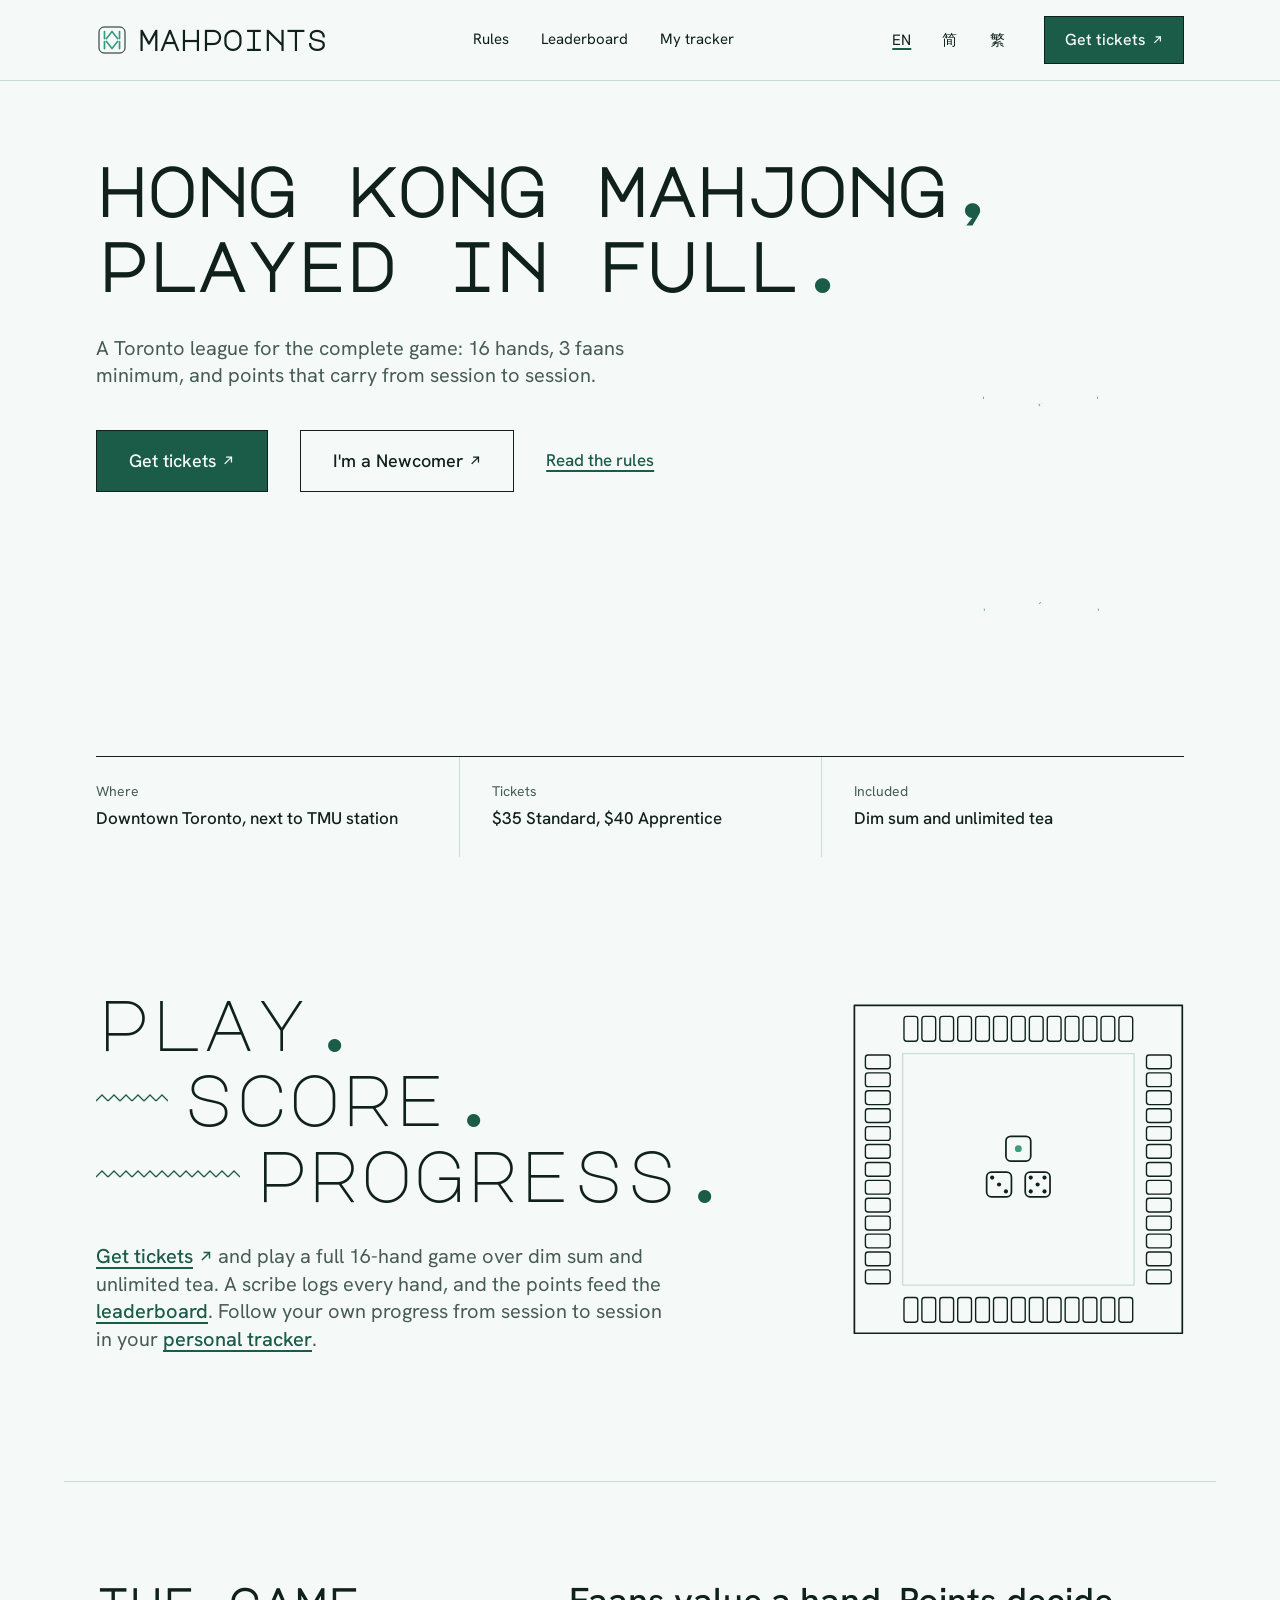
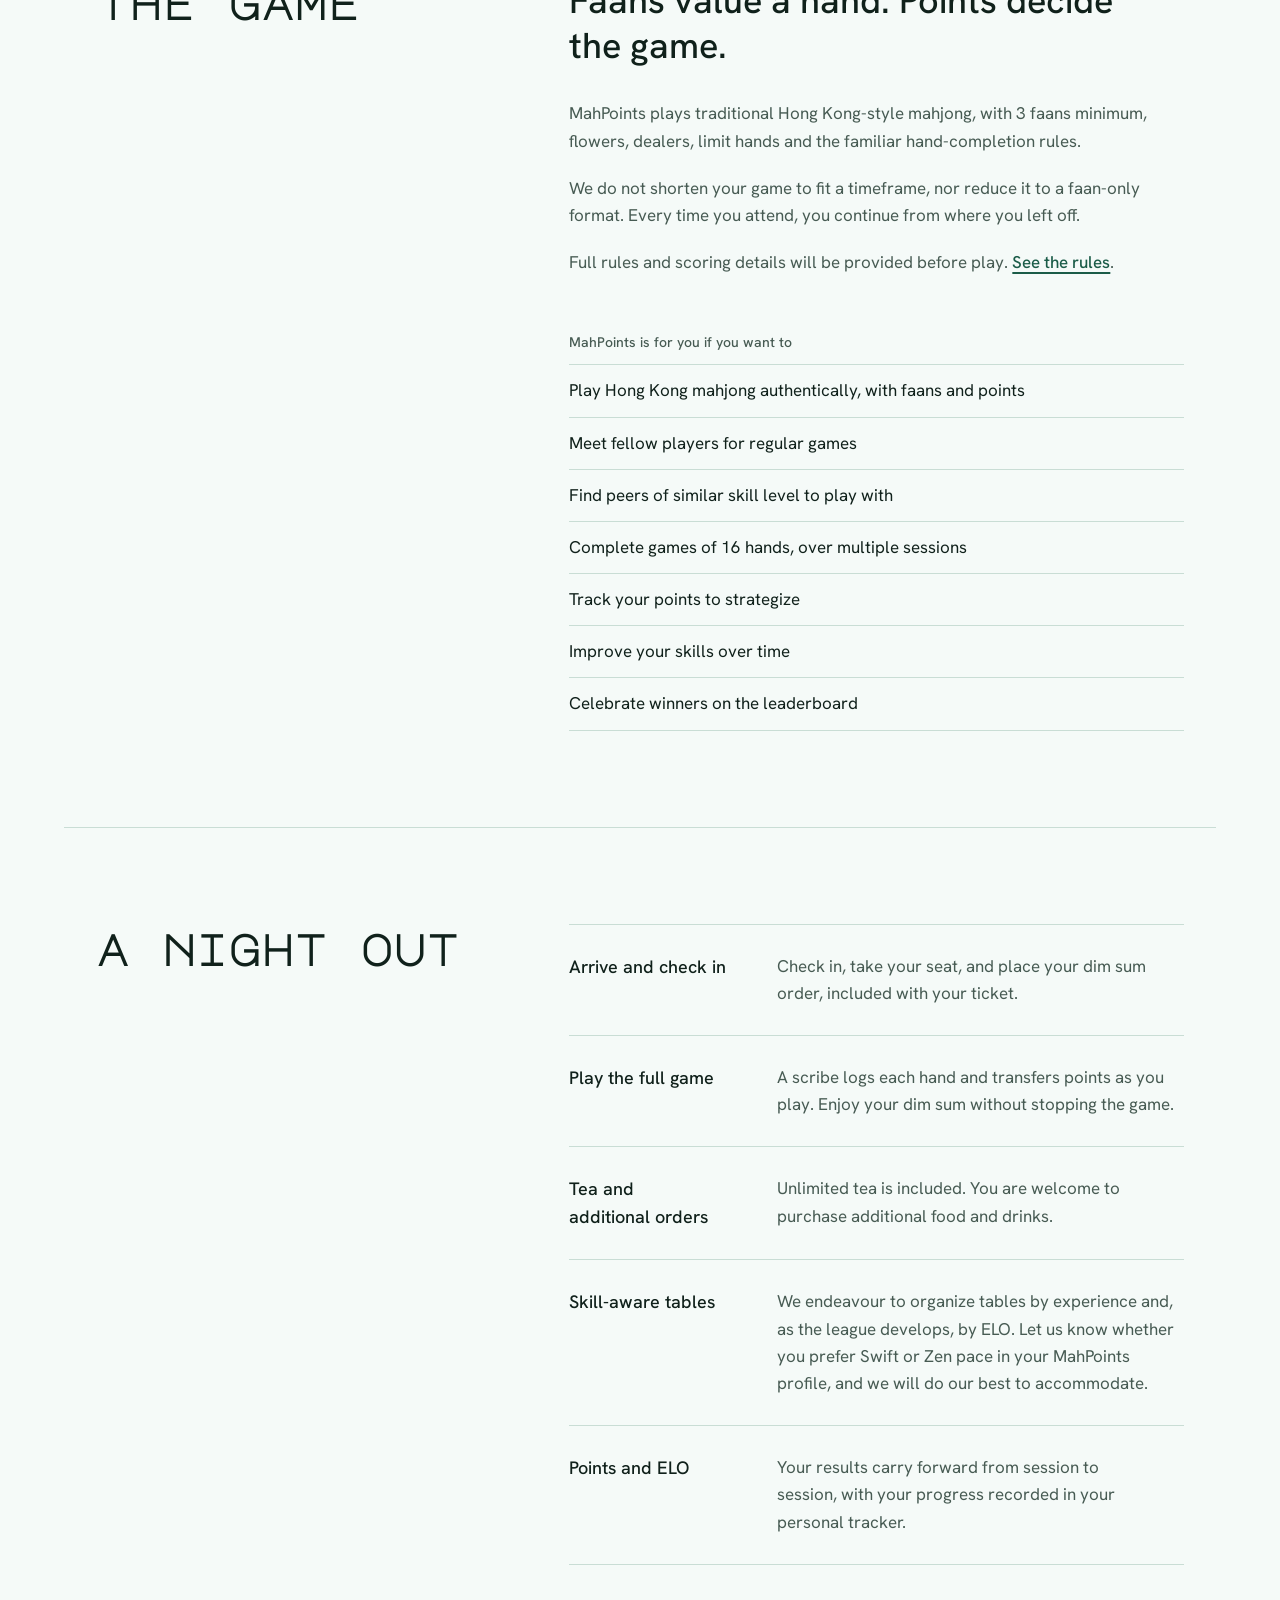
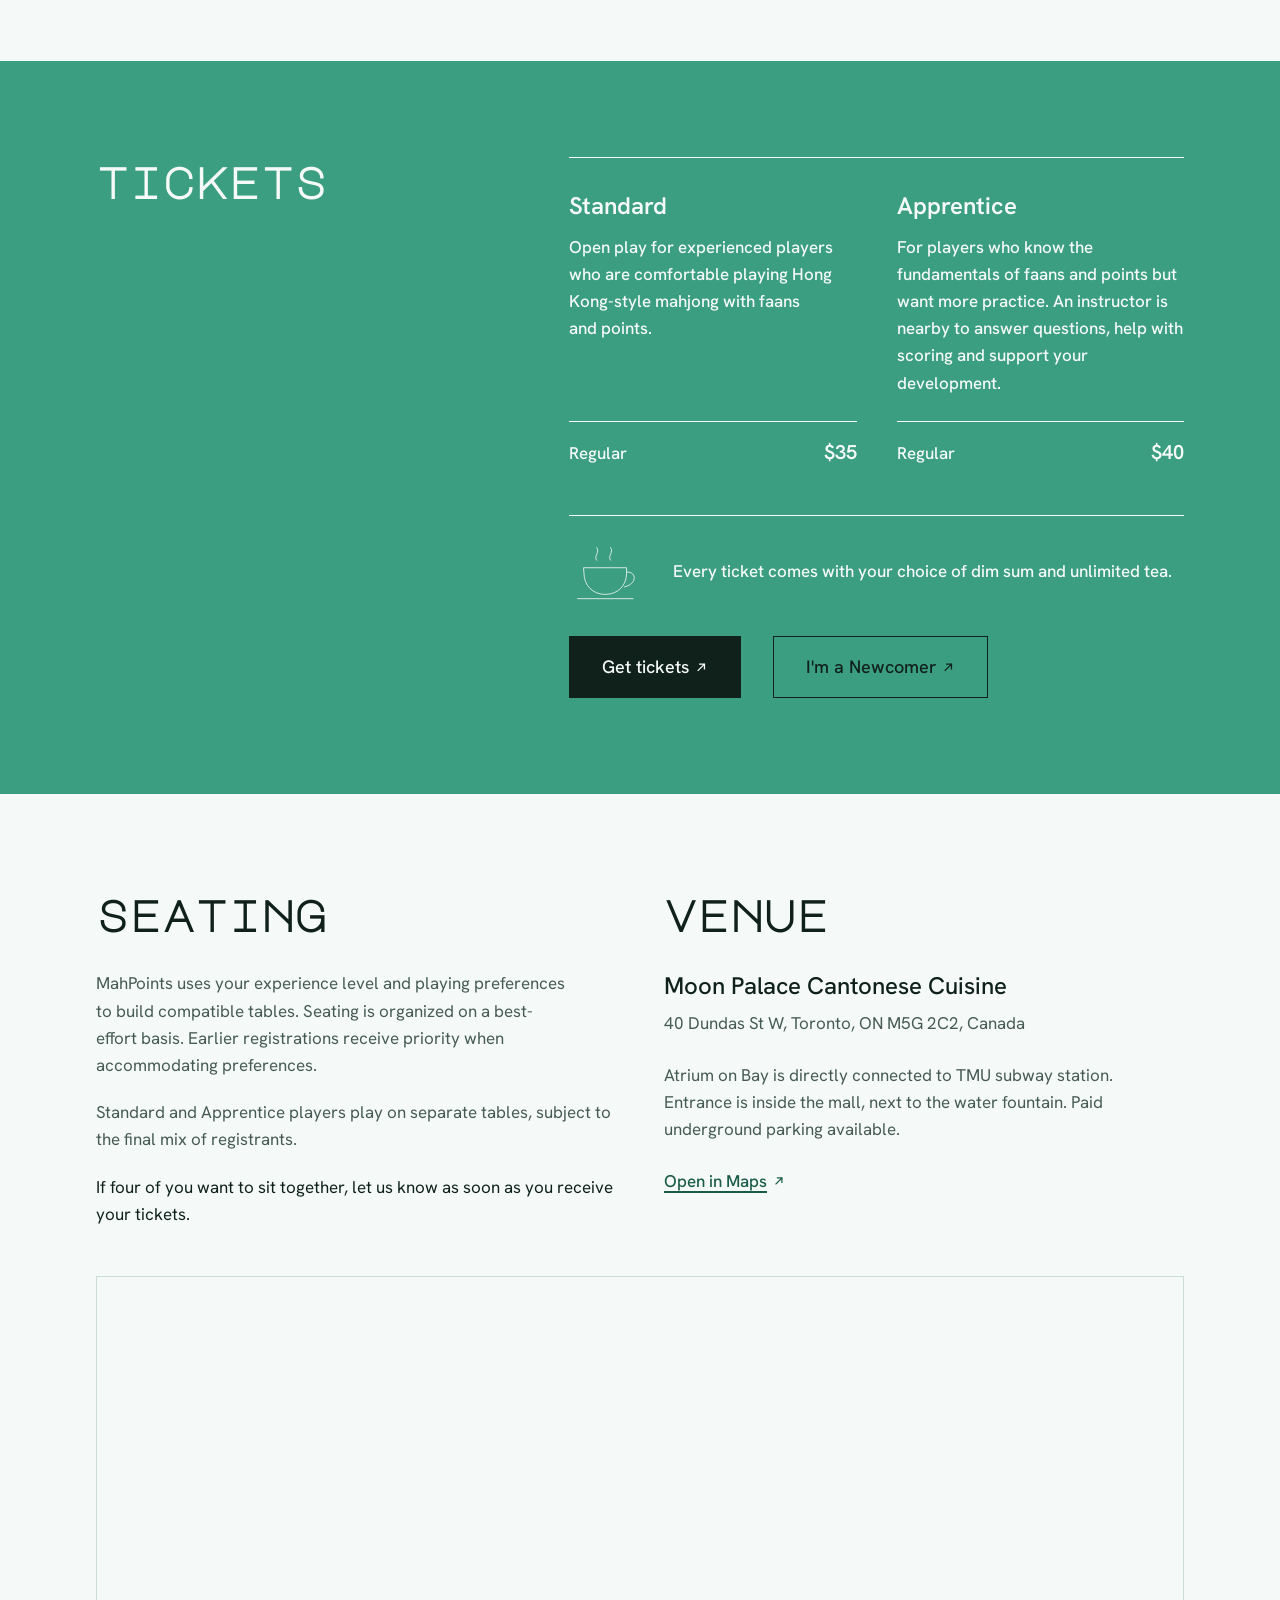
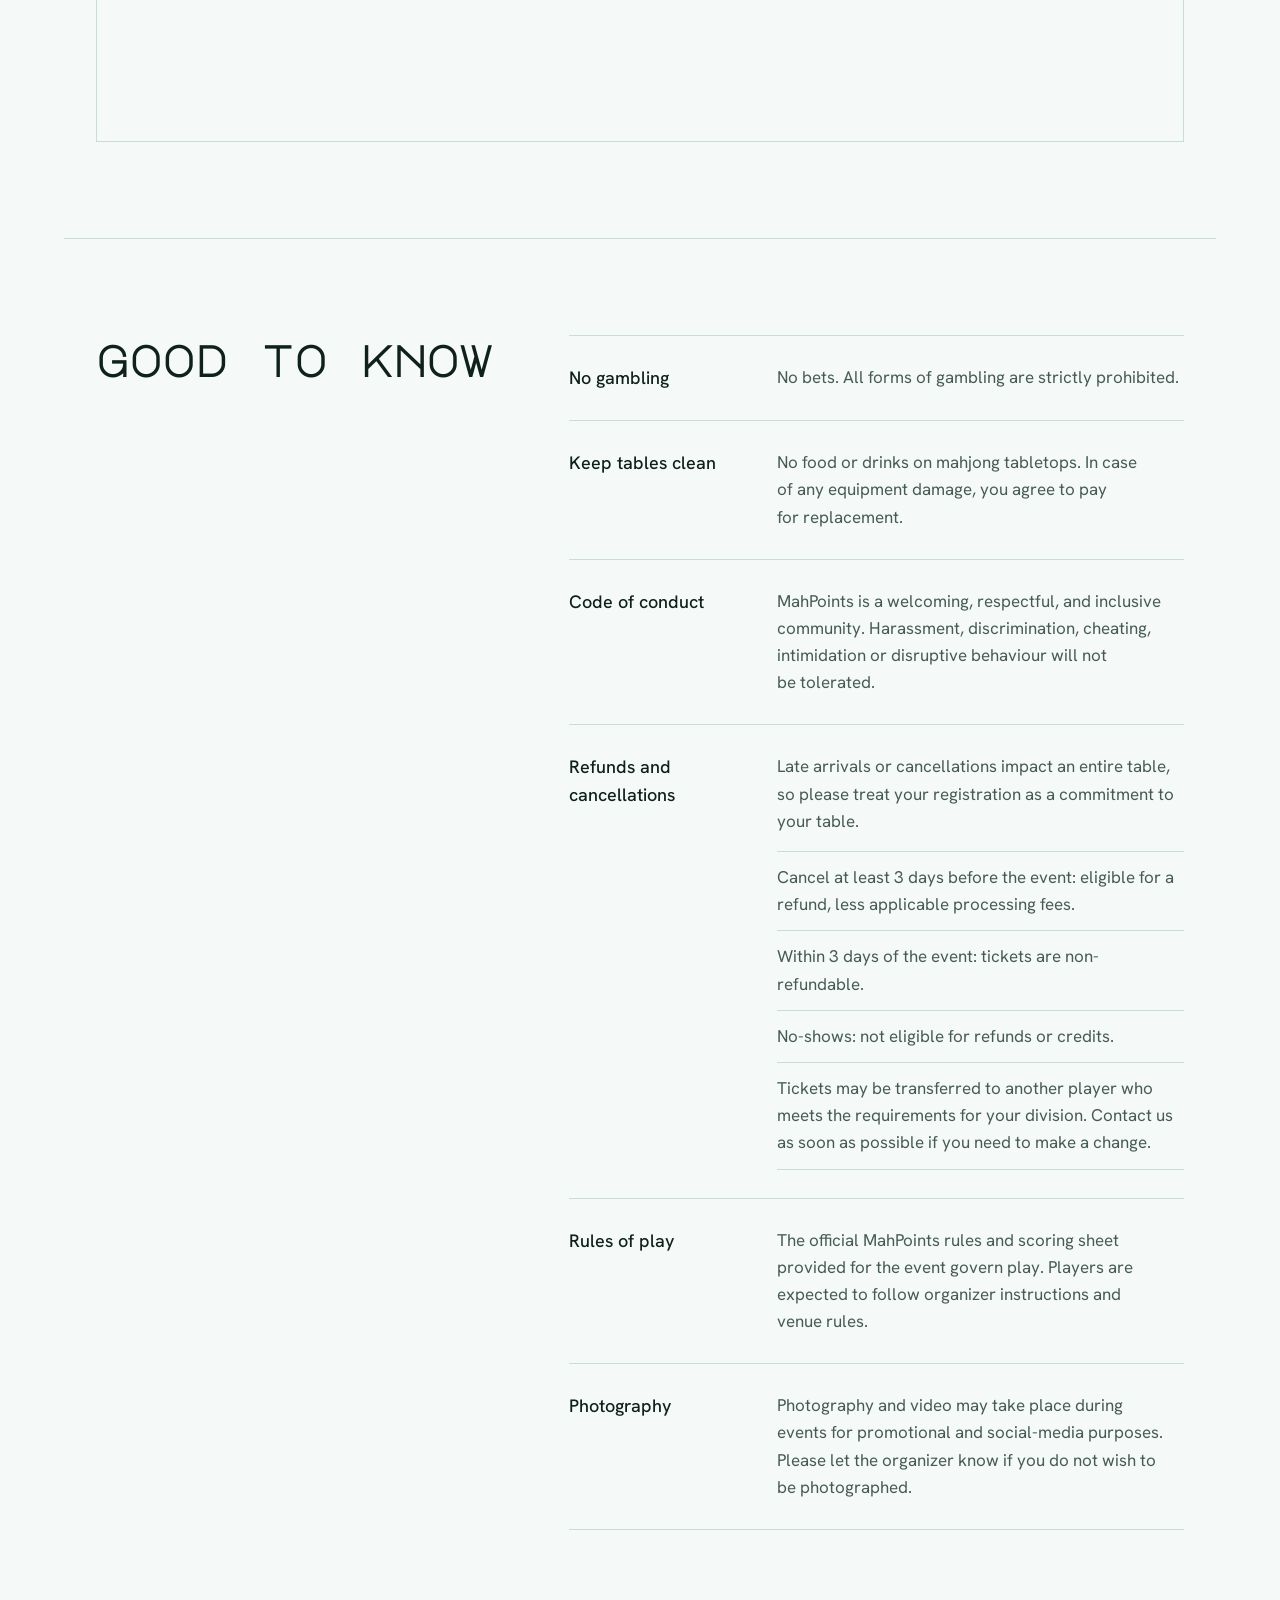
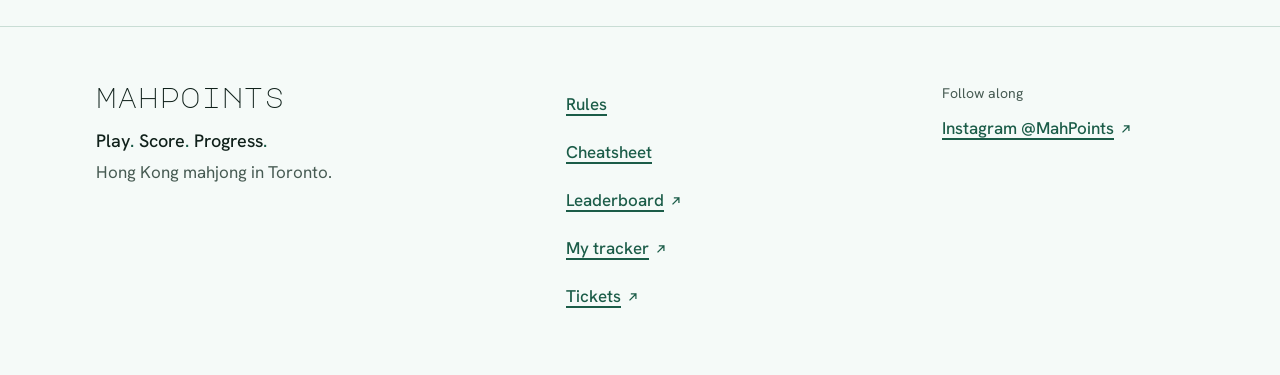
==== commit a739d9c2: "Updates" ====
--- a/index.html
+++ b/index.html
@@ -1 +1 @@
-<!DOCTYPE html><html lang="en"><head><meta charset="utf-8"><meta name="viewport" content="width=device-width, initial-scale=1"><meta name="description" content="A Toronto Mahjong league playing the full Hong Kong game: 16 hands, 3 faans minimum, points that carry from session to session."><meta name="theme-color" content="#3c9e80"><link rel="icon" type="image/svg+xml" href="/favicon.svg"><link rel="alternate" hreflang="en" href="https://mahpoints835.github.io/"><link rel="alternate" hreflang="zh-Hans" href="https://mahpoints835.github.io/zh-hans/"><link rel="alternate" hreflang="zh-Hant" href="https://mahpoints835.github.io/zh-hant/"><link rel="alternate" hreflang="x-default" href="https://mahpoints835.github.io/"><meta name="generator" content="Astro v7.4.0"><title>MahPoints · Hong Kong mahjong in Toronto</title><link rel="stylesheet" href="/_astro/Layout.0wNnzNIP.css"></head><body class="pb-14 lg:pb-0"><a href="#main" class="sr-only focus:not-sr-only focus:absolute focus:left-4 focus:top-4 focus:z-10 focus:bg-ink focus:px-4 focus:py-2 focus:text-ground">Skip to content</a><!-- Mobile: a scrolling top bar (wordmark, language) plus a fixed four-cell bottom bar. lg+: one sticky row. --><header class="top-0 z-20 border-b border-line bg-ground lg:sticky"><div class="mx-auto flex h-16 max-w-6xl items-center justify-between gap-6 px-5 lg:h-20 md:px-8"><a href="/" class="inline-flex min-h-11 items-center gap-2 font-display text-[1.375rem] font-bold leading-none lowercase no-underline lg:gap-2.5 lg:text-[1.75rem]" aria-label="MahPoints home"><img src="/favicon.svg" alt="" width="32" height="32" class="size-7 lg:size-8">MahPoints</a><nav aria-label="Primary" class="fixed inset-x-0 bottom-0 z-20 grid grid-cols-4 border-t border-ink bg-ground text-sm lg:static lg:flex lg:gap-8 lg:border-0 lg:bg-transparent lg:text-[0.9375rem]"><a href="/rules" class="relative inline-flex min-h-14 items-center justify-center border-l border-line px-1 no-underline first:border-l-0 hover:underline aria-[current=page]:before:absolute aria-[current=page]:before:inset-x-0 aria-[current=page]:before:top-0 aria-[current=page]:before:h-0.5 aria-[current=page]:before:bg-ink lg:min-h-11 lg:justify-start lg:border-0 lg:px-0 lg:aria-[current=page]:underline lg:aria-[current=page]:before:content-none">Rules</a><a href="/leaderboard" class="relative inline-flex min-h-14 items-center justify-center border-l border-line px-1 no-underline first:border-l-0 hover:underline aria-[current=page]:before:absolute aria-[current=page]:before:inset-x-0 aria-[current=page]:before:top-0 aria-[current=page]:before:h-0.5 aria-[current=page]:before:bg-ink lg:min-h-11 lg:justify-start lg:border-0 lg:px-0 lg:aria-[current=page]:underline lg:aria-[current=page]:before:content-none">Leaderboard</a><a href="/tracker" class="relative inline-flex min-h-14 items-center justify-center border-l border-line px-1 no-underline first:border-l-0 hover:underline aria-[current=page]:before:absolute aria-[current=page]:before:inset-x-0 aria-[current=page]:before:top-0 aria-[current=page]:before:h-0.5 aria-[current=page]:before:bg-ink lg:min-h-11 lg:justify-start lg:border-0 lg:px-0 lg:aria-[current=page]:underline lg:aria-[current=page]:before:content-none">My tracker</a><a href="https://luma.com/MahPoints" target="_blank" rel="noopener noreferrer" class="inline-flex min-h-14 items-center justify-center bg-brand-deep px-1 text-center font-medium text-ground no-underline active:bg-ink lg:hidden">Get tickets<svg class="ml-1.5 inline-block h-[0.7em] w-[0.7em] align-baseline" viewBox="0 0 12 12" fill="none" stroke="currentColor" stroke-width="1.25" stroke-linecap="square" aria-hidden="true"><path d="M3 9 9 3M4.5 3H9v4.5"></path></svg><span class="sr-only"> (opens in new tab)</span></a></nav><!-- -mr-[11px] pulls the last glyph's tap-target padding out to the page gutter. --><ul class="flex -mr-[11px] text-lg lg:hidden" aria-label="Language"><li><a href="/" lang="en" hreflang="en" title="English" aria-label="English" aria-current="true" class="inline-flex min-h-11 min-w-10 items-center lg:min-w-11 justify-center no-underline hover:underline aria-[current=true]:underline aria-[current=true]:decoration-brand-deep aria-[current=true]:decoration-2">EN</a></li><li><a href="/zh-hans/" lang="zh-Hans" hreflang="zh-Hans" title="简体中文" aria-label="简体中文" class="inline-flex min-h-11 min-w-10 items-center lg:min-w-11 justify-center no-underline hover:underline aria-[current=true]:underline aria-[current=true]:decoration-brand-deep aria-[current=true]:decoration-2">简</a></li><li><a href="/zh-hant/" lang="zh-Hant" hreflang="zh-Hant" title="繁體中文" aria-label="繁體中文" class="inline-flex min-h-11 min-w-10 items-center lg:min-w-11 justify-center no-underline hover:underline aria-[current=true]:underline aria-[current=true]:decoration-brand-deep aria-[current=true]:decoration-2">繁</a></li></ul><div class="hidden items-center gap-6 lg:flex"><ul class="flex gap-1 text-[0.9375rem]" aria-label="Language"><li><a href="/" lang="en" hreflang="en" title="English" aria-label="English" aria-current="true" class="inline-flex min-h-11 min-w-10 items-center lg:min-w-11 justify-center no-underline hover:underline aria-[current=true]:underline aria-[current=true]:decoration-brand-deep aria-[current=true]:decoration-2">EN</a></li><li><a href="/zh-hans/" lang="zh-Hans" hreflang="zh-Hans" title="简体中文" aria-label="简体中文" class="inline-flex min-h-11 min-w-10 items-center lg:min-w-11 justify-center no-underline hover:underline aria-[current=true]:underline aria-[current=true]:decoration-brand-deep aria-[current=true]:decoration-2">简</a></li><li><a href="/zh-hant/" lang="zh-Hant" hreflang="zh-Hant" title="繁體中文" aria-label="繁體中文" class="inline-flex min-h-11 min-w-10 items-center lg:min-w-11 justify-center no-underline hover:underline aria-[current=true]:underline aria-[current=true]:decoration-brand-deep aria-[current=true]:decoration-2">繁</a></li></ul><a href="https://luma.com/MahPoints" class="inline-flex items-center border border-ink font-medium no-underline transition-colors duration-200 min-h-12 px-5 text-base bg-brand-deep text-ground hover:bg-ink" target="_blank" rel="noopener noreferrer">Get tickets<svg class="ml-1.5 inline-block h-[0.7em] w-[0.7em] align-baseline" viewBox="0 0 12 12" fill="none" stroke="currentColor" stroke-width="1.25" stroke-linecap="square" aria-hidden="true"><path d="M3 9 9 3M4.5 3H9v4.5"></path></svg><span class="sr-only"> (opens in new tab)</span></a></div></div></header><main id="main"><section class="mx-auto max-w-6xl px-5 pt-14 md:px-8 md:pt-18"><div class="grid gap-x-12 gap-y-8 md:grid-cols-12"><h1 class="text-[clamp(2.25rem,6.4vw,4.25rem)] leading-[1.1] md:col-span-12">hong kong mahjong<span class="text-brand-deep">,</span><br class="hidden md:inline"> played in full<span class="text-brand-deep">.</span></h1><div class="md:col-span-7"><p class="max-w-[52ch] text-xl leading-snug text-muted">A Toronto league for the complete game: 16 hands, 3 faans minimum, and points that carry from session to session.</p><div class="mt-10 flex flex-wrap items-center gap-x-8 gap-y-3"><a href="https://luma.com/MahPoints" class="inline-flex items-center border border-ink font-medium no-underline transition-colors duration-200 min-h-14 px-8 py-4 text-lg bg-brand-deep text-ground hover:bg-ink max-[472px]:w-full max-[472px]:justify-center" target="_blank" rel="noopener noreferrer">Get tickets<svg class="ml-1.5 inline-block h-[0.7em] w-[0.7em] align-baseline" viewBox="0 0 12 12" fill="none" stroke="currentColor" stroke-width="1.25" stroke-linecap="square" aria-hidden="true"><path d="M3 9 9 3M4.5 3H9v4.5"></path></svg><span class="sr-only"> (opens in new tab)</span></a><a href="https://www.tinyurl.com/MahPoints" class="inline-flex items-center border border-ink font-medium no-underline transition-colors duration-200 min-h-14 px-8 py-4 text-lg bg-transparent text-ink hover:bg-ink hover:text-ground max-[472px]:w-full max-[472px]:justify-center" target="_blank" rel="noopener noreferrer">I&#39;m a Newcomer<svg class="ml-1.5 inline-block h-[0.7em] w-[0.7em] align-baseline" viewBox="0 0 12 12" fill="none" stroke="currentColor" stroke-width="1.25" stroke-linecap="square" aria-hidden="true"><path d="M3 9 9 3M4.5 3H9v4.5"></path></svg><span class="sr-only"> (opens in new tab)</span></a><a href="/rules" class="link inline-flex min-h-11 items-center">Read the rules</a></div></div><div class="md:col-span-4 md:col-start-9 md:row-start-2 md:flex md:items-end md:justify-end hidden"><div class="w-28 md:w-full md:max-w-[16rem]"><svg viewBox="0 0 220 280" fill="none" stroke-linejoin="round" aria-hidden="true" class="h-auto w-full"><g stroke="#10211b" stroke-width="1.25"><rect class="draw" pathLength="1" x="12" y="30" width="170" height="230" rx="16"></rect><path class="draw draw-2" pathLength="1" d="M34.7 18.7A16 16 0 0 1 46 14H184A16 16 0 0 1 200 30V228A16 16 0 0 1 195.3 239.3"></path><path class="draw draw-2" pathLength="1" d="M16.7 34.7 34.7 18.7M177.3 34.7 195.3 18.7M177.3 255.3 195.3 239.3"></path></g><g stroke="#c9ddd5" stroke-width="1"><rect class="draw draw-2" pathLength="1" x="26" y="44" width="142" height="202" rx="8"></rect></g><g stroke="#3c9e80" stroke-width="2" fill="#f5faf8"><g transform="translate(77 95) rotate(30.96375653207352)"><rect class="draw draw-3" pathLength="1" x="-6" y="-40.8166632639171" width="12" height="81.6333265278342" rx="6"></rect><path class="draw draw-3" pathLength="1" d="M-6 0H6"></path></g><g transform="translate(117 95) rotate(-30.96375653207352)"><rect class="draw draw-3" pathLength="1" x="-6" y="-40.8166632639171" width="12" height="81.6333265278342" rx="6"></rect><path class="draw draw-3" pathLength="1" d="M-6 0H6"></path></g><g transform="translate(48 94) rotate(0)"><rect class="draw draw-3" pathLength="1" x="-6" y="-40" width="12" height="80" rx="6"></rect><path class="draw draw-3" pathLength="1" d="M-6 0H6"></path></g><g transform="translate(146 94) rotate(0)"><rect class="draw draw-3" pathLength="1" x="-6" y="-40" width="12" height="80" rx="6"></rect><path class="draw draw-3" pathLength="1" d="M-6 0H6"></path></g><g transform="translate(77 195) rotate(149.03624346792648)"><rect class="draw draw-3" pathLength="1" x="-6" y="-40.8166632639171" width="12" height="81.6333265278342" rx="6"></rect><path class="draw draw-3" pathLength="1" d="M-6 0H6"></path></g><g transform="translate(117 195) rotate(-149.03624346792648)"><rect class="draw draw-3" pathLength="1" x="-6" y="-40.8166632639171" width="12" height="81.6333265278342" rx="6"></rect><path class="draw draw-3" pathLength="1" d="M-6 0H6"></path></g><g transform="translate(48 196) rotate(180)"><rect class="draw draw-3" pathLength="1" x="-6" y="-40" width="12" height="80" rx="6"></rect><path class="draw draw-3" pathLength="1" d="M-6 0H6"></path></g><g transform="translate(146 196) rotate(180)"><rect class="draw draw-3" pathLength="1" x="-6" y="-40" width="12" height="80" rx="6"></rect><path class="draw draw-3" pathLength="1" d="M-6 0H6"></path></g></g></svg></div></div></div><div class="rule-in mt-16 h-px bg-ink md:mt-24" aria-hidden="true"></div><dl class="grid md:grid-cols-3"><style>astro-island,astro-slot,astro-static-slot{display:contents}</style><script>(function(){let e=(e,t,n)=>{let r=async()=>{await(await e())()},i=typeof t.value==`object`?t.value:void 0,a={rootMargin:i==null?void 0:i.rootMargin},o=new IntersectionObserver(e=>{for(let t of e)if(t.isIntersecting){o.disconnect(),r();break}},a);for(let e of n.children)o.observe(e)};(self.Astro||(self.Astro={})).visible=e,window.dispatchEvent(new Event(`astro:visible`))})();</script><script>(function(){function e(t){"@babel/helpers - typeof";return e=typeof Symbol==`function`&&typeof Symbol.iterator==`symbol`?function(e){return typeof e}:function(e){return e&&typeof Symbol==`function`&&e.constructor===Symbol&&e!==Symbol.prototype?`symbol`:typeof e},e(t)}function t(t,n){if(e(t)!=`object`||!t)return t;var r=t[Symbol.toPrimitive];if(r!==void 0){var i=r.call(t,n||`default`);if(e(i)!=`object`)return i;throw TypeError(`@@toPrimitive must return a primitive value.`)}return(n===`string`?String:Number)(t)}function n(n){var r=t(n,`string`);return e(r)==`symbol`?r:r+``}function r(e,t,r){return(t=n(t))in e?Object.defineProperty(e,t,{value:r,enumerable:!0,configurable:!0,writable:!0}):e[t]=r,e}let i=/* @__PURE__ */ new Set([`__proto__`,`constructor`,`prototype`]);{let e={0:e=>a(e),1:e=>n(e),2:e=>new RegExp(e),3:e=>new Date(e),4:e=>new Map(n(e)),5:e=>new Set(n(e)),6:e=>BigInt(e),7:e=>new URL(e),8:e=>new Uint8Array(e),9:e=>new Uint16Array(e),10:e=>new Uint32Array(e),11:e=>1/0*e},t=t=>{let[n,r]=t;return n in e?e[n](r):void 0},n=e=>e.map(t),a=e=>typeof e!=`object`||!e?e:Object.fromEntries(Object.entries(e).map(([e,n])=>[e,t(n)]));class o extends HTMLElement{constructor(...e){super(...e),r(this,`Component`,void 0),r(this,`hydrator`,void 0),r(this,`hydrate`,async()=>{var e;if(!this.hydrator||!this.isConnected)return;let t=(e=this.parentElement)==null?void 0:e.closest(`astro-island[ssr]`);if(t){t.addEventListener(`astro:hydrate`,this.hydrate,{once:!0});return}let n=this.querySelectorAll(`astro-slot`),r={},i=this.querySelectorAll(`template[data-astro-template]`);for(let e of i){let t=e.closest(this.tagName);t!=null&&t.isSameNode(this)&&(r[e.getAttribute(`data-astro-template`)||`default`]=e.innerHTML,e.remove())}for(let e of n){let t=e.closest(this.tagName);t!=null&&t.isSameNode(this)&&(r[e.getAttribute(`name`)||`default`]=e.innerHTML)}let o;try{o=this.hasAttribute(`props`)?a(JSON.parse(this.getAttribute(`props`))):{}}catch(e){let t=this.getAttribute(`component-url`)||`<unknown>`,n=this.getAttribute(`component-export`);throw n&&(t+=` (export ${n})`),console.error(`[hydrate] Error parsing props for component ${t}`,this.getAttribute(`props`),e),e}await this.hydrator(this)(this.Component,o,r,{client:this.getAttribute(`client`)}),this.removeAttribute(`ssr`),this.dispatchEvent(new CustomEvent(`astro:hydrate`))}),r(this,`unmount`,()=>{this.isConnected||this.dispatchEvent(new CustomEvent(`astro:unmount`))})}disconnectedCallback(){document.removeEventListener(`astro:after-swap`,this.unmount),document.addEventListener(`astro:after-swap`,this.unmount,{once:!0})}connectedCallback(){if(!this.hasAttribute(`await-children`)||document.readyState===`interactive`||document.readyState===`complete`)this.childrenConnectedCallback();else{let e=()=>{document.removeEventListener(`DOMContentLoaded`,e),t.disconnect(),this.childrenConnectedCallback()},t=new MutationObserver(()=>{var t;((t=this.lastChild)==null?void 0:t.nodeType)===Node.COMMENT_NODE&&this.lastChild.nodeValue===`astro:end`&&(this.lastChild.remove(),e())});t.observe(this,{childList:!0}),document.addEventListener(`DOMContentLoaded`,e)}}async childrenConnectedCallback(){let e=this.getAttribute(`before-hydration-url`);e&&await import(e),this.start()}getRetryImportUrl(e){let t=new URL(e,document.baseURI);return t.searchParams.set(`astro-retry`,Date.now().toString()),t.toString()}async importWithRetry(e){try{return await import(e)}catch(t){return await new Promise(e=>setTimeout(e,1e3)),import(this.getRetryImportUrl(e))}}handleHydrationError(e){let t=this.getAttribute(`component-url`),n=new CustomEvent(`astro:hydration-error`,{cancelable:!0,bubbles:!0,composed:!0,detail:{error:e,componentUrl:t}});this.dispatchEvent(n)&&console.error(`[astro-island] Error hydrating ${t}`,e)}async start(){let e=JSON.parse(this.getAttribute(`opts`)),t=this.getAttribute(`client`);if(Astro[t]===void 0)window.addEventListener(`astro:${t}`,()=>this.start(),{once:!0});else try{await Astro[t](async()=>{let e=this.getAttribute(`renderer-url`);try{let[t,{default:n}]=await Promise.all([this.importWithRetry(this.getAttribute(`component-url`)),e?this.importWithRetry(e):Promise.resolve({default:()=>()=>{}})]),r=this.getAttribute(`component-export`)||`default`;if(r.includes(`.`)){this.Component=t;for(let e of r.split(`.`)){if(i.has(e)||!this.Component||typeof this.Component!=`object`&&typeof this.Component!=`function`||!Object.hasOwn(this.Component,e))throw Error(`Invalid component export path: ${r}`);this.Component=this.Component[e]}}else{if(i.has(r))throw Error(`Invalid component export path: ${r}`);this.Component=t[r]}return this.hydrator=n,this.hydrate}catch(e){return this.handleHydrationError(e),()=>{}}},e,this)}catch(e){this.handleHydrationError(e)}}attributeChangedCallback(){this.hydrate()}}r(o,`observedAttributes`,[`props`]),customElements.get(`astro-island`)||customElements.define(`astro-island`,o)}})();</script><astro-island uid="Z1UQf5N" prefix="r1" component-url="/_astro/NextEvent.CVcW40Q6.js" component-export="default" renderer-url="/_astro/client.C7WjD2Pw.js" props="{&quot;lang&quot;:[0,&quot;en&quot;],&quot;ticketsUrl&quot;:[0,&quot;https://luma.com/MahPoints&quot;],&quot;labels&quot;:[0,{&quot;term&quot;:[0,&quot;Next event&quot;],&quot;none&quot;:[0,&quot;No date announced yet&quot;],&quot;full&quot;:[0,&quot;This event is full.&quot;],&quot;join&quot;:[0,&quot;Join the waitlist&quot;],&quot;live&quot;:[0,&quot;Happening now&quot;],&quot;until&quot;:[0,&quot;Until {time}&quot;],&quot;newTab&quot;:[0,&quot; (opens in new tab)&quot;]}]}" ssr client="visible" opts="{&quot;name&quot;:&quot;NextEvent&quot;,&quot;value&quot;:true}" await-children><div class="flex flex-col gap-x-8 gap-y-3 border-b border-line py-6 md:col-span-3 md:flex-row md:items-baseline md:justify-between" aria-busy="true"><div><dt class="text-sm text-muted">Next event</dt><dd class="mt-1 min-h-8 text-2xl font-medium tabular-nums"><span class="text-muted" aria-hidden="true">—</span></dd></div></div><!--astro:end--></astro-island><div class="border-b border-line py-6 md:border-b-0 md:pr-8"><dt class="text-sm text-muted">Where</dt><dd class="mt-1 font-medium">Downtown Toronto, next to TMU station</dd></div><div class="border-b border-line py-6 md:border-b-0 md:border-l md:border-line md:px-8"><dt class="text-sm text-muted">Tickets</dt><dd class="prices mt-1 font-medium">$35 Standard, $40 Apprentice</dd></div><div class="py-6 md:border-l md:border-line md:pl-8"><dt class="text-sm text-muted">Included</dt><dd class="mt-1 font-medium">Dim sum and unlimited tea</dd></div></dl></section><section aria-label="How the league works" class="mx-auto mt-20 max-w-6xl px-5 md:mt-32 md:px-8"><div class="grid gap-x-12 md:grid-cols-12"><div class="md:col-span-7"><p class="grid text-[clamp(2.25rem,6vw,4.5rem)] font-display leading-[1.05] lowercase"><span class="flex items-center whitespace-nowrap"><span>Play<span class="text-brand-deep">.</span></span></span><span class="flex items-center whitespace-nowrap"><span class="zigzag mr-[0.2em] shrink-0 text-brand-deep w-[1em]" aria-hidden="true"></span><span>Score<span class="text-brand-deep">.</span></span></span><span class="flex items-center whitespace-nowrap"><span class="zigzag mr-[0.2em] shrink-0 text-brand-deep w-[2em]" aria-hidden="true"></span><span>Progress<span class="text-brand-deep">.</span></span></span></p><p class="mt-6 max-w-[52ch] text-xl leading-snug text-muted md:mt-8"><a class="link" href="https://luma.com/MahPoints" target="_blank" rel="noopener noreferrer">Get tickets<svg class="ml-1.5 inline-block h-[0.7em] w-[0.7em] align-baseline" viewBox="0 0 12 12" fill="none" stroke="currentColor" stroke-width="1.25" stroke-linecap="square" aria-hidden="true"><path d="M3 9 9 3M4.5 3H9v4.5"></path></svg><span class="sr-only"> (opens in new tab)</span></a> and play a full 16-hand game over dim sum and unlimited tea. A scribe logs every hand, and the points feed the <a class="link" href="/leaderboard">leaderboard</a>. Follow your own progress from session to session in your <a class="link" href="/tracker">personal tracker</a>.</p></div><div class="hidden md:col-span-4 md:col-start-9 md:flex md:items-center md:justify-end"><div class="w-full"><svg viewBox="0 0 240 240" fill="none" stroke-linejoin="round" aria-hidden="true" class="h-auto w-full"><rect x="1" y="1" width="238" height="238" stroke="#10211b" stroke-width="1.25"></rect><rect x="36" y="36" width="168" height="168" stroke="#c9ddd5" stroke-width="1"></rect><g stroke="#10211b" stroke-width="1"><g transform="rotate(0 120 120)"><rect class="bob" style="--i:0" x="37" y="9" width="10" height="18" rx="2"></rect><rect class="bob" style="--i:1" x="50" y="9" width="10" height="18" rx="2"></rect><rect class="bob" style="--i:2" x="63" y="9" width="10" height="18" rx="2"></rect><rect class="bob" style="--i:3" x="76" y="9" width="10" height="18" rx="2"></rect><rect class="bob" style="--i:4" x="89" y="9" width="10" height="18" rx="2"></rect><rect class="bob" style="--i:5" x="102" y="9" width="10" height="18" rx="2"></rect><rect class="bob" style="--i:6" x="115" y="9" width="10" height="18" rx="2"></rect><rect class="bob" style="--i:7" x="128" y="9" width="10" height="18" rx="2"></rect><rect class="bob" style="--i:8" x="141" y="9" width="10" height="18" rx="2"></rect><rect class="bob" style="--i:9" x="154" y="9" width="10" height="18" rx="2"></rect><rect class="bob" style="--i:10" x="167" y="9" width="10" height="18" rx="2"></rect><rect class="bob" style="--i:11" x="180" y="9" width="10" height="18" rx="2"></rect><rect class="bob" style="--i:12" x="193" y="9" width="10" height="18" rx="2"></rect></g><g transform="rotate(90 120 120)"><rect class="bob" style="--i:13" x="37" y="9" width="10" height="18" rx="2"></rect><rect class="bob" style="--i:14" x="50" y="9" width="10" height="18" rx="2"></rect><rect class="bob" style="--i:15" x="63" y="9" width="10" height="18" rx="2"></rect><rect class="bob" style="--i:16" x="76" y="9" width="10" height="18" rx="2"></rect><rect class="bob" style="--i:17" x="89" y="9" width="10" height="18" rx="2"></rect><rect class="bob" style="--i:18" x="102" y="9" width="10" height="18" rx="2"></rect><rect class="bob" style="--i:19" x="115" y="9" width="10" height="18" rx="2"></rect><rect class="bob" style="--i:20" x="128" y="9" width="10" height="18" rx="2"></rect><rect class="bob" style="--i:21" x="141" y="9" width="10" height="18" rx="2"></rect><rect class="bob" style="--i:22" x="154" y="9" width="10" height="18" rx="2"></rect><rect class="bob" style="--i:23" x="167" y="9" width="10" height="18" rx="2"></rect><rect class="bob" style="--i:24" x="180" y="9" width="10" height="18" rx="2"></rect><rect class="bob" style="--i:25" x="193" y="9" width="10" height="18" rx="2"></rect></g><g transform="rotate(180 120 120)"><rect class="bob" style="--i:26" x="37" y="9" width="10" height="18" rx="2"></rect><rect class="bob" style="--i:27" x="50" y="9" width="10" height="18" rx="2"></rect><rect class="bob" style="--i:28" x="63" y="9" width="10" height="18" rx="2"></rect><rect class="bob" style="--i:29" x="76" y="9" width="10" height="18" rx="2"></rect><rect class="bob" style="--i:30" x="89" y="9" width="10" height="18" rx="2"></rect><rect class="bob" style="--i:31" x="102" y="9" width="10" height="18" rx="2"></rect><rect class="bob" style="--i:32" x="115" y="9" width="10" height="18" rx="2"></rect><rect class="bob" style="--i:33" x="128" y="9" width="10" height="18" rx="2"></rect><rect class="bob" style="--i:34" x="141" y="9" width="10" height="18" rx="2"></rect><rect class="bob" style="--i:35" x="154" y="9" width="10" height="18" rx="2"></rect><rect class="bob" style="--i:36" x="167" y="9" width="10" height="18" rx="2"></rect><rect class="bob" style="--i:37" x="180" y="9" width="10" height="18" rx="2"></rect><rect class="bob" style="--i:38" x="193" y="9" width="10" height="18" rx="2"></rect></g><g transform="rotate(270 120 120)"><rect class="bob" style="--i:39" x="37" y="9" width="10" height="18" rx="2"></rect><rect class="bob" style="--i:40" x="50" y="9" width="10" height="18" rx="2"></rect><rect class="bob" style="--i:41" x="63" y="9" width="10" height="18" rx="2"></rect><rect class="bob" style="--i:42" x="76" y="9" width="10" height="18" rx="2"></rect><rect class="bob" style="--i:43" x="89" y="9" width="10" height="18" rx="2"></rect><rect class="bob" style="--i:44" x="102" y="9" width="10" height="18" rx="2"></rect><rect class="bob" style="--i:45" x="115" y="9" width="10" height="18" rx="2"></rect><rect class="bob" style="--i:46" x="128" y="9" width="10" height="18" rx="2"></rect><rect class="bob" style="--i:47" x="141" y="9" width="10" height="18" rx="2"></rect><rect class="bob" style="--i:48" x="154" y="9" width="10" height="18" rx="2"></rect><rect class="bob" style="--i:49" x="167" y="9" width="10" height="18" rx="2"></rect><rect class="bob" style="--i:50" x="180" y="9" width="10" height="18" rx="2"></rect><rect class="bob" style="--i:51" x="193" y="9" width="10" height="18" rx="2"></rect></g></g><g stroke="#10211b" stroke-width="1.25" fill="#f5faf8"><rect x="111" y="96" width="18" height="18" rx="3.5"></rect><rect x="97" y="122" width="18" height="18" rx="3.5"></rect><rect x="125" y="122" width="18" height="18" rx="3.5"></rect></g><circle cx="120" cy="105" r="2.5" fill="#3c9e80"></circle><circle cx="101" cy="126" r="1.5" fill="#10211b"></circle><circle cx="106" cy="131" r="1.5" fill="#10211b"></circle><circle cx="111" cy="136" r="1.5" fill="#10211b"></circle><circle cx="129" cy="126" r="1.5" fill="#10211b"></circle><circle cx="139" cy="126" r="1.5" fill="#10211b"></circle><circle cx="134" cy="131" r="1.5" fill="#10211b"></circle><circle cx="129" cy="136" r="1.5" fill="#10211b"></circle><circle cx="139" cy="136" r="1.5" fill="#10211b"></circle></svg></div></div></div></section><section id="game" class="mx-auto mt-24 max-w-6xl scroll-mt-8 border-t border-line px-5 py-16 md:mt-32 md:px-8 md:py-24"><div class="grid gap-10 md:grid-cols-12 md:gap-12"><h2 class="text-[2.5rem] leading-[1.1] md:col-span-5 md:text-[2.75rem]">the game</h2><div class="md:col-span-7"><p class="max-w-[30ch] text-3xl leading-tight font-medium md:text-4xl">Faans value a hand. Points decide the game.</p><div class="mt-8 max-w-[62ch] space-y-5 text-muted"><p>MahPoints plays traditional Hong Kong-style mahjong, with 3 faans minimum, flowers, dealers, limit hands and the familiar hand-completion rules.</p><p>We do not shorten your game to fit a timeframe, nor reduce it to a faan-only format. Every time you attend, you continue from where you left off.</p><p>Full rules and scoring details will be provided before play. <a href="/rules" class="link">See the rules</a>.</p></div><h3 class="mt-14 text-sm font-medium text-muted">MahPoints is for you if you want to</h3><ul class="mt-3 border-t border-line"><li class="border-b border-line py-3">Play Hong Kong mahjong authentically, with faans and points</li><li class="border-b border-line py-3">Meet fellow players for regular games</li><li class="border-b border-line py-3">Find peers of similar skill level to play with</li><li class="border-b border-line py-3">Complete games of 16 hands, over multiple sessions</li><li class="border-b border-line py-3">Track your points to strategize</li><li class="border-b border-line py-3">Improve your skills over time</li><li class="border-b border-line py-3">Celebrate winners on the leaderboard</li></ul></div></div></section><section id="night" class="mx-auto max-w-6xl scroll-mt-8 border-t border-line px-5 py-16 md:px-8 md:py-24"><div class="grid gap-10 md:grid-cols-12 md:gap-12"><h2 class="text-[2.5rem] leading-[1.1] md:col-span-5 md:text-[2.75rem]">a night out</h2><ul class="border-t border-line md:col-span-7"><li class="grid gap-2 border-b border-line py-7 md:grid-cols-[11rem_1fr] md:gap-8"><h3 class="text-lg font-medium">Arrive and check in</h3><p class="max-w-[52ch] text-muted">Check in, take your seat, and place your dim sum order, included with your ticket.</p></li><li class="grid gap-2 border-b border-line py-7 md:grid-cols-[11rem_1fr] md:gap-8"><h3 class="text-lg font-medium">Play the full game</h3><p class="max-w-[52ch] text-muted">A scribe logs each hand and transfers points as you play. Enjoy your dim sum without stopping the game.</p></li><li class="grid gap-2 border-b border-line py-7 md:grid-cols-[11rem_1fr] md:gap-8"><h3 class="text-lg font-medium">Tea and additional orders</h3><p class="max-w-[52ch] text-muted">Unlimited tea is included. You are welcome to purchase additional food and drinks.</p></li><li class="grid gap-2 border-b border-line py-7 md:grid-cols-[11rem_1fr] md:gap-8"><h3 class="text-lg font-medium">Skill-aware tables</h3><p class="max-w-[52ch] text-muted">We endeavour to organize tables by experience and, as the league develops, by ELO. Let us know whether you prefer Swift or Zen pace in your MahPoints profile, and we will do our best to accommodate.</p></li><li class="grid gap-2 border-b border-line py-7 md:grid-cols-[11rem_1fr] md:gap-8"><h3 class="text-lg font-medium">Points and ELO</h3><p class="max-w-[52ch] text-muted">Your results carry forward from session to session, with your progress recorded in your personal tracker.</p></li></ul></div></section><section id="tickets" class="on-brand scroll-mt-8 bg-brand font-medium text-ground"><div class="mx-auto max-w-6xl px-5 py-16 md:px-8 md:py-24"><div class="grid gap-10 md:grid-cols-12 md:gap-12"><h2 class="text-[2.5rem] leading-[1.1] md:col-span-5 md:text-[2.75rem]">tickets</h2><div class="md:col-span-7"><div class="grid gap-x-10 border-t border-ground md:grid-cols-2"><div class="flex flex-col border-b border-ground py-8 last:border-b-0 md:border-b-0"><h3 class="text-2xl font-semibold">Standard</h3><p class="mb-6 mt-3 max-w-[40ch]">Open play for experienced players who are comfortable playing Hong Kong-style mahjong with faans and points.</p><dl class="prices mt-auto space-y-2 border-t border-ground pt-4"><div class="flex items-baseline justify-between gap-4"><dt>Regular</dt><dd class="text-xl font-semibold">$35</dd></div></dl></div><div class="flex flex-col border-b border-ground py-8 last:border-b-0 md:border-b-0"><h3 class="text-2xl font-semibold">Apprentice</h3><p class="mb-6 mt-3 max-w-[40ch]">For players who know the fundamentals of faans and points but want more practice. An instructor is nearby to answer questions, help with scoring and support your development.</p><dl class="prices mt-auto space-y-2 border-t border-ground pt-4"><div class="flex items-baseline justify-between gap-4"><dt>Regular</dt><dd class="text-xl font-semibold">$40</dd></div></dl></div></div><div class="mt-4 flex items-center gap-6 border-t border-ground pt-6"><div class="w-20 shrink-0"><svg viewBox="0 0 150 120" fill="none" stroke="currentColor" stroke-width="1.5" stroke-linecap="round" stroke-linejoin="round" aria-hidden="true" class="h-auto w-full"><path d="M28 52H108V62C108 86 91 102 68 102C45 102 28 86 28 62Z"></path><path d="M108 60C126 58 130 82 104 88"></path><path d="M16 110H120"></path><path d="M52 38C45 30 59 24 52 14"></path><path d="M78 38C71 30 85 24 78 14"></path></svg></div><p>Every ticket comes with your choice of dim sum and unlimited tea.</p></div><div class="mt-8 flex flex-wrap gap-x-8 gap-y-4"><a href="https://luma.com/MahPoints" class="inline-flex items-center border border-ink font-medium no-underline transition-colors duration-200 min-h-14 px-8 py-4 text-lg bg-ink text-ground hover:bg-ground hover:text-ink" target="_blank" rel="noopener noreferrer">Get tickets<svg class="ml-1.5 inline-block h-[0.7em] w-[0.7em] align-baseline" viewBox="0 0 12 12" fill="none" stroke="currentColor" stroke-width="1.25" stroke-linecap="square" aria-hidden="true"><path d="M3 9 9 3M4.5 3H9v4.5"></path></svg><span class="sr-only"> (opens in new tab)</span></a><a href="https://www.tinyurl.com/MahPoints" class="inline-flex items-center border border-ink font-medium no-underline transition-colors duration-200 min-h-14 px-8 py-4 text-lg bg-transparent text-ink hover:bg-ink hover:text-ground" target="_blank" rel="noopener noreferrer">I&#39;m a Newcomer<svg class="ml-1.5 inline-block h-[0.7em] w-[0.7em] align-baseline" viewBox="0 0 12 12" fill="none" stroke="currentColor" stroke-width="1.25" stroke-linecap="square" aria-hidden="true"><path d="M3 9 9 3M4.5 3H9v4.5"></path></svg><span class="sr-only"> (opens in new tab)</span></a></div></div></div></div></section><section id="seating" class="mx-auto max-w-6xl scroll-mt-8 px-5 py-16 md:px-8 md:py-24"><div class="grid gap-16 md:grid-cols-2 md:gap-12"><div><h2 class="text-[2.5rem] leading-[1.1] md:text-[2.75rem]">seating</h2><div class="mt-8 max-w-[52ch] space-y-5 text-muted"><p>MahPoints uses your experience level and playing preferences to build compatible tables. Seating is organized on a best-effort basis. Earlier registrations receive priority when accommodating preferences.</p><p>Standard and Apprentice players play on separate tables, subject to the final mix of registrants.</p><p class="text-ink">If four of you want to sit together, let us know as soon as you receive your tickets.</p></div></div><div id="venue" class="scroll-mt-8"><h2 class="text-[2.5rem] leading-[1.1] md:text-[2.75rem]">venue</h2><div class="mt-8"><p class="text-2xl font-medium">Moon Palace Cantonese Cuisine</p><address class="mt-2 not-italic text-muted">40 Dundas St W, Toronto, ON M5G 2C2, Canada</address><p class="mt-6 max-w-[52ch] text-muted">Atrium on Bay is directly connected to TMU subway station. Entrance is inside the mall, next to the water fountain. Paid underground parking available.</p><a class="link mt-4 inline-flex min-h-11 items-center" href="https://www.google.com/maps/search/?api=1&amp;query=Moon+Palace+Cantonese+Cuisine+40+Dundas+St+W+Toronto" target="_blank" rel="noopener noreferrer">Open in Maps<svg class="ml-1.5 inline-block h-[0.7em] w-[0.7em] align-baseline" viewBox="0 0 12 12" fill="none" stroke="currentColor" stroke-width="1.25" stroke-linecap="square" aria-hidden="true"><path d="M3 9 9 3M4.5 3H9v4.5"></path></svg><span class="sr-only"> (opens in new tab)</span></a></div></div><iframe class="-mt-10 aspect-4/3 w-full border border-line md:col-span-2 md:mt-0 md:aspect-21/9" src="https://www.google.com/maps/embed?pb=!1m18!1m12!1m3!1d3871.3707715314085!2d-79.38497632298436!3d43.65619017110202!2m3!1f0!2f0!3f0!3m2!1i1024!2i768!4f13.1!3m3!1m2!1s0x882b35c391f8b903%3A0x7b3018cea77334b5!2sMoon%20Palace%20Cantonese%20Cuisine!5e1!3m2!1sen!2sca!4v1792209963927!5m2!1sen!2sca" title="Map of Moon Palace Cantonese Cuisine" loading="lazy" referrerpolicy="strict-origin-when-cross-origin" allowfullscreen></iframe></div></section><section id="good-to-know" class="mx-auto max-w-6xl scroll-mt-8 border-t border-line px-5 py-16 md:px-8 md:py-24"><div class="grid gap-10 md:grid-cols-12 md:gap-12"><h2 class="text-[2.5rem] leading-[1.1] md:col-span-5 md:text-[2.75rem]">good to know</h2><ul class="border-t border-line md:col-span-7"><li class="grid gap-2 border-b border-line py-7 md:grid-cols-[11rem_1fr] md:gap-8"><h3 class="text-lg font-medium">No gambling</h3><div><p class="max-w-[52ch] text-muted">No bets. All forms of gambling are strictly prohibited.</p></div></li><li class="grid gap-2 border-b border-line py-7 md:grid-cols-[11rem_1fr] md:gap-8"><h3 class="text-lg font-medium">Keep tables clean</h3><div><p class="max-w-[52ch] text-muted">No food or drinks on mahjong tabletops. In case of any equipment damage, you agree to pay for replacement.</p></div></li><li class="grid gap-2 border-b border-line py-7 md:grid-cols-[11rem_1fr] md:gap-8"><h3 class="text-lg font-medium">Code of conduct</h3><div><p class="max-w-[52ch] text-muted">MahPoints is a welcoming, respectful, and inclusive community. Harassment, discrimination, cheating, intimidation or disruptive behaviour will not be tolerated.</p></div></li><li class="grid gap-2 border-b border-line py-7 md:grid-cols-[11rem_1fr] md:gap-8"><h3 class="text-lg font-medium">Refunds and cancellations</h3><div><p class="max-w-[52ch] text-muted">Late arrivals or cancellations impact an entire table, so please treat your registration as a commitment to your table.</p><ul class="mt-4 max-w-[52ch] border-t border-line text-muted"><li class="border-b border-line py-3">Cancel at least 3 days before the event: eligible for a refund, less applicable processing fees.</li><li class="border-b border-line py-3">Within 3 days of the event: tickets are non-refundable.</li><li class="border-b border-line py-3">No-shows: not eligible for refunds or credits.</li><li class="border-b border-line py-3">Tickets may be transferred to another player who meets the requirements for your division. Contact us as soon as possible if you need to make a change.</li></ul></div></li><li class="grid gap-2 border-b border-line py-7 md:grid-cols-[11rem_1fr] md:gap-8"><h3 class="text-lg font-medium">Rules of play</h3><div><p class="max-w-[52ch] text-muted">The official MahPoints rules and scoring sheet provided for the event govern play. Players are expected to follow organizer instructions and venue rules.</p></div></li><li class="grid gap-2 border-b border-line py-7 md:grid-cols-[11rem_1fr] md:gap-8"><h3 class="text-lg font-medium">Photography</h3><div><p class="max-w-[52ch] text-muted">Photography and video may take place during events for promotional and social-media purposes. Please let the organizer know if you do not wish to be photographed.</p></div></li></ul></div></section></main><footer class="border-t border-line"><div class="mx-auto grid max-w-6xl gap-10 px-5 py-14 md:grid-cols-12 md:px-8"><div class="md:col-span-5"><p class="font-display text-[1.75rem] leading-none lowercase">MahPoints</p><p class="mt-4 text-lg font-medium"><span class="whitespace-nowrap">Play<span class="text-brand-deep">.</span></span> <span class="whitespace-nowrap">Score<span class="text-brand-deep">.</span></span> <span class="whitespace-nowrap">Progress<span class="text-brand-deep">.</span></span> </p><p class="mt-1 max-w-[34ch] text-muted">Hong Kong mahjong in Toronto.</p></div><nav aria-label="Footer" class="md:col-span-4"><ul class="space-y-1"><li><a class="link inline-flex min-h-11 items-center" href="/rules">Rules</a></li><li><a class="link inline-flex min-h-11 items-center" href="/leaderboard" target="_blank" rel="noopener noreferrer">Leaderboard<svg class="ml-1.5 inline-block h-[0.7em] w-[0.7em] align-baseline" viewBox="0 0 12 12" fill="none" stroke="currentColor" stroke-width="1.25" stroke-linecap="square" aria-hidden="true"><path d="M3 9 9 3M4.5 3H9v4.5"></path></svg><span class="sr-only"> (opens in new tab)</span></a></li><li><a class="link inline-flex min-h-11 items-center" href="/tracker" target="_blank" rel="noopener noreferrer">My tracker<svg class="ml-1.5 inline-block h-[0.7em] w-[0.7em] align-baseline" viewBox="0 0 12 12" fill="none" stroke="currentColor" stroke-width="1.25" stroke-linecap="square" aria-hidden="true"><path d="M3 9 9 3M4.5 3H9v4.5"></path></svg><span class="sr-only"> (opens in new tab)</span></a></li><li><a class="link inline-flex min-h-11 items-center" href="https://luma.com/MahPoints" target="_blank" rel="noopener noreferrer">Tickets<svg class="ml-1.5 inline-block h-[0.7em] w-[0.7em] align-baseline" viewBox="0 0 12 12" fill="none" stroke="currentColor" stroke-width="1.25" stroke-linecap="square" aria-hidden="true"><path d="M3 9 9 3M4.5 3H9v4.5"></path></svg><span class="sr-only"> (opens in new tab)</span></a></li></ul></nav><div class="md:col-span-3"><p class="text-sm text-muted">Follow along</p><a class="link mt-1 inline-flex min-h-11 items-center" href="https://www.instagram.com/mahpoints/" target="_blank" rel="noopener noreferrer">Instagram @MahPoints<svg class="ml-1.5 inline-block h-[0.7em] w-[0.7em] align-baseline" viewBox="0 0 12 12" fill="none" stroke="currentColor" stroke-width="1.25" stroke-linecap="square" aria-hidden="true"><path d="M3 9 9 3M4.5 3H9v4.5"></path></svg><span class="sr-only"> (opens in new tab)</span></a></div></div></footer></body></html>+<!DOCTYPE html><html lang="en"><head><meta charset="utf-8"><meta name="viewport" content="width=device-width, initial-scale=1"><meta name="description" content="MahPoints is a mahjong league in Toronto playing the full Hong Kong game: 16 hands, 3 faans minimum, dim sum and tea downtown, points that carry across sessions."><meta name="theme-color" content="#3c9e80"><meta name="google-site-verification" content="zeaw6q1uM6JsDT6dGJweT6RTzkGl_DJaMqMV3haJiN0"><link rel="sitemap" href="/sitemap-index.xml"><link rel="canonical" href="https://mahpoints.pages.dev/"><link rel="icon" type="image/svg+xml" href="/favicon.svg"><link rel="apple-touch-icon" href="/apple-touch-icon.png"><link rel="manifest" href="/manifest.webmanifest"><link rel="alternate" hreflang="en" href="https://mahpoints.pages.dev/"><link rel="alternate" hreflang="zh-Hans" href="https://mahpoints.pages.dev/zh-hans/"><link rel="alternate" hreflang="zh-Hant" href="https://mahpoints.pages.dev/zh-hant/"><link rel="alternate" hreflang="x-default" href="https://mahpoints.pages.dev/"><meta property="og:type" content="website"><meta property="og:site_name" content="MahPoints"><meta property="og:title" content="MahPoints · Hong Kong mahjong league in Toronto"><meta property="og:description" content="MahPoints is a mahjong league in Toronto playing the full Hong Kong game: 16 hands, 3 faans minimum, dim sum and tea downtown, points that carry across sessions."><meta property="og:url" content="https://mahpoints.pages.dev/"><meta property="og:locale" content="en_CA"><meta property="og:locale:alternate" content="zh_CN"><meta property="og:locale:alternate" content="zh_HK"><meta property="og:image" content="https://mahpoints.pages.dev/og.png"><meta property="og:image:width" content="1200"><meta property="og:image:height" content="630"><meta property="og:image:alt" content="A mahjong tile drawn in jade hairlines beside the MahPoints wordmark."><meta name="twitter:card" content="summary_large_image"><meta name="twitter:title" content="MahPoints · Hong Kong mahjong league in Toronto"><meta name="twitter:description" content="MahPoints is a mahjong league in Toronto playing the full Hong Kong game: 16 hands, 3 faans minimum, dim sum and tea downtown, points that carry across sessions."><meta name="twitter:image" content="https://mahpoints.pages.dev/og.png"><meta name="generator" content="Astro v7.4.0"><title>MahPoints · Hong Kong mahjong league in Toronto</title><script type="application/ld+json">{"@context":"https://schema.org","@type":"SportsOrganization","name":"MahPoints","alternateName":"MahPoints","description":"MahPoints is a mahjong league in Toronto playing the full Hong Kong game: 16 hands, 3 faans minimum, dim sum and tea downtown, points that carry across sessions.","url":"https://mahpoints.pages.dev/","sport":"Mahjong","sameAs":["https://www.instagram.com/mahpoints/"],"location":{"@type":"Place","name":"Moon Palace Cantonese Cuisine","hasMap":"https://www.google.com/maps/search/?api=1&query=Moon+Palace+Cantonese+Cuisine+40+Dundas+St+W+Toronto","address":{"@type":"PostalAddress","streetAddress":"40 Dundas St W","addressLocality":"Toronto","addressRegion":"ON","postalCode":"M5G 2C2","addressCountry":"CA"}}}</script><link rel="stylesheet" href="/_astro/Layout.BJAwLrI-.css"></head><body class="pb-14 lg:pb-0"><a href="#main" class="sr-only focus:not-sr-only focus:absolute focus:left-4 focus:top-4 focus:z-10 focus:bg-ink focus:px-4 focus:py-2 focus:text-ground">Skip to content</a><!-- Mobile: a scrolling top bar (wordmark, language) plus a fixed four-cell bottom bar. lg+: one sticky row. --><header class="top-0 z-20 border-b border-line bg-ground lg:sticky"><div class="mx-auto flex h-16 max-w-6xl items-center justify-between gap-6 px-5 lg:h-20 md:px-8"><a href="/" class="inline-flex min-h-11 items-center gap-2 font-display text-[1.375rem] font-bold leading-none lowercase no-underline lg:gap-2.5 lg:text-[1.75rem]" aria-label="MahPoints home"><img src="/favicon.svg" alt="" width="32" height="32" class="size-7 lg:size-8">MahPoints</a><nav aria-label="Primary" class="fixed inset-x-0 bottom-0 z-20 grid grid-cols-4 border-t border-ink bg-ground text-sm lg:static lg:flex lg:gap-8 lg:border-0 lg:bg-transparent lg:text-[0.9375rem]"><a href="/rules" class="relative inline-flex min-h-14 items-center justify-center border-l border-line px-1 no-underline first:border-l-0 hover:underline aria-[current=page]:before:absolute aria-[current=page]:before:inset-x-0 aria-[current=page]:before:top-0 aria-[current=page]:before:h-0.5 aria-[current=page]:before:bg-ink lg:min-h-11 lg:justify-start lg:border-0 lg:px-0 lg:aria-[current=page]:underline lg:aria-[current=page]:before:content-none">Rules</a><a href="/leaderboard" class="relative inline-flex min-h-14 items-center justify-center border-l border-line px-1 no-underline first:border-l-0 hover:underline aria-[current=page]:before:absolute aria-[current=page]:before:inset-x-0 aria-[current=page]:before:top-0 aria-[current=page]:before:h-0.5 aria-[current=page]:before:bg-ink lg:min-h-11 lg:justify-start lg:border-0 lg:px-0 lg:aria-[current=page]:underline lg:aria-[current=page]:before:content-none">Leaderboard</a><a href="/tracker" class="relative inline-flex min-h-14 items-center justify-center border-l border-line px-1 no-underline first:border-l-0 hover:underline aria-[current=page]:before:absolute aria-[current=page]:before:inset-x-0 aria-[current=page]:before:top-0 aria-[current=page]:before:h-0.5 aria-[current=page]:before:bg-ink lg:min-h-11 lg:justify-start lg:border-0 lg:px-0 lg:aria-[current=page]:underline lg:aria-[current=page]:before:content-none">My tracker</a><a href="https://luma.com/MahPoints" target="_blank" rel="noopener noreferrer" class="inline-flex min-h-14 items-center justify-center bg-brand-deep px-1 text-center font-medium text-ground no-underline active:bg-ink lg:hidden">Get tickets<svg class="ml-1.5 inline-block h-[0.7em] w-[0.7em] align-baseline" viewBox="0 0 12 12" fill="none" stroke="currentColor" stroke-width="1.25" stroke-linecap="square" aria-hidden="true"><path d="M3 9 9 3M4.5 3H9v4.5"></path></svg><span class="sr-only"> (opens in new tab)</span></a></nav><!-- -mr-[11px] pulls the last glyph's tap-target padding out to the page gutter. --><ul class="flex -mr-[11px] text-lg lg:hidden" aria-label="Language"><li><a href="/" lang="en" hreflang="en" title="English" aria-label="English" aria-current="true" class="inline-flex min-h-11 min-w-10 items-center lg:min-w-11 justify-center no-underline hover:underline aria-[current=true]:underline aria-[current=true]:decoration-brand-deep aria-[current=true]:decoration-2">EN</a></li><li><a href="/zh-hans/" lang="zh-Hans" hreflang="zh-Hans" title="简体中文" aria-label="简体中文" class="inline-flex min-h-11 min-w-10 items-center lg:min-w-11 justify-center no-underline hover:underline aria-[current=true]:underline aria-[current=true]:decoration-brand-deep aria-[current=true]:decoration-2">简</a></li><li><a href="/zh-hant/" lang="zh-Hant" hreflang="zh-Hant" title="繁體中文" aria-label="繁體中文" class="inline-flex min-h-11 min-w-10 items-center lg:min-w-11 justify-center no-underline hover:underline aria-[current=true]:underline aria-[current=true]:decoration-brand-deep aria-[current=true]:decoration-2">繁</a></li></ul><div class="hidden items-center gap-6 lg:flex"><ul class="flex gap-1 text-[0.9375rem]" aria-label="Language"><li><a href="/" lang="en" hreflang="en" title="English" aria-label="English" aria-current="true" class="inline-flex min-h-11 min-w-10 items-center lg:min-w-11 justify-center no-underline hover:underline aria-[current=true]:underline aria-[current=true]:decoration-brand-deep aria-[current=true]:decoration-2">EN</a></li><li><a href="/zh-hans/" lang="zh-Hans" hreflang="zh-Hans" title="简体中文" aria-label="简体中文" class="inline-flex min-h-11 min-w-10 items-center lg:min-w-11 justify-center no-underline hover:underline aria-[current=true]:underline aria-[current=true]:decoration-brand-deep aria-[current=true]:decoration-2">简</a></li><li><a href="/zh-hant/" lang="zh-Hant" hreflang="zh-Hant" title="繁體中文" aria-label="繁體中文" class="inline-flex min-h-11 min-w-10 items-center lg:min-w-11 justify-center no-underline hover:underline aria-[current=true]:underline aria-[current=true]:decoration-brand-deep aria-[current=true]:decoration-2">繁</a></li></ul><a href="https://luma.com/MahPoints" class="inline-flex items-center border border-ink font-medium no-underline transition-colors duration-200 min-h-12 px-5 text-base bg-brand-deep text-ground hover:bg-ink" target="_blank" rel="noopener noreferrer">Get tickets<svg class="ml-1.5 inline-block h-[0.7em] w-[0.7em] align-baseline" viewBox="0 0 12 12" fill="none" stroke="currentColor" stroke-width="1.25" stroke-linecap="square" aria-hidden="true"><path d="M3 9 9 3M4.5 3H9v4.5"></path></svg><span class="sr-only"> (opens in new tab)</span></a></div></div></header><main id="main"><section class="mx-auto max-w-6xl px-5 pt-14 md:px-8 md:pt-18"><div class="grid gap-x-12 gap-y-8 md:grid-cols-12"><h1 class="text-[clamp(2.25rem,6.4vw,4.25rem)] leading-[1.1] md:col-span-12">hong kong mahjong<span class="text-brand-deep">,</span><br class="hidden md:inline"> played in full<span class="text-brand-deep">.</span></h1><div class="md:col-span-7"><p class="max-w-[52ch] text-xl leading-snug text-muted">A Toronto league for the complete game: 16 hands, 3 faans minimum, and points that carry from session to session.</p><div class="mt-10 flex flex-wrap items-center gap-x-8 gap-y-3"><a href="https://luma.com/MahPoints" class="inline-flex items-center border border-ink font-medium no-underline transition-colors duration-200 min-h-14 px-8 py-4 text-lg bg-brand-deep text-ground hover:bg-ink max-[472px]:w-full max-[472px]:justify-center" target="_blank" rel="noopener noreferrer">Get tickets<svg class="ml-1.5 inline-block h-[0.7em] w-[0.7em] align-baseline" viewBox="0 0 12 12" fill="none" stroke="currentColor" stroke-width="1.25" stroke-linecap="square" aria-hidden="true"><path d="M3 9 9 3M4.5 3H9v4.5"></path></svg><span class="sr-only"> (opens in new tab)</span></a><a href="https://www.tinyurl.com/MahPoints" class="inline-flex items-center border border-ink font-medium no-underline transition-colors duration-200 min-h-14 px-8 py-4 text-lg bg-transparent text-ink hover:bg-ink hover:text-ground max-[472px]:w-full max-[472px]:justify-center" target="_blank" rel="noopener noreferrer">I&#39;m a Newcomer<svg class="ml-1.5 inline-block h-[0.7em] w-[0.7em] align-baseline" viewBox="0 0 12 12" fill="none" stroke="currentColor" stroke-width="1.25" stroke-linecap="square" aria-hidden="true"><path d="M3 9 9 3M4.5 3H9v4.5"></path></svg><span class="sr-only"> (opens in new tab)</span></a><a href="/rules" class="link inline-flex min-h-11 items-center">Read the rules</a></div></div><div class="md:col-span-4 md:col-start-9 md:row-start-2 md:flex md:items-end md:justify-end hidden"><div class="w-28 md:w-full md:max-w-[16rem]"><svg viewBox="0 0 220 280" fill="none" stroke-linejoin="round" aria-hidden="true" class="h-auto w-full"><g stroke="#10211b" stroke-width="1.25"><rect class="draw" pathLength="1" x="12" y="30" width="170" height="230" rx="16"></rect><path class="draw draw-2" pathLength="1" d="M34.7 18.7A16 16 0 0 1 46 14H184A16 16 0 0 1 200 30V228A16 16 0 0 1 195.3 239.3"></path><path class="draw draw-2" pathLength="1" d="M16.7 34.7 34.7 18.7M177.3 34.7 195.3 18.7M177.3 255.3 195.3 239.3"></path></g><g stroke="#c9ddd5" stroke-width="1"><rect class="draw draw-2" pathLength="1" x="26" y="44" width="142" height="202" rx="8"></rect></g><g stroke="#3c9e80" stroke-width="2" fill="#f5faf8"><g transform="translate(77 95) rotate(30.96375653207352)"><rect class="draw draw-3" pathLength="1" x="-6" y="-40.8166632639171" width="12" height="81.6333265278342" rx="6"></rect><path class="draw draw-3" pathLength="1" d="M-6 0H6"></path></g><g transform="translate(117 95) rotate(-30.96375653207352)"><rect class="draw draw-3" pathLength="1" x="-6" y="-40.8166632639171" width="12" height="81.6333265278342" rx="6"></rect><path class="draw draw-3" pathLength="1" d="M-6 0H6"></path></g><g transform="translate(48 94) rotate(0)"><rect class="draw draw-3" pathLength="1" x="-6" y="-40" width="12" height="80" rx="6"></rect><path class="draw draw-3" pathLength="1" d="M-6 0H6"></path></g><g transform="translate(146 94) rotate(0)"><rect class="draw draw-3" pathLength="1" x="-6" y="-40" width="12" height="80" rx="6"></rect><path class="draw draw-3" pathLength="1" d="M-6 0H6"></path></g><g transform="translate(77 195) rotate(149.03624346792648)"><rect class="draw draw-3" pathLength="1" x="-6" y="-40.8166632639171" width="12" height="81.6333265278342" rx="6"></rect><path class="draw draw-3" pathLength="1" d="M-6 0H6"></path></g><g transform="translate(117 195) rotate(-149.03624346792648)"><rect class="draw draw-3" pathLength="1" x="-6" y="-40.8166632639171" width="12" height="81.6333265278342" rx="6"></rect><path class="draw draw-3" pathLength="1" d="M-6 0H6"></path></g><g transform="translate(48 196) rotate(180)"><rect class="draw draw-3" pathLength="1" x="-6" y="-40" width="12" height="80" rx="6"></rect><path class="draw draw-3" pathLength="1" d="M-6 0H6"></path></g><g transform="translate(146 196) rotate(180)"><rect class="draw draw-3" pathLength="1" x="-6" y="-40" width="12" height="80" rx="6"></rect><path class="draw draw-3" pathLength="1" d="M-6 0H6"></path></g></g></svg></div></div></div><div class="rule-in mt-16 h-px bg-ink md:mt-24" aria-hidden="true"></div><dl class="grid md:grid-cols-3"><style>astro-island,astro-slot,astro-static-slot{display:contents}</style><script>(function(){let e=(e,t,n)=>{let r=async()=>{await(await e())()},i=typeof t.value==`object`?t.value:void 0,a={rootMargin:i==null?void 0:i.rootMargin},o=new IntersectionObserver(e=>{for(let t of e)if(t.isIntersecting){o.disconnect(),r();break}},a);for(let e of n.children)o.observe(e)};(self.Astro||(self.Astro={})).visible=e,window.dispatchEvent(new Event(`astro:visible`))})();</script><script>(function(){function e(t){"@babel/helpers - typeof";return e=typeof Symbol==`function`&&typeof Symbol.iterator==`symbol`?function(e){return typeof e}:function(e){return e&&typeof Symbol==`function`&&e.constructor===Symbol&&e!==Symbol.prototype?`symbol`:typeof e},e(t)}function t(t,n){if(e(t)!=`object`||!t)return t;var r=t[Symbol.toPrimitive];if(r!==void 0){var i=r.call(t,n||`default`);if(e(i)!=`object`)return i;throw TypeError(`@@toPrimitive must return a primitive value.`)}return(n===`string`?String:Number)(t)}function n(n){var r=t(n,`string`);return e(r)==`symbol`?r:r+``}function r(e,t,r){return(t=n(t))in e?Object.defineProperty(e,t,{value:r,enumerable:!0,configurable:!0,writable:!0}):e[t]=r,e}let i=/* @__PURE__ */ new Set([`__proto__`,`constructor`,`prototype`]);{let e={0:e=>a(e),1:e=>n(e),2:e=>new RegExp(e),3:e=>new Date(e),4:e=>new Map(n(e)),5:e=>new Set(n(e)),6:e=>BigInt(e),7:e=>new URL(e),8:e=>new Uint8Array(e),9:e=>new Uint16Array(e),10:e=>new Uint32Array(e),11:e=>1/0*e},t=t=>{let[n,r]=t;return n in e?e[n](r):void 0},n=e=>e.map(t),a=e=>typeof e!=`object`||!e?e:Object.fromEntries(Object.entries(e).map(([e,n])=>[e,t(n)]));class o extends HTMLElement{constructor(...e){super(...e),r(this,`Component`,void 0),r(this,`hydrator`,void 0),r(this,`hydrate`,async()=>{var e;if(!this.hydrator||!this.isConnected)return;let t=(e=this.parentElement)==null?void 0:e.closest(`astro-island[ssr]`);if(t){t.addEventListener(`astro:hydrate`,this.hydrate,{once:!0});return}let n=this.querySelectorAll(`astro-slot`),r={},i=this.querySelectorAll(`template[data-astro-template]`);for(let e of i){let t=e.closest(this.tagName);t!=null&&t.isSameNode(this)&&(r[e.getAttribute(`data-astro-template`)||`default`]=e.innerHTML,e.remove())}for(let e of n){let t=e.closest(this.tagName);t!=null&&t.isSameNode(this)&&(r[e.getAttribute(`name`)||`default`]=e.innerHTML)}let o;try{o=this.hasAttribute(`props`)?a(JSON.parse(this.getAttribute(`props`))):{}}catch(e){let t=this.getAttribute(`component-url`)||`<unknown>`,n=this.getAttribute(`component-export`);throw n&&(t+=` (export ${n})`),console.error(`[hydrate] Error parsing props for component ${t}`,this.getAttribute(`props`),e),e}await this.hydrator(this)(this.Component,o,r,{client:this.getAttribute(`client`)}),this.removeAttribute(`ssr`),this.dispatchEvent(new CustomEvent(`astro:hydrate`))}),r(this,`unmount`,()=>{this.isConnected||this.dispatchEvent(new CustomEvent(`astro:unmount`))})}disconnectedCallback(){document.removeEventListener(`astro:after-swap`,this.unmount),document.addEventListener(`astro:after-swap`,this.unmount,{once:!0})}connectedCallback(){if(!this.hasAttribute(`await-children`)||document.readyState===`interactive`||document.readyState===`complete`)this.childrenConnectedCallback();else{let e=()=>{document.removeEventListener(`DOMContentLoaded`,e),t.disconnect(),this.childrenConnectedCallback()},t=new MutationObserver(()=>{var t;((t=this.lastChild)==null?void 0:t.nodeType)===Node.COMMENT_NODE&&this.lastChild.nodeValue===`astro:end`&&(this.lastChild.remove(),e())});t.observe(this,{childList:!0}),document.addEventListener(`DOMContentLoaded`,e)}}async childrenConnectedCallback(){let e=this.getAttribute(`before-hydration-url`);e&&await import(e),this.start()}getRetryImportUrl(e){let t=new URL(e,document.baseURI);return t.searchParams.set(`astro-retry`,Date.now().toString()),t.toString()}async importWithRetry(e){try{return await import(e)}catch(t){return await new Promise(e=>setTimeout(e,1e3)),import(this.getRetryImportUrl(e))}}handleHydrationError(e){let t=this.getAttribute(`component-url`),n=new CustomEvent(`astro:hydration-error`,{cancelable:!0,bubbles:!0,composed:!0,detail:{error:e,componentUrl:t}});this.dispatchEvent(n)&&console.error(`[astro-island] Error hydrating ${t}`,e)}async start(){let e=JSON.parse(this.getAttribute(`opts`)),t=this.getAttribute(`client`);if(Astro[t]===void 0)window.addEventListener(`astro:${t}`,()=>this.start(),{once:!0});else try{await Astro[t](async()=>{let e=this.getAttribute(`renderer-url`);try{let[t,{default:n}]=await Promise.all([this.importWithRetry(this.getAttribute(`component-url`)),e?this.importWithRetry(e):Promise.resolve({default:()=>()=>{}})]),r=this.getAttribute(`component-export`)||`default`;if(r.includes(`.`)){this.Component=t;for(let e of r.split(`.`)){if(i.has(e)||!this.Component||typeof this.Component!=`object`&&typeof this.Component!=`function`||!Object.hasOwn(this.Component,e))throw Error(`Invalid component export path: ${r}`);this.Component=this.Component[e]}}else{if(i.has(r))throw Error(`Invalid component export path: ${r}`);this.Component=t[r]}return this.hydrator=n,this.hydrate}catch(e){return this.handleHydrationError(e),()=>{}}},e,this)}catch(e){this.handleHydrationError(e)}}attributeChangedCallback(){this.hydrate()}}r(o,`observedAttributes`,[`props`]),customElements.get(`astro-island`)||customElements.define(`astro-island`,o)}})();</script><astro-island uid="Z1UQf5N" prefix="r1" component-url="/_astro/NextEvent.BEs8gSPZ.js" component-export="default" renderer-url="/_astro/client.C7WjD2Pw.js" props="{&quot;lang&quot;:[0,&quot;en&quot;],&quot;ticketsUrl&quot;:[0,&quot;https://luma.com/MahPoints&quot;],&quot;labels&quot;:[0,{&quot;term&quot;:[0,&quot;Next event&quot;],&quot;none&quot;:[0,&quot;No date announced yet&quot;],&quot;full&quot;:[0,&quot;This event is full.&quot;],&quot;join&quot;:[0,&quot;Join the waitlist&quot;],&quot;live&quot;:[0,&quot;Happening now&quot;],&quot;until&quot;:[0,&quot;Until {time}&quot;],&quot;newTab&quot;:[0,&quot; (opens in new tab)&quot;]}]}" ssr client="visible" opts="{&quot;name&quot;:&quot;NextEvent&quot;,&quot;value&quot;:true}" await-children><div class="flex flex-col gap-x-8 gap-y-3 border-b border-line py-6 md:col-span-3 md:flex-row md:items-baseline md:justify-between" aria-busy="true"><div><dt class="text-sm text-muted">Next event</dt><dd class="mt-1 min-h-8 text-2xl font-medium tabular-nums"><span class="text-muted" aria-hidden="true">—</span></dd></div></div><!--astro:end--></astro-island><div class="border-b border-line py-6 md:border-b-0 md:pr-8"><dt class="text-sm text-muted">Where</dt><dd class="mt-1 font-medium">Downtown Toronto, next to TMU station</dd></div><div class="border-b border-line py-6 md:border-b-0 md:border-l md:border-line md:px-8"><dt class="text-sm text-muted">Tickets</dt><dd class="prices mt-1 font-medium">$35 Standard, $40 Apprentice</dd></div><div class="py-6 md:border-l md:border-line md:pl-8"><dt class="text-sm text-muted">Included</dt><dd class="mt-1 font-medium">Dim sum and unlimited tea</dd></div></dl></section><section aria-label="How the league works" class="mx-auto mt-20 max-w-6xl px-5 md:mt-32 md:px-8"><div class="grid gap-x-12 md:grid-cols-12"><div class="md:col-span-7"><p class="grid text-[clamp(2.25rem,6vw,4.5rem)] font-display leading-[1.05] lowercase"><span class="flex items-center whitespace-nowrap"><span>Play<span class="text-brand-deep">.</span></span></span><span class="flex items-center whitespace-nowrap"><span class="zigzag mr-[0.2em] shrink-0 text-brand-deep w-[1em]" aria-hidden="true"></span><span>Score<span class="text-brand-deep">.</span></span></span><span class="flex items-center whitespace-nowrap"><span class="zigzag mr-[0.2em] shrink-0 text-brand-deep w-[2em]" aria-hidden="true"></span><span>Progress<span class="text-brand-deep">.</span></span></span></p><p class="mt-6 max-w-[52ch] text-xl leading-snug text-muted md:mt-8"><a class="link" href="https://luma.com/MahPoints" target="_blank" rel="noopener noreferrer">Get tickets<svg class="ml-1.5 inline-block h-[0.7em] w-[0.7em] align-baseline" viewBox="0 0 12 12" fill="none" stroke="currentColor" stroke-width="1.25" stroke-linecap="square" aria-hidden="true"><path d="M3 9 9 3M4.5 3H9v4.5"></path></svg><span class="sr-only"> (opens in new tab)</span></a> and play a full 16-hand game over dim sum and unlimited tea. A scribe logs every hand, and the points feed the <a class="link" href="/leaderboard">leaderboard</a>. Follow your own progress from session to session in your <a class="link" href="/tracker">personal tracker</a>.</p></div><div class="hidden md:col-span-4 md:col-start-9 md:flex md:items-center md:justify-end"><div class="w-full"><svg viewBox="0 0 240 240" fill="none" stroke-linejoin="round" aria-hidden="true" class="h-auto w-full"><rect x="1" y="1" width="238" height="238" stroke="#10211b" stroke-width="1.25"></rect><rect x="36" y="36" width="168" height="168" stroke="#c9ddd5" stroke-width="1"></rect><g stroke="#10211b" stroke-width="1"><g transform="rotate(0 120 120)"><rect class="bob" style="--i:0" x="37" y="9" width="10" height="18" rx="2"></rect><rect class="bob" style="--i:1" x="50" y="9" width="10" height="18" rx="2"></rect><rect class="bob" style="--i:2" x="63" y="9" width="10" height="18" rx="2"></rect><rect class="bob" style="--i:3" x="76" y="9" width="10" height="18" rx="2"></rect><rect class="bob" style="--i:4" x="89" y="9" width="10" height="18" rx="2"></rect><rect class="bob" style="--i:5" x="102" y="9" width="10" height="18" rx="2"></rect><rect class="bob" style="--i:6" x="115" y="9" width="10" height="18" rx="2"></rect><rect class="bob" style="--i:7" x="128" y="9" width="10" height="18" rx="2"></rect><rect class="bob" style="--i:8" x="141" y="9" width="10" height="18" rx="2"></rect><rect class="bob" style="--i:9" x="154" y="9" width="10" height="18" rx="2"></rect><rect class="bob" style="--i:10" x="167" y="9" width="10" height="18" rx="2"></rect><rect class="bob" style="--i:11" x="180" y="9" width="10" height="18" rx="2"></rect><rect class="bob" style="--i:12" x="193" y="9" width="10" height="18" rx="2"></rect></g><g transform="rotate(90 120 120)"><rect class="bob" style="--i:13" x="37" y="9" width="10" height="18" rx="2"></rect><rect class="bob" style="--i:14" x="50" y="9" width="10" height="18" rx="2"></rect><rect class="bob" style="--i:15" x="63" y="9" width="10" height="18" rx="2"></rect><rect class="bob" style="--i:16" x="76" y="9" width="10" height="18" rx="2"></rect><rect class="bob" style="--i:17" x="89" y="9" width="10" height="18" rx="2"></rect><rect class="bob" style="--i:18" x="102" y="9" width="10" height="18" rx="2"></rect><rect class="bob" style="--i:19" x="115" y="9" width="10" height="18" rx="2"></rect><rect class="bob" style="--i:20" x="128" y="9" width="10" height="18" rx="2"></rect><rect class="bob" style="--i:21" x="141" y="9" width="10" height="18" rx="2"></rect><rect class="bob" style="--i:22" x="154" y="9" width="10" height="18" rx="2"></rect><rect class="bob" style="--i:23" x="167" y="9" width="10" height="18" rx="2"></rect><rect class="bob" style="--i:24" x="180" y="9" width="10" height="18" rx="2"></rect><rect class="bob" style="--i:25" x="193" y="9" width="10" height="18" rx="2"></rect></g><g transform="rotate(180 120 120)"><rect class="bob" style="--i:26" x="37" y="9" width="10" height="18" rx="2"></rect><rect class="bob" style="--i:27" x="50" y="9" width="10" height="18" rx="2"></rect><rect class="bob" style="--i:28" x="63" y="9" width="10" height="18" rx="2"></rect><rect class="bob" style="--i:29" x="76" y="9" width="10" height="18" rx="2"></rect><rect class="bob" style="--i:30" x="89" y="9" width="10" height="18" rx="2"></rect><rect class="bob" style="--i:31" x="102" y="9" width="10" height="18" rx="2"></rect><rect class="bob" style="--i:32" x="115" y="9" width="10" height="18" rx="2"></rect><rect class="bob" style="--i:33" x="128" y="9" width="10" height="18" rx="2"></rect><rect class="bob" style="--i:34" x="141" y="9" width="10" height="18" rx="2"></rect><rect class="bob" style="--i:35" x="154" y="9" width="10" height="18" rx="2"></rect><rect class="bob" style="--i:36" x="167" y="9" width="10" height="18" rx="2"></rect><rect class="bob" style="--i:37" x="180" y="9" width="10" height="18" rx="2"></rect><rect class="bob" style="--i:38" x="193" y="9" width="10" height="18" rx="2"></rect></g><g transform="rotate(270 120 120)"><rect class="bob" style="--i:39" x="37" y="9" width="10" height="18" rx="2"></rect><rect class="bob" style="--i:40" x="50" y="9" width="10" height="18" rx="2"></rect><rect class="bob" style="--i:41" x="63" y="9" width="10" height="18" rx="2"></rect><rect class="bob" style="--i:42" x="76" y="9" width="10" height="18" rx="2"></rect><rect class="bob" style="--i:43" x="89" y="9" width="10" height="18" rx="2"></rect><rect class="bob" style="--i:44" x="102" y="9" width="10" height="18" rx="2"></rect><rect class="bob" style="--i:45" x="115" y="9" width="10" height="18" rx="2"></rect><rect class="bob" style="--i:46" x="128" y="9" width="10" height="18" rx="2"></rect><rect class="bob" style="--i:47" x="141" y="9" width="10" height="18" rx="2"></rect><rect class="bob" style="--i:48" x="154" y="9" width="10" height="18" rx="2"></rect><rect class="bob" style="--i:49" x="167" y="9" width="10" height="18" rx="2"></rect><rect class="bob" style="--i:50" x="180" y="9" width="10" height="18" rx="2"></rect><rect class="bob" style="--i:51" x="193" y="9" width="10" height="18" rx="2"></rect></g></g><g stroke="#10211b" stroke-width="1.25" fill="#f5faf8"><rect x="111" y="96" width="18" height="18" rx="3.5"></rect><rect x="97" y="122" width="18" height="18" rx="3.5"></rect><rect x="125" y="122" width="18" height="18" rx="3.5"></rect></g><circle cx="120" cy="105" r="2.5" fill="#3c9e80"></circle><circle cx="101" cy="126" r="1.5" fill="#10211b"></circle><circle cx="106" cy="131" r="1.5" fill="#10211b"></circle><circle cx="111" cy="136" r="1.5" fill="#10211b"></circle><circle cx="129" cy="126" r="1.5" fill="#10211b"></circle><circle cx="139" cy="126" r="1.5" fill="#10211b"></circle><circle cx="134" cy="131" r="1.5" fill="#10211b"></circle><circle cx="129" cy="136" r="1.5" fill="#10211b"></circle><circle cx="139" cy="136" r="1.5" fill="#10211b"></circle></svg></div></div></div></section><section id="game" class="mx-auto mt-24 max-w-6xl scroll-mt-8 border-t border-line px-5 py-16 md:mt-32 md:px-8 md:py-24"><div class="grid gap-10 md:grid-cols-12 md:gap-12"><h2 class="text-[2.5rem] leading-[1.1] md:col-span-5 md:text-[2.75rem]">the game</h2><div class="md:col-span-7"><p class="max-w-[30ch] text-3xl leading-tight font-medium md:text-4xl">Faans value a hand. Points decide the game.</p><div class="mt-8 max-w-[62ch] space-y-5 text-muted"><p>MahPoints plays traditional Hong Kong-style mahjong, with 3 faans minimum, flowers, dealers, limit hands and the familiar hand-completion rules.</p><p>We do not shorten your game to fit a timeframe, nor reduce it to a faan-only format. Every time you attend, you continue from where you left off.</p><p>Full rules and scoring details will be provided before play. <a href="/rules" class="link">See the rules</a>.</p></div><h3 class="mt-14 text-sm font-medium text-muted">MahPoints is for you if you want to</h3><ul class="mt-3 border-t border-line"><li class="border-b border-line py-3">Play Hong Kong mahjong authentically, with faans and points</li><li class="border-b border-line py-3">Meet fellow players for regular games</li><li class="border-b border-line py-3">Find peers of similar skill level to play with</li><li class="border-b border-line py-3">Complete games of 16 hands, over multiple sessions</li><li class="border-b border-line py-3">Track your points to strategize</li><li class="border-b border-line py-3">Improve your skills over time</li><li class="border-b border-line py-3">Celebrate winners on the leaderboard</li></ul></div></div></section><section id="night" class="mx-auto max-w-6xl scroll-mt-8 border-t border-line px-5 py-16 md:px-8 md:py-24"><div class="grid gap-10 md:grid-cols-12 md:gap-12"><h2 class="text-[2.5rem] leading-[1.1] md:col-span-5 md:text-[2.75rem]">a night out</h2><ul class="border-t border-line md:col-span-7"><li class="grid gap-2 border-b border-line py-7 md:grid-cols-[11rem_1fr] md:gap-8"><h3 class="text-lg font-medium">Arrive and check in</h3><p class="max-w-[52ch] text-muted">Check in, take your seat, and place your dim sum order, included with your ticket.</p></li><li class="grid gap-2 border-b border-line py-7 md:grid-cols-[11rem_1fr] md:gap-8"><h3 class="text-lg font-medium">Play the full game</h3><p class="max-w-[52ch] text-muted">A scribe logs each hand and transfers points as you play. Enjoy your dim sum without stopping the game.</p></li><li class="grid gap-2 border-b border-line py-7 md:grid-cols-[11rem_1fr] md:gap-8"><h3 class="text-lg font-medium">Tea and additional orders</h3><p class="max-w-[52ch] text-muted">Unlimited tea is included. You are welcome to purchase additional food and drinks.</p></li><li class="grid gap-2 border-b border-line py-7 md:grid-cols-[11rem_1fr] md:gap-8"><h3 class="text-lg font-medium">Skill-aware tables</h3><p class="max-w-[52ch] text-muted">We endeavour to organize tables by experience and, as the league develops, by ELO. Let us know whether you prefer Swift or Zen pace in your MahPoints profile, and we will do our best to accommodate.</p></li><li class="grid gap-2 border-b border-line py-7 md:grid-cols-[11rem_1fr] md:gap-8"><h3 class="text-lg font-medium">Points and ELO</h3><p class="max-w-[52ch] text-muted">Your results carry forward from session to session, with your progress recorded in your personal tracker.</p></li></ul></div></section><section id="tickets" class="on-brand scroll-mt-8 bg-brand font-medium text-ground"><div class="mx-auto max-w-6xl px-5 py-16 md:px-8 md:py-24"><div class="grid gap-10 md:grid-cols-12 md:gap-12"><h2 class="text-[2.5rem] leading-[1.1] md:col-span-5 md:text-[2.75rem]">tickets</h2><div class="md:col-span-7"><div class="grid gap-x-10 border-t border-ground md:grid-cols-2"><div class="flex flex-col border-b border-ground py-8 last:border-b-0 md:border-b-0"><h3 class="text-2xl font-semibold">Standard</h3><p class="mb-6 mt-3 max-w-[40ch]">Open play for experienced players who are comfortable playing Hong Kong-style mahjong with faans and points.</p><dl class="prices mt-auto space-y-2 border-t border-ground pt-4"><div class="flex items-baseline justify-between gap-4"><dt>Regular</dt><dd class="text-xl font-semibold">$35</dd></div></dl></div><div class="flex flex-col border-b border-ground py-8 last:border-b-0 md:border-b-0"><h3 class="text-2xl font-semibold">Apprentice</h3><p class="mb-6 mt-3 max-w-[40ch]">For players who know the fundamentals of faans and points but want more practice. An instructor is nearby to answer questions, help with scoring and support your development.</p><dl class="prices mt-auto space-y-2 border-t border-ground pt-4"><div class="flex items-baseline justify-between gap-4"><dt>Regular</dt><dd class="text-xl font-semibold">$40</dd></div></dl></div></div><div class="mt-4 flex items-center gap-6 border-t border-ground pt-6"><div class="w-20 shrink-0"><svg viewBox="0 0 150 120" fill="none" stroke="currentColor" stroke-width="1.5" stroke-linecap="round" stroke-linejoin="round" aria-hidden="true" class="h-auto w-full"><path d="M28 52H108V62C108 86 91 102 68 102C45 102 28 86 28 62Z"></path><path d="M108 60C126 58 130 82 104 88"></path><path d="M16 110H120"></path><path d="M52 38C45 30 59 24 52 14"></path><path d="M78 38C71 30 85 24 78 14"></path></svg></div><p>Every ticket comes with your choice of dim sum and unlimited tea.</p></div><div class="mt-8 flex flex-wrap gap-x-8 gap-y-4"><a href="https://luma.com/MahPoints" class="inline-flex items-center border border-ink font-medium no-underline transition-colors duration-200 min-h-14 px-8 py-4 text-lg bg-ink text-ground hover:bg-ground hover:text-ink" target="_blank" rel="noopener noreferrer">Get tickets<svg class="ml-1.5 inline-block h-[0.7em] w-[0.7em] align-baseline" viewBox="0 0 12 12" fill="none" stroke="currentColor" stroke-width="1.25" stroke-linecap="square" aria-hidden="true"><path d="M3 9 9 3M4.5 3H9v4.5"></path></svg><span class="sr-only"> (opens in new tab)</span></a><a href="https://www.tinyurl.com/MahPoints" class="inline-flex items-center border border-ink font-medium no-underline transition-colors duration-200 min-h-14 px-8 py-4 text-lg bg-transparent text-ink hover:bg-ink hover:text-ground" target="_blank" rel="noopener noreferrer">I&#39;m a Newcomer<svg class="ml-1.5 inline-block h-[0.7em] w-[0.7em] align-baseline" viewBox="0 0 12 12" fill="none" stroke="currentColor" stroke-width="1.25" stroke-linecap="square" aria-hidden="true"><path d="M3 9 9 3M4.5 3H9v4.5"></path></svg><span class="sr-only"> (opens in new tab)</span></a></div></div></div></div></section><section id="seating" class="mx-auto max-w-6xl scroll-mt-8 px-5 py-16 md:px-8 md:py-24"><div class="grid gap-16 md:grid-cols-2 md:gap-12"><div><h2 class="text-[2.5rem] leading-[1.1] md:text-[2.75rem]">seating</h2><div class="mt-8 max-w-[52ch] space-y-5 text-muted"><p>MahPoints uses your experience level and playing preferences to build compatible tables. Seating is organized on a best-effort basis. Earlier registrations receive priority when accommodating preferences.</p><p>Standard and Apprentice players play on separate tables, subject to the final mix of registrants.</p><p class="text-ink">If four of you want to sit together, let us know as soon as you receive your tickets.</p></div></div><div id="venue" class="scroll-mt-8"><h2 class="text-[2.5rem] leading-[1.1] md:text-[2.75rem]">venue</h2><div class="mt-8"><p class="text-2xl font-medium">Moon Palace Cantonese Cuisine</p><address class="mt-2 not-italic text-muted">40 Dundas St W, Toronto, ON M5G 2C2, Canada</address><p class="mt-6 max-w-[52ch] text-muted">Atrium on Bay is directly connected to TMU subway station. Entrance is inside the mall, next to the water fountain. Paid underground parking available.</p><a class="link mt-4 inline-flex min-h-11 items-center" href="https://www.google.com/maps/search/?api=1&amp;query=Moon+Palace+Cantonese+Cuisine+40+Dundas+St+W+Toronto" target="_blank" rel="noopener noreferrer">Open in Maps<svg class="ml-1.5 inline-block h-[0.7em] w-[0.7em] align-baseline" viewBox="0 0 12 12" fill="none" stroke="currentColor" stroke-width="1.25" stroke-linecap="square" aria-hidden="true"><path d="M3 9 9 3M4.5 3H9v4.5"></path></svg><span class="sr-only"> (opens in new tab)</span></a></div></div><iframe class="-mt-10 aspect-4/3 w-full border border-line md:col-span-2 md:mt-0 md:aspect-21/9" src="https://www.google.com/maps/embed?pb=!1m18!1m12!1m3!1d3871.3707715314085!2d-79.38497632298436!3d43.65619017110202!2m3!1f0!2f0!3f0!3m2!1i1024!2i768!4f13.1!3m3!1m2!1s0x882b35c391f8b903%3A0x7b3018cea77334b5!2sMoon%20Palace%20Cantonese%20Cuisine!5e1!3m2!1sen!2sca!4v1792209963927!5m2!1sen!2sca" title="Map of Moon Palace Cantonese Cuisine" loading="lazy" referrerpolicy="strict-origin-when-cross-origin" allowfullscreen></iframe></div></section><section id="good-to-know" class="mx-auto max-w-6xl scroll-mt-8 border-t border-line px-5 py-16 md:px-8 md:py-24"><div class="grid gap-10 md:grid-cols-12 md:gap-12"><h2 class="text-[2.5rem] leading-[1.1] md:col-span-5 md:text-[2.75rem]">good to know</h2><ul class="border-t border-line md:col-span-7"><li class="grid gap-2 border-b border-line py-7 md:grid-cols-[11rem_1fr] md:gap-8"><h3 class="text-lg font-medium">No gambling</h3><div><p class="max-w-[52ch] text-muted">No bets. All forms of gambling are strictly prohibited.</p></div></li><li class="grid gap-2 border-b border-line py-7 md:grid-cols-[11rem_1fr] md:gap-8"><h3 class="text-lg font-medium">Keep tables clean</h3><div><p class="max-w-[52ch] text-muted">No food or drinks on mahjong tabletops. In case of any equipment damage, you agree to pay for replacement.</p></div></li><li class="grid gap-2 border-b border-line py-7 md:grid-cols-[11rem_1fr] md:gap-8"><h3 class="text-lg font-medium">Code of conduct</h3><div><p class="max-w-[52ch] text-muted">MahPoints is a welcoming, respectful, and inclusive community. Harassment, discrimination, cheating, intimidation or disruptive behaviour will not be tolerated.</p></div></li><li class="grid gap-2 border-b border-line py-7 md:grid-cols-[11rem_1fr] md:gap-8"><h3 class="text-lg font-medium">Refunds and cancellations</h3><div><p class="max-w-[52ch] text-muted">Late arrivals or cancellations impact an entire table, so please treat your registration as a commitment to your table.</p><ul class="mt-4 max-w-[52ch] border-t border-line text-muted"><li class="border-b border-line py-3">Cancel at least 3 days before the event: eligible for a refund, less applicable processing fees.</li><li class="border-b border-line py-3">Within 3 days of the event: tickets are non-refundable.</li><li class="border-b border-line py-3">No-shows: not eligible for refunds or credits.</li><li class="border-b border-line py-3">Tickets may be transferred to another player who meets the requirements for your division. Contact us as soon as possible if you need to make a change.</li></ul></div></li><li class="grid gap-2 border-b border-line py-7 md:grid-cols-[11rem_1fr] md:gap-8"><h3 class="text-lg font-medium">Rules of play</h3><div><p class="max-w-[52ch] text-muted">The official MahPoints rules and scoring sheet provided for the event govern play. Players are expected to follow organizer instructions and venue rules.</p></div></li><li class="grid gap-2 border-b border-line py-7 md:grid-cols-[11rem_1fr] md:gap-8"><h3 class="text-lg font-medium">Photography</h3><div><p class="max-w-[52ch] text-muted">Photography and video may take place during events for promotional and social-media purposes. Please let the organizer know if you do not wish to be photographed.</p></div></li></ul></div></section></main><footer class="border-t border-line"><div class="mx-auto grid max-w-6xl gap-10 px-5 py-14 md:grid-cols-12 md:px-8"><div class="md:col-span-5"><p class="font-display text-[1.75rem] leading-none lowercase">MahPoints</p><p class="mt-4 text-lg font-medium"><span class="whitespace-nowrap">Play<span class="text-brand-deep">.</span></span> <span class="whitespace-nowrap">Score<span class="text-brand-deep">.</span></span> <span class="whitespace-nowrap">Progress<span class="text-brand-deep">.</span></span> </p><p class="mt-1 max-w-[34ch] text-muted">Hong Kong mahjong in Toronto.</p></div><nav aria-label="Footer" class="md:col-span-4"><ul class="space-y-1"><li><a class="link inline-flex min-h-11 items-center" href="/rules">Rules</a></li><li><a class="link inline-flex min-h-11 items-center" href="/cheatsheet">Cheatsheet</a></li><li><a class="link inline-flex min-h-11 items-center" href="/leaderboard" target="_blank" rel="noopener noreferrer">Leaderboard<svg class="ml-1.5 inline-block h-[0.7em] w-[0.7em] align-baseline" viewBox="0 0 12 12" fill="none" stroke="currentColor" stroke-width="1.25" stroke-linecap="square" aria-hidden="true"><path d="M3 9 9 3M4.5 3H9v4.5"></path></svg><span class="sr-only"> (opens in new tab)</span></a></li><li><a class="link inline-flex min-h-11 items-center" href="/tracker" target="_blank" rel="noopener noreferrer">My tracker<svg class="ml-1.5 inline-block h-[0.7em] w-[0.7em] align-baseline" viewBox="0 0 12 12" fill="none" stroke="currentColor" stroke-width="1.25" stroke-linecap="square" aria-hidden="true"><path d="M3 9 9 3M4.5 3H9v4.5"></path></svg><span class="sr-only"> (opens in new tab)</span></a></li><li><a class="link inline-flex min-h-11 items-center" href="https://luma.com/MahPoints" target="_blank" rel="noopener noreferrer">Tickets<svg class="ml-1.5 inline-block h-[0.7em] w-[0.7em] align-baseline" viewBox="0 0 12 12" fill="none" stroke="currentColor" stroke-width="1.25" stroke-linecap="square" aria-hidden="true"><path d="M3 9 9 3M4.5 3H9v4.5"></path></svg><span class="sr-only"> (opens in new tab)</span></a></li></ul></nav><div class="md:col-span-3"><p class="text-sm text-muted">Follow along</p><a class="link mt-1 inline-flex min-h-11 items-center" href="https://www.instagram.com/mahpoints/" target="_blank" rel="noopener noreferrer">Instagram @MahPoints<svg class="ml-1.5 inline-block h-[0.7em] w-[0.7em] align-baseline" viewBox="0 0 12 12" fill="none" stroke="currentColor" stroke-width="1.25" stroke-linecap="square" aria-hidden="true"><path d="M3 9 9 3M4.5 3H9v4.5"></path></svg><span class="sr-only"> (opens in new tab)</span></a></div></div></footer></body></html>
